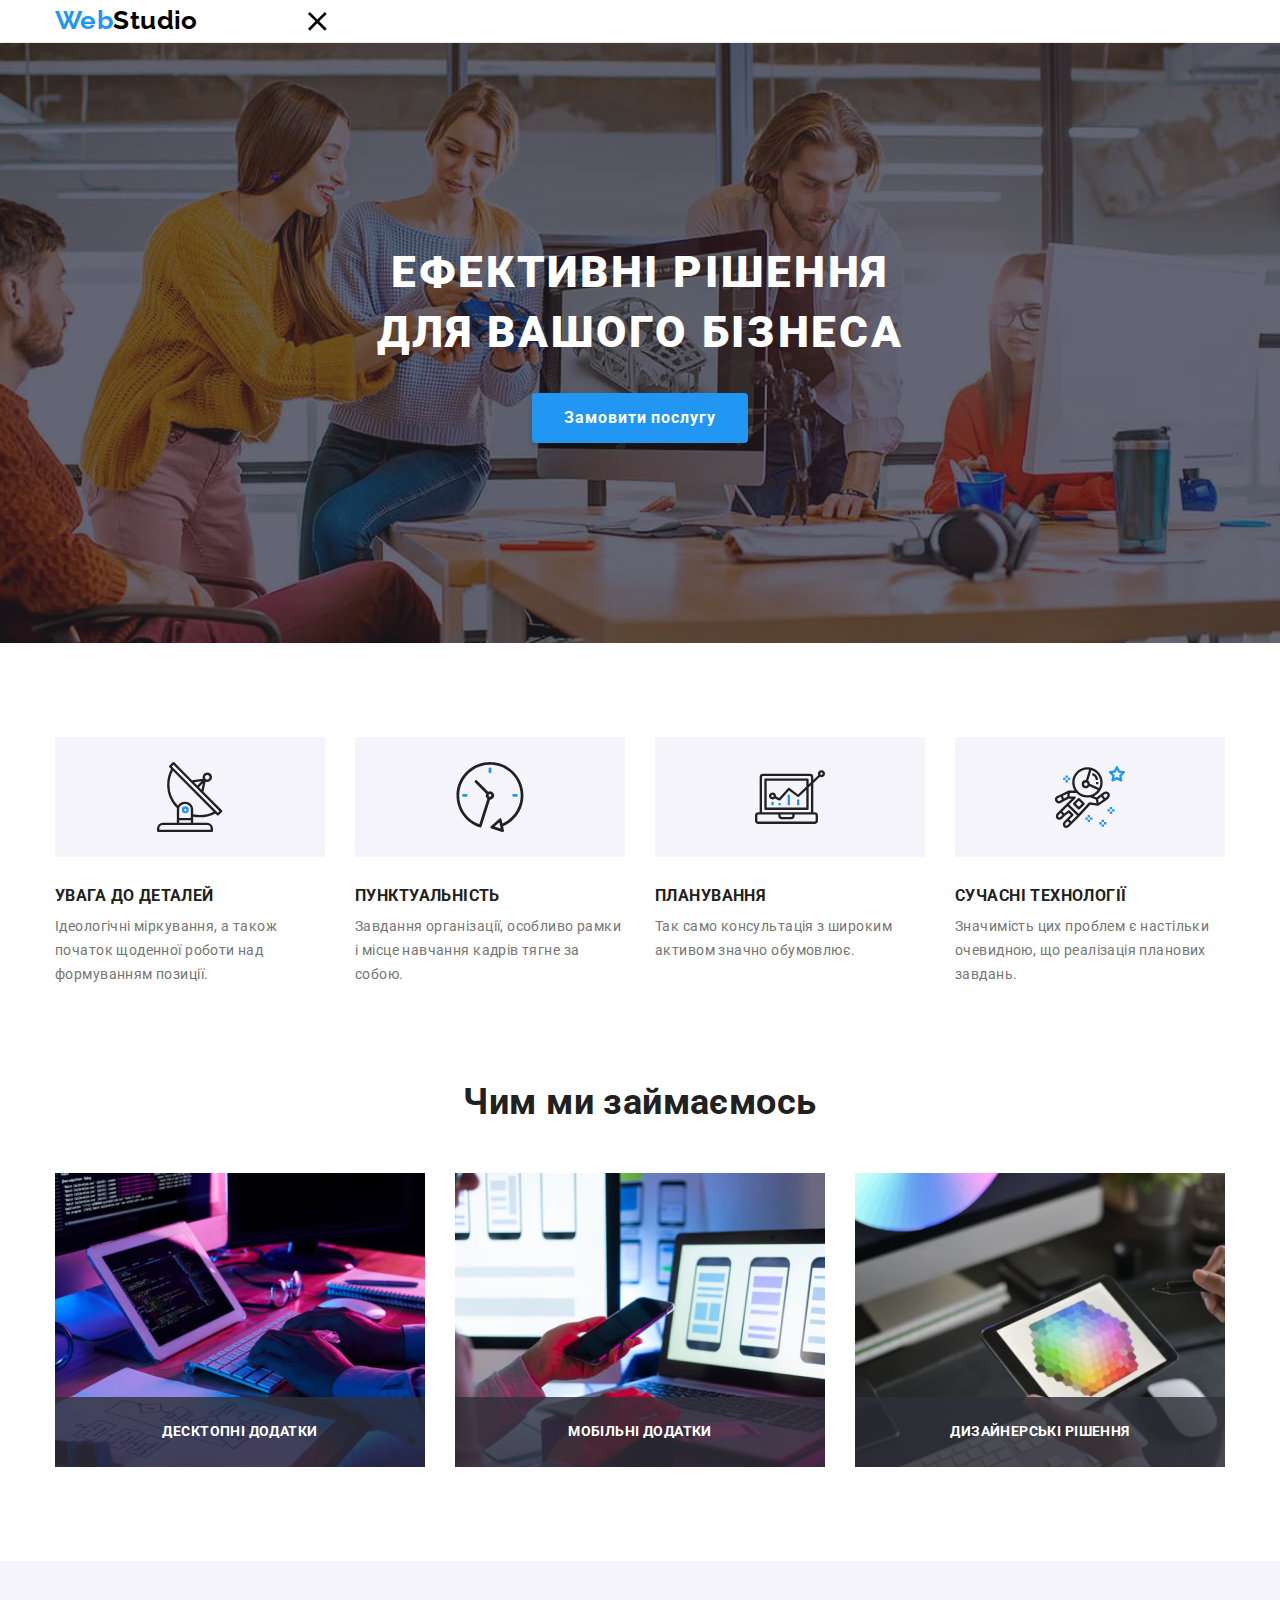
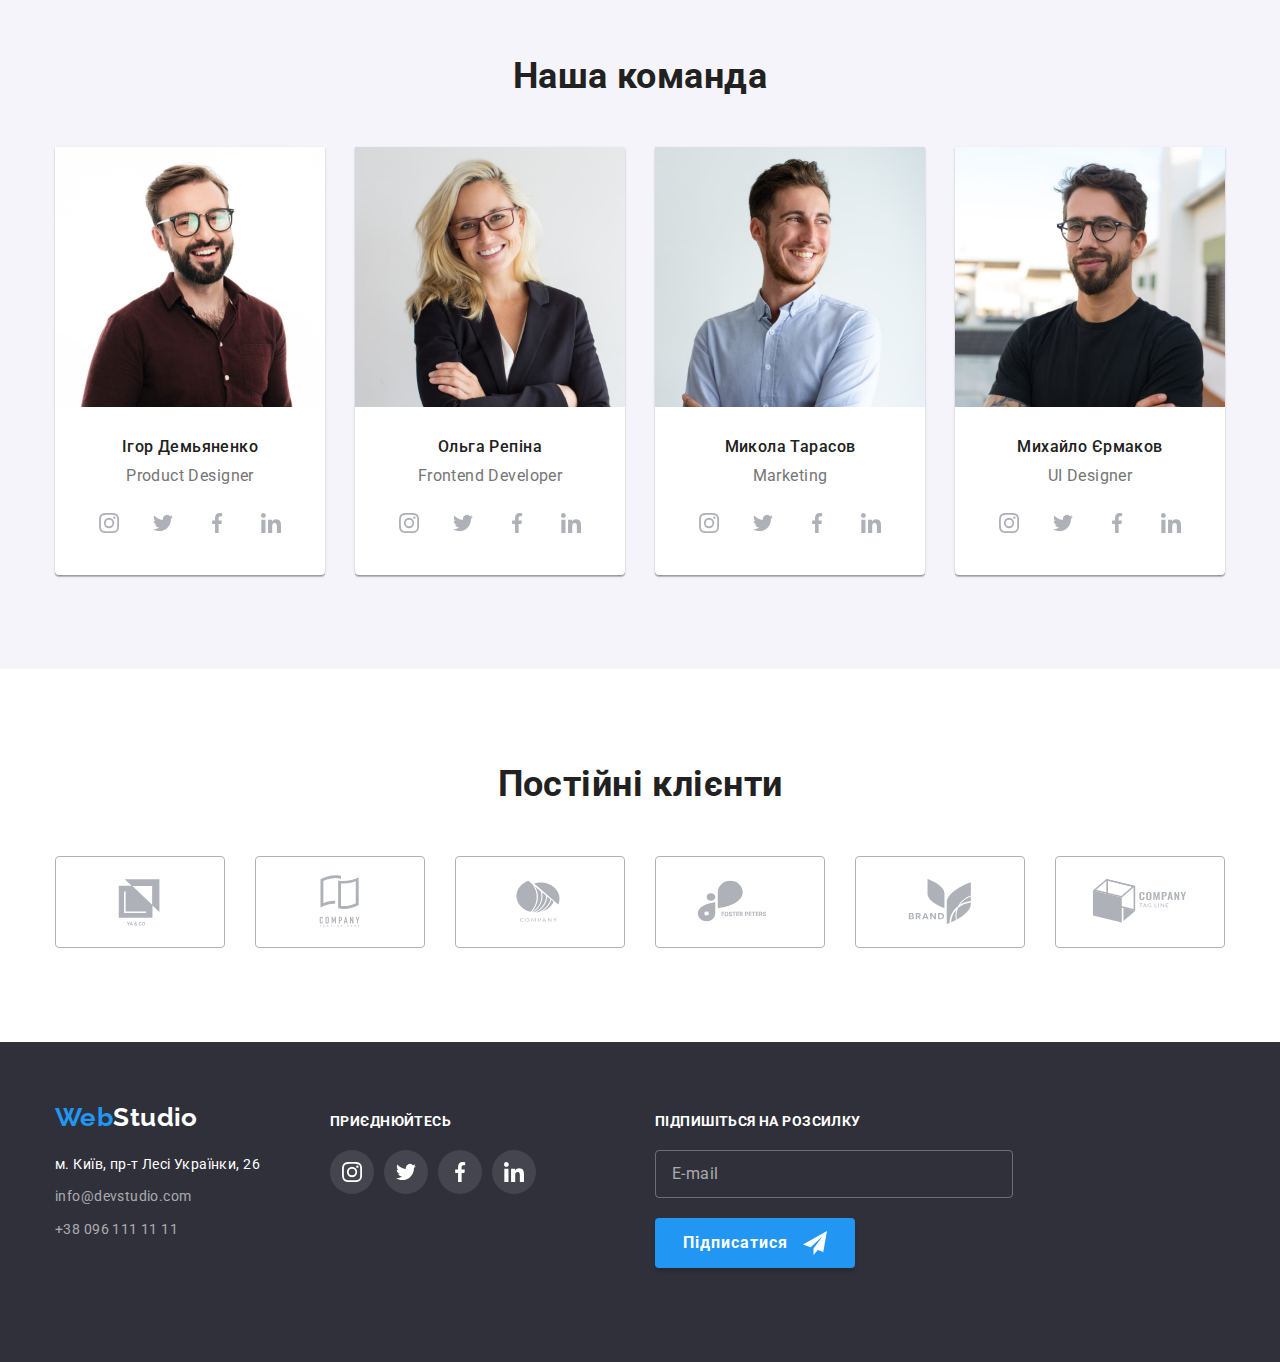
==== index.html @ 9ac6a574 "modal" ====
<!DOCTYPE html>
<html lang="uk">
  <head>
    <meta charset="UTF-8" />
    <meta http-equiv="X-UA-Compatible" content="IE=edge" />
    <meta name="viewport" content="width=device-width, initial-scale=1.0" />
    <title>Web studio</title>
    <link
      href="https://fonts.googleapis.com/css2?family=Raleway:wght@700&family=Roboto:wght@400;500;700;900&display=swap"
      rel="stylesheet"
    />
    <link
      rel="stylesheet"
      href="https://cdnjs.cloudflare.com/ajax/libs/modern-normalize/1.1.0/modern-normalize.css"
    />
    <link rel="stylesheet" href="./css/main.min.css" />
  </head>
  <body>
    <!-- header -->
    <header class="header">
      <div class="container header__container">
        <a class="link logo header__logo" href="./index.html"
          ><span class="logo--accent">Web</span>Studio</a
        >
        <button
          type="button"
          class="menu-button is-open"
          aria-expanded="false"
          aria-controls="menu-container"
          data-menu-button
        >
          <svg width="40" height="40" aria-label="Переключатель мобільного меню">
            <use class="icon-close" href="./images/icons.svg#icon-m-close"></use>
            <use class="icon-menu" href="./images/icons.svg#icon-menu"></use>
          </svg>
        </button>
        <div class="menu-container" id="menu-container" data-menu>content</div>
        <!-- <nav>
          <ul class="list site-nav">
            <li class="site-nav__item">
              <a href="./index.html" class="link site-nav__link site-nav__link--current">Студія</a>
            </li>
            <li class="site-nav__item">
              <a href="./portfolio.html" class="link site-nav__link">Портфоліо</a>
            </li>
            <li class="site-nav__item"><a href="#" class="link site-nav__link">Контакти</a></li>
          </ul>
        </nav>
        <ul class="list contact">
          <li class="contact__item">
            <a class="link contact__link" href="mailto:info@devstudio.com">
              <svg class="contact__icon contact__icon--envelope" width="16" height="12">
                <use href="./images/icons.svg#envelope"></use>
              </svg>
              info@devstudio.com</a
            >
          </li>
          <li class="contact__item">
            <a class="link contact__link" href="tel:+380961111111">
              <svg class="contact__icon contact__icon--smartphone" width="10" height="16">
                <use href="./images/icons.svg#smartphone"></use>
              </svg>
              +38 096 111 11 11</a
            >
          </li>
        </ul> -->
      </div>
    </header>
    <main>
      <!-- hero-->
      <section class="hero">
        <div class="container">
          <h1 class="hero-title">Ефективні рішення для вашого бізнеса</h1>
          <button type="button" class="button hero__btn" data-modal-open>Замовити послугу</button>
        </div>
      </section>
      <!-- specifics -->
      <section class="section specifics">
        <div class="container">
          <h2 class="section-title visually-hidden">Особливості нашоЇ студії</h2>
          <ul class="list specifics-list">
            <li class="specifics-list__item">
              <div class="specifics-list__icon">
                <svg width="70" height="70"><use href="./images/icons.svg#antenna"></use></svg>
              </div>
              <h3 class="specifics-list__title">Увага до деталей</h3>
              <p class="specifics-list__text">
                Ідеологічні міркування, а також початок щоденної роботи над формуванням позиції.
              </p>
            </li>
            <li class="specifics-list__item">
              <div class="specifics-list__icon">
                <svg width="70" height="70"><use href="./images/icons.svg#clock"></use></svg>
              </div>
              <h3 class="specifics-list__title">Пунктуальність</h3>
              <p class="specifics-list__text">
                Завдання організації, особливо рамки і місце навчання кадрів тягне за собою.
              </p>
            </li>
            <li class="specifics-list__item">
              <div class="specifics-list__icon">
                <svg width="70" height="70"><use href="./images/icons.svg#diagram"></use></svg>
              </div>
              <h3 class="specifics-list__title">Планування</h3>
              <p class="specifics-list__text">
                Так само консультація з широким активом значно обумовлює.
              </p>
            </li>
            <li class="specifics-list__item">
              <div class="specifics-list__icon">
                <svg width="70" height="70"><use href="./images/icons.svg#astronaut"></use></svg>
              </div>
              <h3 class="specifics-list__title">Сучасні технології</h3>
              <p class="specifics-list__text">
                Значимість цих проблем є настільки очевидною, що реалізація планових завдань.
              </p>
            </li>
          </ul>
        </div>
      </section>
      <!-- work -->
      <section class="section work">
        <div class="container">
          <h2 class="section-title">Чим ми займаємось</h2>
          <ul class="list work-list">
            <li class="work-list__item">
              <img
                class="work-list__image"
                src="./images/work/box1.jpg"
                alt="ноутбук"
                width="370"
                height="294"
              />
              <p class="work-list__text">Десктопні додатки</p>
            </li>
            <li class="work-list__item">
              <img
                class="work-list__image"
                src="./images/work/box2.jpg"
                alt="телефон"
                width="370"
                height="294"
              />
              <p class="work-list__text">Мобільні додатки</p>
            </li>
            <li class="work-list__item">
              <img
                class="work-list__image"
                src="./images/work/box3.jpg"
                alt="планшет"
                width="370"
                height="294"
              />
              <p class="work-list__text">Дизайнерські рішення</p>
            </li>
          </ul>
        </div>
      </section>
      <!-- team -->
      <section class="section team">
        <div class="container">
          <h2 class="section-title">Наша команда</h2>
          <ul class="list team-list">
            <li class="team-list__item">
              <img
                class="team__image"
                src="./images/team/ihor.jpg"
                alt="дизайнер Ігор"
                width="270"
                height="260"
              />
              <div class="team__members">
                <h3 class="team__name">Ігор Демьяненко</h3>
                <p lang="en" class="team__position">Product Designer</p>
                <ul class="list team-socials">
                  <li class="team-socials__item">
                    <a
                      class="team-socials__link"
                      href=""
                      aria-label="instagram"
                      target="_blank"
                      rel="noopener noreferrer"
                      ><svg class="team-socials__icon" width="20" height="20">
                        <use href="./images/icons.svg#instagram"></use></svg
                    ></a>
                  </li>
                  <li class="team-socials__item">
                    <a
                      class="team-socials__link"
                      href=""
                      aria-label="twitter"
                      target="_blank"
                      rel="noopener noreferrer"
                      ><svg class="team-socials__icon" width="20" height="20">
                        <use href="./images/icons.svg#twitter"></use></svg
                    ></a>
                  </li>
                  <li class="team-socials__item">
                    <a
                      class="team-socials__link"
                      href=""
                      aria-label="facebook"
                      target="_blank"
                      rel="noopener noreferrer"
                      ><svg class="team-socials__icon" width="20" height="20">
                        <use href="./images/icons.svg#facebook"></use></svg
                    ></a>
                  </li>
                  <li class="team-socials__item">
                    <a
                      class="team-socials__link"
                      href=""
                      aria-label="linkedin"
                      target="_blank"
                      rel="noopener noreferrer"
                      ><svg class="team-socials__icon" width="20" height="20">
                        <use href="./images/icons.svg#linkedin"></use></svg
                    ></a>
                  </li>
                </ul>
              </div>
            </li>
            <li class="team-list__item">
              <img
                class="team__image"
                src="./images/team/olha.jpg"
                alt="розробник Ольга"
                width="270"
                height="260"
              />
              <div class="team__members">
                <h3 class="team__name">Ольга Репіна</h3>
                <p lang="en" class="team__position">Frontend Developer</p>
                <ul class="list team-socials">
                  <li class="team-socials__item">
                    <a
                      class="team-socials__link"
                      href=""
                      aria-label="instagram"
                      target="_blank"
                      rel="noopener noreferrer"
                      ><svg class="team-socials__icon" width="20" height="20">
                        <use href="./images/icons.svg#instagram"></use></svg
                    ></a>
                  </li>
                  <li class="team-socials__item">
                    <a
                      class="team-socials__link"
                      href=""
                      aria-label="twitter"
                      target="_blank"
                      rel="noopener noreferrer"
                      ><svg class="team-socials__icon" width="20" height="20">
                        <use href="./images/icons.svg#twitter"></use></svg
                    ></a>
                  </li>
                  <li class="team-socials__item">
                    <a
                      class="team-socials__link"
                      href=""
                      aria-label="facebook"
                      target="_blank"
                      rel="noopener noreferrer"
                      ><svg class="team-socials__icon" width="20" height="20">
                        <use href="./images/icons.svg#facebook"></use></svg
                    ></a>
                  </li>
                  <li class="team-socials__item">
                    <a
                      class="team-socials__link"
                      href=""
                      aria-label="linkedin"
                      target="_blank"
                      rel="noopener noreferrer"
                      ><svg class="team-socials__icon" width="20" height="20">
                        <use href="./images/icons.svg#linkedin"></use></svg
                    ></a>
                  </li>
                </ul>
              </div>
            </li>
            <li class="team-list__item">
              <img
                class="team__image"
                src="./images/team/nik.jpg"
                alt="маркетолог Микола"
                width="270"
                height="260"
              />
              <div class="team__members">
                <h3 class="team__name">Микола Тарасов</h3>
                <p lang="en" class="team__position">Marketing</p>
                <ul class="list team-socials">
                  <li class="team-socials__item">
                    <a
                      class="team-socials__link"
                      href=""
                      aria-label="instagram"
                      target="_blank"
                      rel="noopener noreferrer"
                      ><svg class="team-socials__icon" width="20" height="20">
                        <use href="./images/icons.svg#instagram"></use></svg
                    ></a>
                  </li>
                  <li class="team-socials__item">
                    <a
                      class="team-socials__link"
                      href=""
                      aria-label="twitter"
                      target="_blank"
                      rel="noopener noreferrer"
                      ><svg class="team-socials__icon" width="20" height="20">
                        <use href="./images/icons.svg#twitter"></use></svg
                    ></a>
                  </li>
                  <li class="team-socials__item">
                    <a
                      class="team-socials__link"
                      href=""
                      aria-label="facebook"
                      target="_blank"
                      rel="noopener noreferrer"
                      ><svg class="team-socials__icon" width="20" height="20">
                        <use href="./images/icons.svg#facebook"></use></svg
                    ></a>
                  </li>
                  <li class="team-socials__item">
                    <a
                      class="team-socials__link"
                      href=""
                      aria-label="linkedin"
                      target="_blank"
                      rel="noopener noreferrer"
                      ><svg class="team-socials__icon" width="20" height="20">
                        <use href="./images/icons.svg#linkedin"></use></svg
                    ></a>
                  </li>
                </ul>
              </div>
            </li>
            <li class="team-list__item">
              <img
                class="team__image"
                src="./images/team/mike.jpg"
                alt="дизайнер Михайло"
                width="270"
                height="260"
              />
              <div class="team__members">
                <h3 class="team__name">Михайло Єрмаков</h3>
                <p lang="en" class="team__position">UI Designer</p>
                <ul class="list team-socials">
                  <li class="team-socials__item">
                    <a
                      class="team-socials__link"
                      href=""
                      aria-label="instagram"
                      target="_blank"
                      rel="noopener noreferrer"
                      ><svg class="team-socials__icon" width="20" height="20">
                        <use href="./images/icons.svg#instagram"></use></svg
                    ></a>
                  </li>
                  <li class="team-socials__item">
                    <a
                      class="team-socials__link"
                      href=""
                      aria-label="twitter"
                      target="_blank"
                      rel="noopener noreferrer"
                      ><svg class="team-socials__icon" width="20" height="20">
                        <use href="./images/icons.svg#twitter"></use></svg
                    ></a>
                  </li>
                  <li class="team-socials__item">
                    <a
                      class="team-socials__link"
                      href=""
                      aria-label="facebook"
                      target="_blank"
                      rel="noopener noreferrer"
                      ><svg class="team-socials__icon" width="20" height="20">
                        <use href="./images/icons.svg#facebook"></use></svg
                    ></a>
                  </li>
                  <li class="team-socials__item">
                    <a
                      class="team-socials__link"
                      href=""
                      aria-label="linkedin"
                      target="_blank"
                      rel="noopener noreferrer"
                      ><svg class="team-socials__icon" width="20" height="20">
                        <use href="./images/icons.svg#linkedin"></use></svg
                    ></a>
                  </li>
                </ul>
              </div>
            </li>
          </ul>
        </div>
      </section>
      <!-- clients -->
      <section class="section">
        <div class="container">
          <h2 class="section-title">Постійні клієнти</h2>
          <ul class="list clients">
            <li class="clients__item">
              <a href="" class="clients__link">
                <svg class="clients__icon" width="106" height="60">
                  <use href="./images/icons.svg#client1"></use>
                </svg>
              </a>
            </li>
            <li class="clients__item">
              <a href="" class="clients__link">
                <svg class="clients__icon" width="106" height="60">
                  <use href="./images/icons.svg#client2"></use>
                </svg>
              </a>
            </li>
            <li class="clients__item">
              <a href="" class="clients__link">
                <svg class="clients__icon" width="106" height="60">
                  <use href="./images/icons.svg#client3"></use>
                </svg>
              </a>
            </li>
            <li class="clients__item">
              <a href="" class="clients__link">
                <svg class="clients__icon" width="106" height="60">
                  <use href="./images/icons.svg#client4"></use>
                </svg>
              </a>
            </li>
            <li class="clients__item">
              <a href="" class="clients__link">
                <svg class="clients__icon" width="106" height="60">
                  <use href="./images/icons.svg#client5"></use>
                </svg>
              </a>
            </li>
            <li class="clients__item">
              <a href="" class="clients__link">
                <svg class="clients__icon" width="106" height="60">
                  <use href="./images/icons.svg#client6"></use>
                </svg>
              </a>
            </li>
          </ul>
        </div>
      </section>
    </main>
    <!-- footer -->
    <footer class="footer">
      <div class="container footer__container">
        <div class="footer-left-site">
          <a href="./index.html" class="link logo footer__logo"
            ><span class="logo--accent">Web</span>Studio</a
          >
          <address class="address">
            <ul class="list address-list">
              <li class="address__item">
                <a href="#" class="link address__location">м. Київ, пр-т Лесі Українки, 26</a>
              </li>
              <li class="address__item">
                <a href="mailto:info@devstudio.com" class="link address__link"
                  >info@devstudio.com</a
                >
              </li>
              <li class="address__item">
                <a href="tel:+380961111111" class="link address__link">+38 096 111 11 11</a>
              </li>
            </ul>
          </address>
        </div>
        <div class="social-media">
          <strong class="social__title">Приєднюйтесь</strong>
          <ul class="list socials">
            <li class="socials__item">
              <a
                class="socials__link"
                href=""
                aria-label="instagram"
                target="_blank"
                rel="noopener noreferrer"
                ><svg class="socials__icon" width="20" height="20">
                  <use href="./images/icons.svg#instagram"></use></svg
              ></a>
            </li>
            <li class="socials__item">
              <a
                class="socials__link"
                href=""
                aria-label="twitter"
                target="_blank"
                rel="noopener noreferrer"
                ><svg class="socials__icon" width="20" height="20">
                  <use href="./images/icons.svg#twitter"></use></svg
              ></a>
            </li>
            <li class="socials__item">
              <a
                class="socials__link"
                href=""
                aria-label="facebook"
                target="_blank"
                rel="noopener noreferrer"
                ><svg class="socials__icon" width="20" height="20">
                  <use href="./images/icons.svg#facebook"></use></svg
              ></a>
            </li>
            <li class="socials__item">
              <a
                class="socials__link"
                href=""
                aria-label="linkedin"
                target="_blank"
                rel="noopener noreferrer"
                ><svg class="socials__icon" width="20" height="20">
                  <use href="./images/icons.svg#linkedin"></use></svg
              ></a>
            </li>
          </ul>
        </div>
        <div class="footer-form">
          <strong class="social__title">Підпишіться на розсилку</strong>
          <form autocomplete="off">
            <input class="footer-form__input" type="text" name="email" placeholder="E-mail" />
            <button class="button footer__btn" type="submit">
              Підписатися
              <svg class="button__icon" width="24" height="24">
                <use href="./images/icons.svg#icon-send"></use>
              </svg>
            </button>
          </form>
        </div>
      </div>
    </footer>
    <!-- modal form -->
    <div class="backdrop is-hidden" data-modal>
      <div class="modal">
        <button class="modal__close-btn" type="button" data-modal-close>
          <svg class="modal__close-icon" width="18" height="18">
            <use href="./images/icons.svg#close-btn"></use>
          </svg>
        </button>
        <strong class="modal__title">Залишіть ваші дані, ми вам передзвонимо</strong>
        <form autocomplete="off">
          <label class="modal-form__label">
            <span class="modal-form__text">Ім'я</span>
            <input class="modal-form__input" type="text" name="user-name" />
            <svg class="modal-form__icon" width="18" height="18">
              <use href="./images/icons.svg#icon-name"></use>
            </svg>
          </label>

          <label class="modal-form__label">
            <span class="modal-form__text">Телефон</span>
            <input class="modal-form__input" type="tel" name="tel" />
            <svg class="modal-form__icon" width="18" height="18">
              <use href="./images/icons.svg#icon-phone"></use>
            </svg>
          </label>

          <label class="modal-form__label">
            <span class="modal-form__text">Пошта</span>
            <input class="modal-form__input" type="email" name="email" />
            <svg class="modal-form__icon" width="18" height="18">
              <use href="./images/icons.svg#icon-mail"></use>
            </svg>
          </label>

          <label class="modal-form__label">
            <span class="modal-form__text">Коментар</span>
            <textarea
              class="modal-form__coment"
              name="comment"
              placeholder="Введіть текст"
            ></textarea>
          </label>

          <label class="modal-form__agreement">
            <input class="modal-form__checkbox visually-hidden" type="checkbox" name="approval" />
            <span class="modal-form__agreement-checkbox">
              <svg class="checkbox-icon" width="16" height="15">
                <use href="./images/icons.svg#icon-check"></use>
              </svg>
            </span>
            <span class="modal-form__agreement-text">
              Погоджуюся з розсилкою та приймаю
              <a class="link modal-form__agreement-link" href="#">Умови договору</a>
            </span>
          </label>
          <button class="button modal-form__btn" type="submit">Відправити</button>
        </form>
      </div>
    </div>
    <script src="./js/modal.js"></script>
    <script src="./js/mobile-menu.js"></script>
  </body>
</html>
---- css/main.min.css ----
:root{--primary-text-color: #757575;--title-text-color: #212121;--accent-color: #2196f3;--primary-white-color: #ffffff}.visually-hidden{position:absolute;white-space:nowrap;width:1px;height:1px;overflow:hidden;border:0;padding:0;clip:rect(0 0 0 0);clip-path:inset(50%);margin:-1px}body{background-color:var(--primary-white-color);color:var(--primary-text-color);font-size:14px;font-family:Roboto,sans-serif;letter-spacing:0.03em}.section-title{margin-top:0;margin-bottom:30px;color:var(--title-text-color);font-weight:700;font-size:28px;line-height:1.17;text-align:center}@media screen and (min-width: 1200px){.section-title{font-size:36px;margin-bottom:50px}}.section{padding-top:60px;padding-bottom:60px}@media screen and (min-width: 1200px){.section{padding-top:94px;padding-bottom:94px}}h1,h2,h3,h4,h5,h6,p{margin-top:0;margin-bottom:0}.list{padding:0;margin:0;list-style:none}.link{text-decoration:none;color:currentColor}.container{padding-left:15px;padding-right:15px;margin-left:auto;margin-right:auto}@media screen and (min-width: 480px){.container{width:480px}}@media screen and (min-width: 768px){.container{width:768px}}@media screen and (min-width: 1200px){.container{width:1200px}}.logo{color:#000000;font-family:Raleway,sans-serif;font-weight:700;font-size:26px;line-height:1.2}.logo--accent{color:var(--accent-color)}.header__logo{margin-right:93px}.footer__logo{display:block;text-align:center;margin-bottom:20px;color:var(--primary-white-color);line-height:1.19}@media screen and (min-width: 1200px){.footer__logo{text-align:left}}.site-nav{display:flex}.site-nav__item:not(:last-child){margin-right:50px}.site-nav__link--current{position:relative}.site-nav__link--current::after{position:absolute;bottom:-1px;left:0;content:'';width:100%;height:4px;border-radius:2px;background-color:var(--accent-color)}.site-nav__link{display:block;padding-top:32px;padding-bottom:32px;color:var(--title-text-color);font-weight:500;line-height:1.14;letter-spacing:0.02em;transition:color 250ms cubic-bezier(0.4, 0, 0.2, 1)}.site-nav__link:hover,.site-nav__link:focus{color:var(--accent-color)}.site-nav__link--current{color:var(--accent-color)}.contact{display:flex;margin-left:auto}.contact__item+.contact__item{margin-left:50px}.contact__link{color:var(--primary-text-color);font-weight:500;line-height:1.14;letter-spacing:0.02em;transition:color 250ms cubic-bezier(0.4, 0, 0.2, 1)}.contact__link:hover,.contact__link:focus{color:var(--accent-color)}.contact__link:hover:hover .contact__icon,.contact__link:hover:focus .contact__icon,.contact__link:focus:hover .contact__icon,.contact__link:focus:focus .contact__icon{fill:var(--accent-color)}.contact__icon{fill:#757575;margin-right:10px;vertical-align:middle;transition:fill 250ms cubic-bezier(0.4, 0, 0.2, 1)}.button{padding:0;min-width:200px;min-height:50px;color:#ffffff;background-color:var(--accent-color);border:none;box-shadow:0px 4px 4px rgba(0,0,0,0.15);border-radius:4px;font-weight:700;font-size:16px;line-height:1.88;letter-spacing:0.06em;font-family:inherit;outline:transparent;cursor:pointer;transition:background-color 250ms cubic-bezier(0.4, 0, 0.2, 1)}.button:hover,.button:focus{background-color:#188ce8}.hero__btn{padding:10px 32px}.footer__btn{padding:10px auto}.button__icon{fill:#ffffff;vertical-align:middle;margin-left:10px}.address{text-align:center;margin-bottom:60px}@media screen and (min-width: 1200px){.address{text-align:left}}.address__location{font-style:normal;color:#ffffff;line-height:1.71}.address__item:not(:last-child){margin-bottom:8px}@media screen and (min-width: 1200px){.address__item:not(:last-child){margin-bottom:9px}}.address__link{color:rgba(255,255,255,0.6);font-style:normal;line-height:1.71}.address__link:hover,.address__link:focus{color:var(--accent-color)}.social-media{width:206px;text-align:center;margin:0 auto;margin-bottom:60px}@media screen and (min-width: 768px){.social-media{margin-left:165px}}@media screen and (min-width: 1200px){.social-media{margin-left:70px;text-align:left}}.social__title{font-weight:700;line-height:1.14;text-transform:uppercase;color:#ffffff}.socials{display:flex;margin-top:20px}.socials__link{display:flex;background-color:rgba(255,255,255,0.1);height:44px;width:44px;border-radius:50%;justify-content:center;align-items:center;cursor:pointer;transition:background-color 250ms cubic-bezier(0.4, 0, 0.2, 1)}.socials__link:hover,.socials__link:focus{background-color:var(--accent-color)}.socials__item:not(:last-child){margin-right:10px}.socials__icon{fill:#ffffff}.footer-form{text-align:center}@media screen and (min-width: 768px){.footer-form{width:450px}}@media screen and (min-width: 1200px){.footer-form{width:570px;margin-left:93px;text-align:left}}.footer-form__input{width:100%;color:#ffffff;background-color:inherit;border:1px solid rgba(255,255,255,0.3);border-radius:4px;margin-top:20px;margin-bottom:20px;padding:15px 16px;outline:transparent}.footer-form__input::placeholder{font-size:16px;line-height:1.25;letter-spacing:0.03em;color:rgba(255,255,255,0.6)}@media screen and (min-width: 1200px){.footer-form__input{width:358px;margin-right:12px}}.filters{display:flex;margin-bottom:50px;justify-content:center}.filters__item:not(:last-child){margin-right:8px}.filters__button{border:none;border-radius:4px;padding:6px 22px;color:var(--title-text-color);background-color:#f5f4fa;font-weight:500;font-size:16px;line-height:1.62;text-align:center;font-family:inherit;transition:color 250ms cubic-bezier(0.4, 0, 0.2, 1),background-color 250ms cubic-bezier(0.4, 0, 0.2, 1),box-shadow 250ms cubic-bezier(0.4, 0, 0.2, 1)}.filters__button:hover,.filters__button:focus{color:#ffffff;background-color:#2196f3;box-shadow:0px 4px 4px rgba(0,0,0,0.25)}.filters__button--active{background-color:#2196f3;color:#ffffff}.backdrop{position:fixed;top:0;left:0;width:100vw;height:100vh;background-color:rgba(0,0,0,0.2);overflow-y:scroll;opacity:1;visibility:visible;pointer-events:initial;transition-property:opacity, visibility;transition-duration:250ms;transition-timing-function:cubic-bezier(0.4, 0, 0.2, 1);transition-delay:0s}.backdrop.is-hidden{opacity:0;visibility:hidden;pointer-events:none}.modal{padding:40px;background-color:#ffffff;border-radius:4px;box-shadow:0px 1px 3px rgba(0,0,0,0.12),0px 1px 1px rgba(0,0,0,0.14),0px 2px 1px rgba(0,0,0,0.2);position:absolute;top:50%;left:50%;transform:translate(-50%, -50%)}@media screen and (min-width: 480px){.modal{max-width:450px}}@media screen and (min-width: 1200px){.modal{max-width:528px}}.modal__close-btn{display:flex;justify-content:center;align-items:center;position:absolute;top:8px;right:8px;width:30px;height:30px;border:1px solid rgba(0,0,0,0.1);border-radius:50%;background-color:#fff}.modal__close-btn:hover .modal__close-icon,.modal__close-btn:focus .modal__close-icon{fill:var(--accent-color)}.modal__close-icon{fill:#000000;transition:fill 250ms cubic-bezier(0.4, 0, 0.2, 1)}.modal__title{display:block;text-align:center;margin-bottom:12px;font-weight:700;font-size:20px;line-height:1.15;text-align:center;color:var(--title-text-color)}.modal-form__label{position:relative;display:flex;flex-direction:column;margin-bottom:10px;transition:fill 250ms cubic-bezier(0.4, 0, 0.2, 1)}.modal-form__label:last-of-type{margin-bottom:20px}.modal-form__label:hover .modal-form__input,.modal-form__label:hover .modal-form__coment{border-color:var(--accent-color)}.modal-form__label:focus-within .modal-form__input,.modal-form__label:focus-within .modal-form__coment{border-color:var(--accent-color)}.modal-form__label:focus-within>.modal-form__icon{fill:var(--accent-color)}.modal-form__text{font-size:12px;line-height:1.17;letter-spacing:0.01em}.modal-form__input{width:100%;padding:11px;padding-left:42px;margin-top:4px;border:1px solid rgba(33,33,33,0.2);border-radius:4px;outline:transparent;transition:border-color 250ms cubic-bezier(0.4, 0, 0.2, 1)}.modal-form__icon{position:absolute;left:12px;top:50%;fill:var(--title-text-color)}.modal-form__coment{display:block;width:100%;height:120px;border:1px solid rgba(33,33,33,0.2);border-radius:4px;resize:none;margin-top:4px;padding:12px 16px;outline:transparent;transition:border-color 250ms cubic-bezier(0.4, 0, 0.2, 1)}.modal-form__coment::placeholder{font-size:12px;line-height:1.17;letter-spacing:0.01em;color:rgba(117,117,117,0.5)}.modal-form__agreement{display:flex;align-items:center;justify-content:center;margin-bottom:30px}.modal-form__agreement-checkbox{display:flex;align-items:center;justify-content:center;width:16px;height:15px;outline:2px solid var(--title-text-color);outline-offset:-2px;border-radius:2px;fill:transparent;transition:background-color 250ms cubic-bezier(0.4, 0, 0.2, 1),outline-color 250ms cubic-bezier(0.4, 0, 0.2, 1),fill 250ms cubic-bezier(0.4, 0, 0.2, 1)}.modal-form__checkbox:checked+.modal-form__agreement-checkbox{fill:#ffffff;background-color:var(--accent-color);outline-color:var(--accent-color)}.modal-form__checkbox:focus+.modal-form__agreement-checkbox{outline-color:var(--accent-color)}.modal-form__agreement-text{margin-left:7px;line-height:1.71;text-align:center}.modal-form__agreement-link{color:var(--accent-color);text-decoration-line:underline}.modal-form__btn{display:block;margin:0 auto}.header{position:relative;border-bottom:1px solid #ececec}.header__container{display:flex;align-items:center}.menu-button{display:inline-flex;border:none;background-color:transparent}.menu-button .icon-close{display:none}.menu-button.is-open .icon-close{display:block}.menu-button.is-open .icon-menu{display:none}.menu-container{display:none;position:absolute;top:100%;left:0;width:100%;height:796px;background-color:aqua}.menu-container.is-open{display:block}.hero-title{max-width:350px;margin-top:0;margin-right:auto;margin-bottom:30px;margin-left:auto;color:#ffffff;font-weight:900;font-size:26px;line-height:1.62;letter-spacing:0.06em;text-transform:uppercase}@media screen and (min-width: 1200px){.hero-title{max-width:596px;font-size:44px;line-height:1.36}}.hero{padding-top:118px;padding-bottom:118px;max-height:400px;text-align:center;max-width:1600px;margin-left:auto;margin-right:auto;background-color:#c4c4c4;background-image:linear-gradient(to right, rgba(47,48,58,0.4), rgba(47,48,58,0.4)),url(../images/hero-mobile.jpg);background-repeat:no-repeat;background-position:center;background-size:cover}@media screen and (min-width: 768px){.hero{background-image:linear-gradient(to right, rgba(47,48,58,0.4), rgba(47,48,58,0.4)),url(../images/hero-tablet.jpg)}}@media screen and (min-width: 1200px){.hero{padding-top:200px;padding-bottom:200px;max-height:600px;background-image:linear-gradient(to right, rgba(47,48,58,0.4), rgba(47,48,58,0.4)),url(../images/hero.jpg)}}@media screen and (min-width: 768px){.specifics-list{display:flex;flex-wrap:wrap;margin:-15px}}@media screen and (max-width: 479.98px){.specifics-list__item{margin-bottom:30px}}@media screen and (min-width: 768px){.specifics-list__item{flex-basis:calc((100% - 60px) / 2);margin:15px}}@media screen and (min-width: 1200px){.specifics-list__item{flex-basis:calc((100% - 120px) / 4)}}.specifics-list__title{margin-top:0;margin-bottom:10px;color:var(--title-text-color);line-height:1.14;text-transform:uppercase}@media screen and (max-width: 479.98px){.specifics-list__title{text-align:center}}.specifics-list__text{line-height:1.71}.specifics-list__icon{text-align:center;background-color:#f5f4fa;margin-bottom:30px;height:120px}@media screen and (min-width: 768px){.specifics-list__icon{display:flex;justify-content:center;align-items:center}}@media screen and (max-width: 1199.98px){.work{display:none}}.work{padding-top:0;padding-bottom:94px}.work-list{display:flex}.work-list__item{position:relative}.work-list__item:not(:last-child){margin-right:30px}.work-list__image{display:block}.work-list__text{position:absolute;left:0;bottom:0;width:100%;min-height:70px;display:flex;justify-content:center;align-items:center;font-weight:700;font-size:14px;line-height:1.14;text-transform:uppercase;color:#ffffff;background-color:rgba(47,48,58,0.8)}.team{background-color:#f5f4fa}@media screen and (min-width: 768px){.team-list{display:flex;flex-wrap:wrap;margin:-15px}}.team-list__item{background:#ffffff;box-shadow:0px 1px 3px rgba(0,0,0,0.12),0px 1px 1px rgba(0,0,0,0.14),0px 2px 1px rgba(0,0,0,0.2);border-radius:0px 0px 4px 4px}@media screen and (max-width: 479.98px){.team-list__item{margin-bottom:30px}}@media screen and (min-width: 768px){.team-list__item{flex-basis:calc((100% - 60px) / 2);margin:15px}}@media screen and (min-width: 1200px){.team-list__item{flex-basis:calc((100% - 120px) / 4)}}.team__image{display:block;max-width:100%;height:auto;object-position:center}.team__name{margin-top:0;margin-bottom:10px;color:var(--title-text-color);font-weight:500;font-size:16px;line-height:1.19;text-align:center}.team__position{font-size:16px;line-height:1.19;text-align:center}.team__members{padding-top:30px;padding-right:15px;padding-bottom:30px;padding-left:15px}.team-socials{margin-top:16px;display:flex;justify-content:center}.team-socials__item:not(:last-child){margin-right:10px}.team-socials__link{display:flex;justify-content:center;align-items:center;width:44px;height:44px;border-radius:50%;color:#afb1b8;cursor:pointer;transition:background-color 250ms cubic-bezier(0.4, 0, 0.2, 1),color 250ms cubic-bezier(0.4, 0, 0.2, 1)}.team-socials__link:hover,.team-socials__link:focus{background-color:var(--accent-color);color:#ffffff}.team-socials__icon{fill:currentColor}.clients{display:flex;flex-wrap:wrap;margin:-15px;justify-content:center;align-items:center}.clients__item{margin:15px;flex-basis:calc((100% - 60px) / 2)}@media screen and (min-width: 768px){.clients__item{flex-basis:calc((100% - 90px) / 3)}}@media screen and (min-width: 1200px){.clients__item{flex-basis:calc((100% - 180px) / 6)}}.clients__link{display:flex;justify-content:center;align-items:center;border:1px solid #afb1b8;border-radius:4px;height:92px;cursor:pointer;transition:border-color 250ms cubic-bezier(0.4, 0, 0.2, 1)}.clients__link:hover,.clients__link:focus{border-color:var(--accent-color)}.clients__link:hover .clients__icon,.clients__link:focus .clients__icon{fill:#2196f3}@media screen and (min-width: 480px){.clients__link{width:210px}}@media screen and (min-width: 768px){.clients__link{width:226px}}@media screen and (min-width: 1200px){.clients__link{width:170px}}.clients__icon{fill:#afb1b8;transition:fill 250ms cubic-bezier(0.4, 0, 0.2, 1)}.footer{padding-top:60px;padding-bottom:60px;background-color:#2f303a}@media screen and (min-width: 768px){.footer__container{display:flex;flex-wrap:wrap;justify-content:center;align-items:center}}@media screen and (min-width: 1200px){.footer__container{align-items:baseline}}@media screen and (min-width: 768px) and (max-width: 1199.98px){.footer-left-site{margin-left:76px}}.product{display:flex;flex-wrap:wrap}.product__item{margin-right:30px;margin-bottom:30px}.product__item:nth-child(3n){margin-right:0}.product__item:nth-last-child(-n+3){margin-bottom:0}.product__link{display:block;width:370px;transition:box-shadow 250ms cubic-bezier(0.4, 0, 0.2, 1)}.product__link:hover,.product__link:focus{box-shadow:0px 1px 1px rgba(0,0,0,0.12),0px 4px 4px rgba(0,0,0,0.06),1px 4px 6px rgba(0,0,0,0.16)}.product__link:hover .product__content,.product__link:focus .product__content{transform:translateY(0)}.product__title{margin-bottom:4px;color:var(--title-text-color);font-size:18px;line-height:2;letter-spacing:0.06em}.product__text{color:var(--primary-text-color);font-size:16px;line-height:30px}.product__image{display:block}.product__meta{padding:20px 24px;background:#ffffff;border:1px solid #eeeeee}.product__overlay{position:relative;overflow:hidden}.product__content{position:absolute;top:0;left:0;transform:translateY(100%);padding:63px 24px;width:100%;height:100%;font-size:18px;line-height:1.55;color:#ffffff;background-color:rgba(33,150,243,0.9);transition:transform 250ms cubic-bezier(0.4, 0, 0.2, 1),opasity 250ms cubic-bezier(0.4, 0, 0.2, 1)}
/*# sourceMappingURL=main.min.css.map */
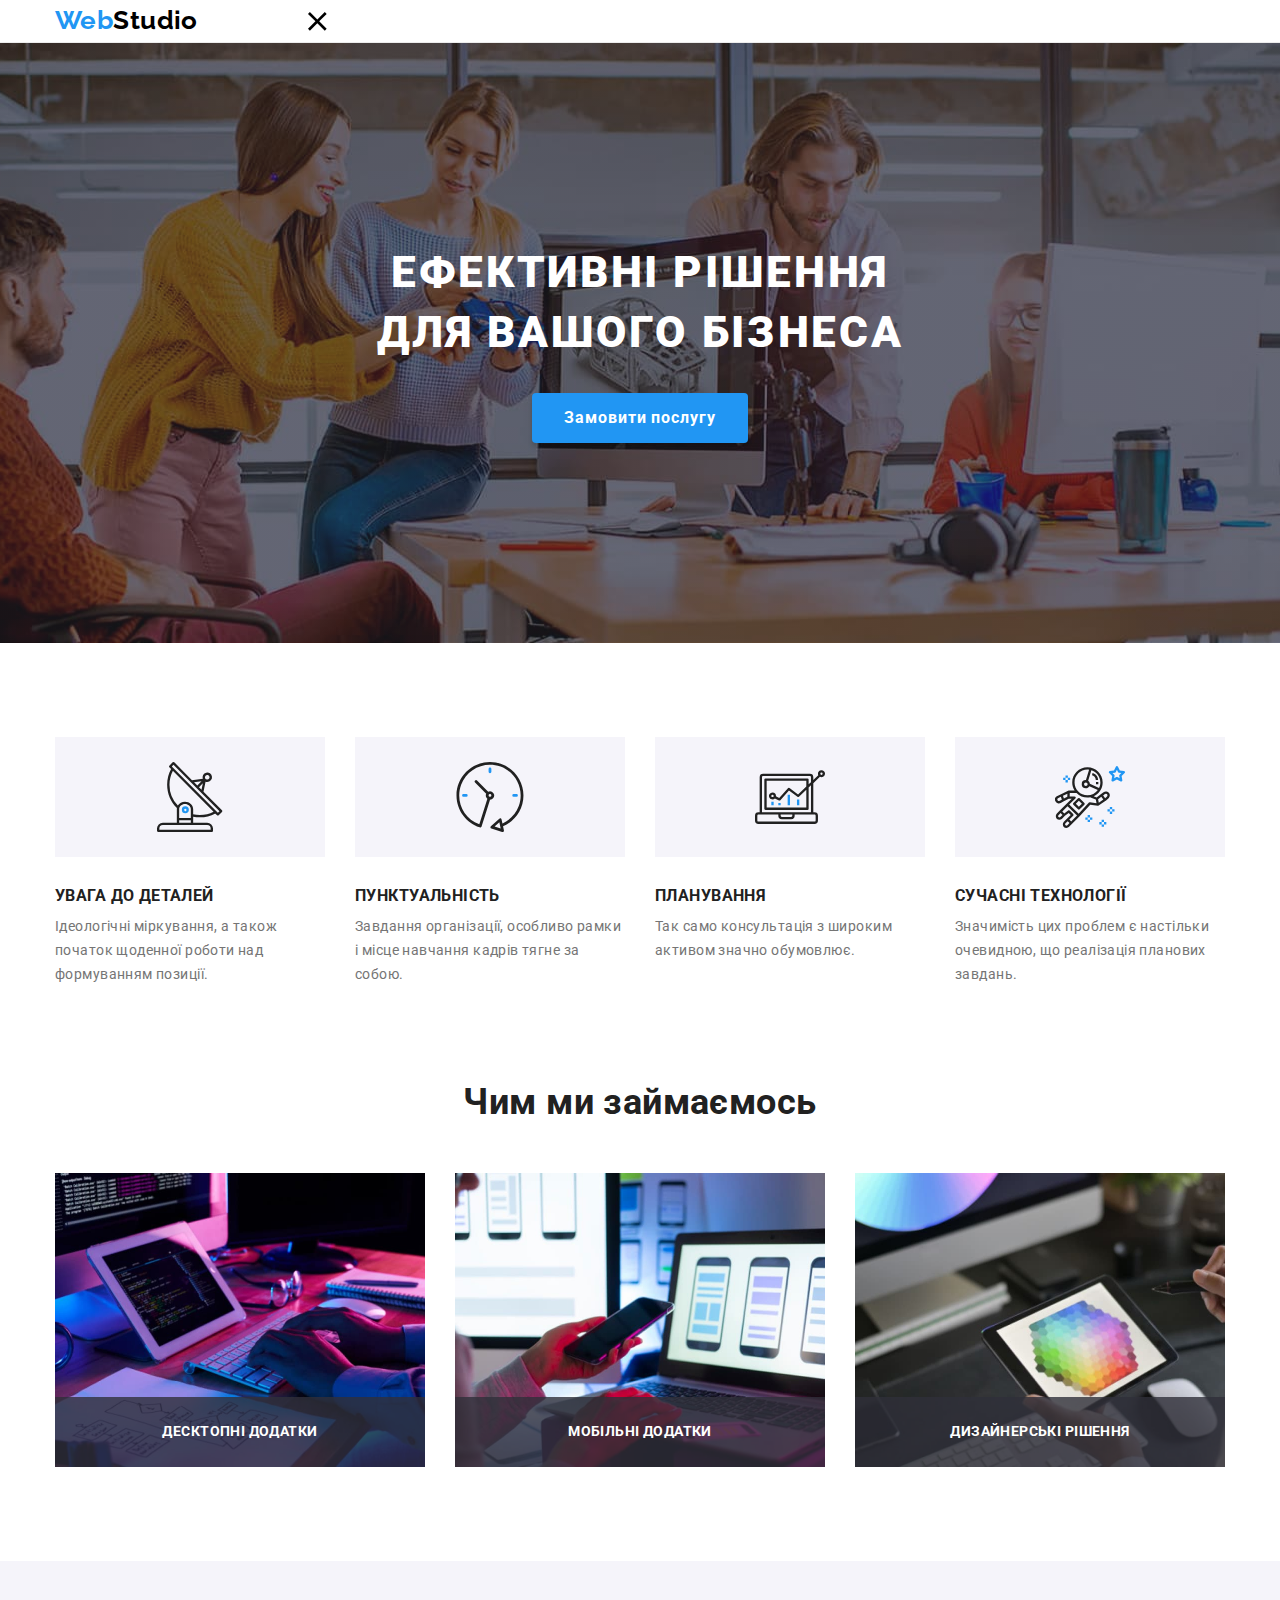
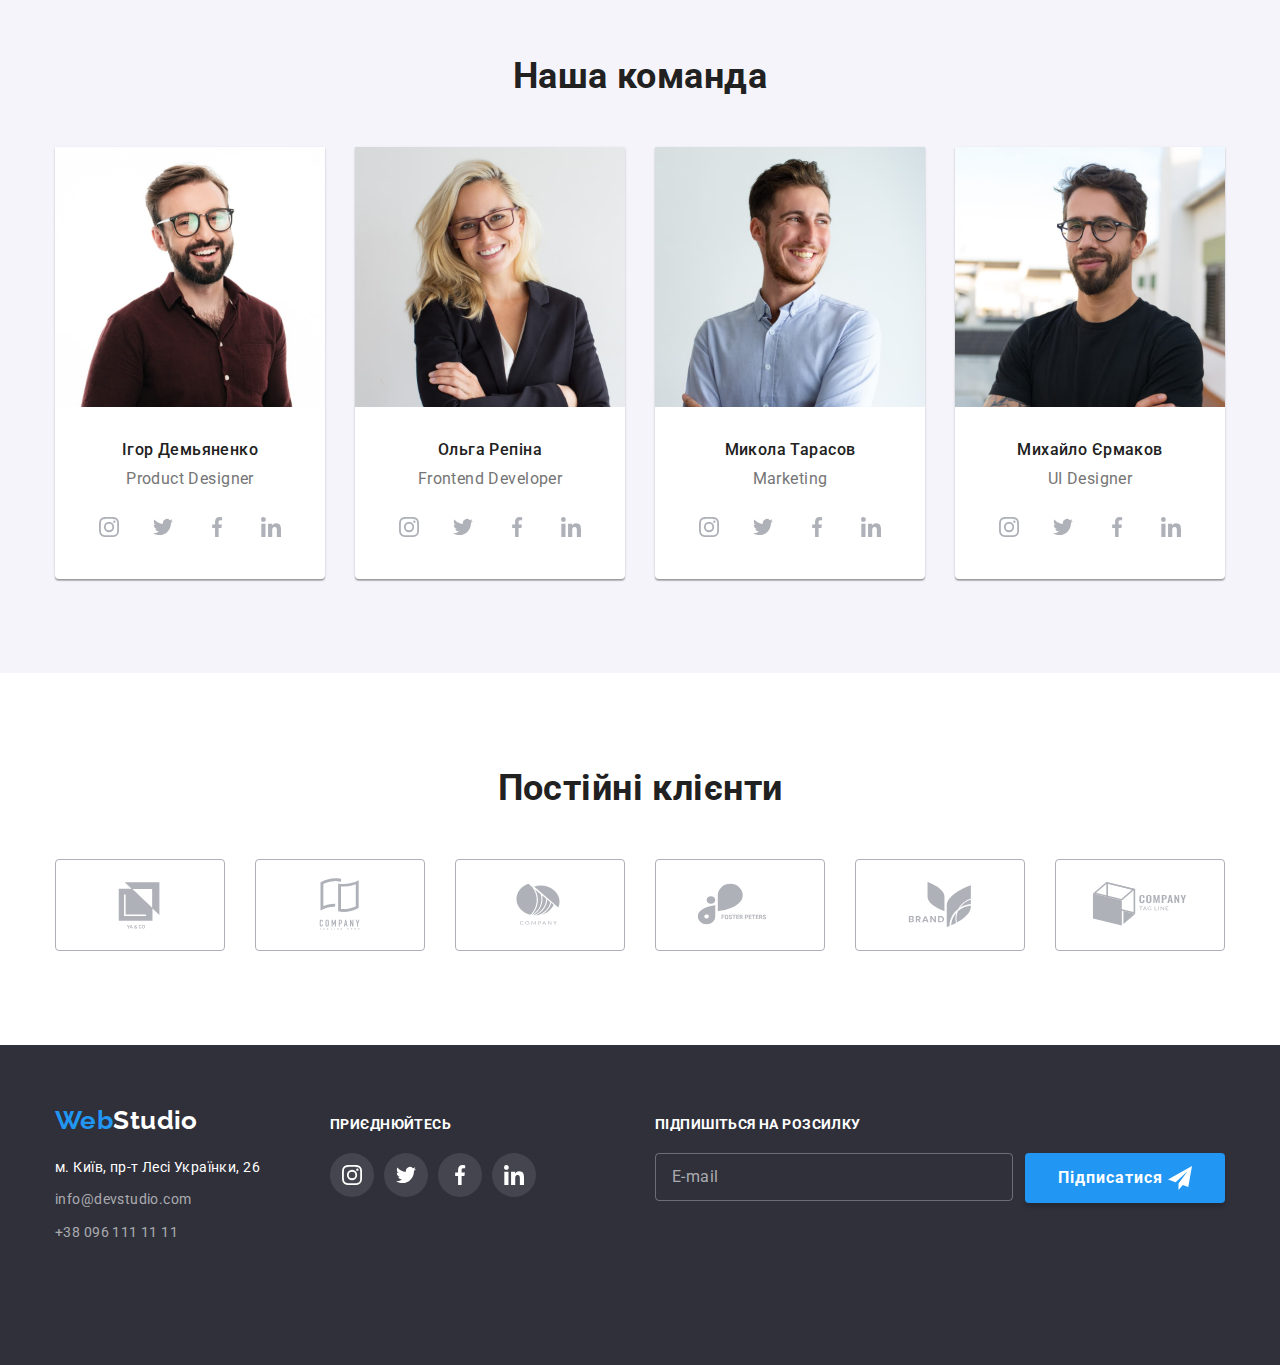
==== commit 5d37d981: "modal+footer-btn" ====
--- a/index.html
+++ b/index.html
@@ -523,9 +523,9 @@
             </li>
           </ul>
         </div>
-        <div class="footer-form">
+        <div class="form">
           <strong class="social__title">Підпишіться на розсилку</strong>
-          <form autocomplete="off">
+          <form class="footer-form" autocomplete="off">
             <input class="footer-form__input" type="text" name="email" placeholder="E-mail" />
             <button class="button footer__btn" type="submit">
               Підписатися
--- a/css/main.min.css
+++ b/css/main.min.css
@@ -1,2 +1,2 @@
-:root{--primary-text-color: #757575;--title-text-color: #212121;--accent-color: #2196f3;--primary-white-color: #ffffff}.visually-hidden{position:absolute;white-space:nowrap;width:1px;height:1px;overflow:hidden;border:0;padding:0;clip:rect(0 0 0 0);clip-path:inset(50%);margin:-1px}body{background-color:var(--primary-white-color);color:var(--primary-text-color);font-size:14px;font-family:Roboto,sans-serif;letter-spacing:0.03em}.section-title{margin-top:0;margin-bottom:30px;color:var(--title-text-color);font-weight:700;font-size:28px;line-height:1.17;text-align:center}@media screen and (min-width: 1200px){.section-title{font-size:36px;margin-bottom:50px}}.section{padding-top:60px;padding-bottom:60px}@media screen and (min-width: 1200px){.section{padding-top:94px;padding-bottom:94px}}h1,h2,h3,h4,h5,h6,p{margin-top:0;margin-bottom:0}.list{padding:0;margin:0;list-style:none}.link{text-decoration:none;color:currentColor}.container{padding-left:15px;padding-right:15px;margin-left:auto;margin-right:auto}@media screen and (min-width: 480px){.container{width:480px}}@media screen and (min-width: 768px){.container{width:768px}}@media screen and (min-width: 1200px){.container{width:1200px}}.logo{color:#000000;font-family:Raleway,sans-serif;font-weight:700;font-size:26px;line-height:1.2}.logo--accent{color:var(--accent-color)}.header__logo{margin-right:93px}.footer__logo{display:block;text-align:center;margin-bottom:20px;color:var(--primary-white-color);line-height:1.19}@media screen and (min-width: 1200px){.footer__logo{text-align:left}}.site-nav{display:flex}.site-nav__item:not(:last-child){margin-right:50px}.site-nav__link--current{position:relative}.site-nav__link--current::after{position:absolute;bottom:-1px;left:0;content:'';width:100%;height:4px;border-radius:2px;background-color:var(--accent-color)}.site-nav__link{display:block;padding-top:32px;padding-bottom:32px;color:var(--title-text-color);font-weight:500;line-height:1.14;letter-spacing:0.02em;transition:color 250ms cubic-bezier(0.4, 0, 0.2, 1)}.site-nav__link:hover,.site-nav__link:focus{color:var(--accent-color)}.site-nav__link--current{color:var(--accent-color)}.contact{display:flex;margin-left:auto}.contact__item+.contact__item{margin-left:50px}.contact__link{color:var(--primary-text-color);font-weight:500;line-height:1.14;letter-spacing:0.02em;transition:color 250ms cubic-bezier(0.4, 0, 0.2, 1)}.contact__link:hover,.contact__link:focus{color:var(--accent-color)}.contact__link:hover:hover .contact__icon,.contact__link:hover:focus .contact__icon,.contact__link:focus:hover .contact__icon,.contact__link:focus:focus .contact__icon{fill:var(--accent-color)}.contact__icon{fill:#757575;margin-right:10px;vertical-align:middle;transition:fill 250ms cubic-bezier(0.4, 0, 0.2, 1)}.button{padding:0;min-width:200px;min-height:50px;color:#ffffff;background-color:var(--accent-color);border:none;box-shadow:0px 4px 4px rgba(0,0,0,0.15);border-radius:4px;font-weight:700;font-size:16px;line-height:1.88;letter-spacing:0.06em;font-family:inherit;outline:transparent;cursor:pointer;transition:background-color 250ms cubic-bezier(0.4, 0, 0.2, 1)}.button:hover,.button:focus{background-color:#188ce8}.hero__btn{padding:10px 32px}.footer__btn{padding:10px auto}.button__icon{fill:#ffffff;vertical-align:middle;margin-left:10px}.address{text-align:center;margin-bottom:60px}@media screen and (min-width: 1200px){.address{text-align:left}}.address__location{font-style:normal;color:#ffffff;line-height:1.71}.address__item:not(:last-child){margin-bottom:8px}@media screen and (min-width: 1200px){.address__item:not(:last-child){margin-bottom:9px}}.address__link{color:rgba(255,255,255,0.6);font-style:normal;line-height:1.71}.address__link:hover,.address__link:focus{color:var(--accent-color)}.social-media{width:206px;text-align:center;margin:0 auto;margin-bottom:60px}@media screen and (min-width: 768px){.social-media{margin-left:165px}}@media screen and (min-width: 1200px){.social-media{margin-left:70px;text-align:left}}.social__title{font-weight:700;line-height:1.14;text-transform:uppercase;color:#ffffff}.socials{display:flex;margin-top:20px}.socials__link{display:flex;background-color:rgba(255,255,255,0.1);height:44px;width:44px;border-radius:50%;justify-content:center;align-items:center;cursor:pointer;transition:background-color 250ms cubic-bezier(0.4, 0, 0.2, 1)}.socials__link:hover,.socials__link:focus{background-color:var(--accent-color)}.socials__item:not(:last-child){margin-right:10px}.socials__icon{fill:#ffffff}.footer-form{text-align:center}@media screen and (min-width: 768px){.footer-form{width:450px}}@media screen and (min-width: 1200px){.footer-form{width:570px;margin-left:93px;text-align:left}}.footer-form__input{width:100%;color:#ffffff;background-color:inherit;border:1px solid rgba(255,255,255,0.3);border-radius:4px;margin-top:20px;margin-bottom:20px;padding:15px 16px;outline:transparent}.footer-form__input::placeholder{font-size:16px;line-height:1.25;letter-spacing:0.03em;color:rgba(255,255,255,0.6)}@media screen and (min-width: 1200px){.footer-form__input{width:358px;margin-right:12px}}.filters{display:flex;margin-bottom:50px;justify-content:center}.filters__item:not(:last-child){margin-right:8px}.filters__button{border:none;border-radius:4px;padding:6px 22px;color:var(--title-text-color);background-color:#f5f4fa;font-weight:500;font-size:16px;line-height:1.62;text-align:center;font-family:inherit;transition:color 250ms cubic-bezier(0.4, 0, 0.2, 1),background-color 250ms cubic-bezier(0.4, 0, 0.2, 1),box-shadow 250ms cubic-bezier(0.4, 0, 0.2, 1)}.filters__button:hover,.filters__button:focus{color:#ffffff;background-color:#2196f3;box-shadow:0px 4px 4px rgba(0,0,0,0.25)}.filters__button--active{background-color:#2196f3;color:#ffffff}.backdrop{position:fixed;top:0;left:0;width:100vw;height:100vh;background-color:rgba(0,0,0,0.2);overflow-y:scroll;opacity:1;visibility:visible;pointer-events:initial;transition-property:opacity, visibility;transition-duration:250ms;transition-timing-function:cubic-bezier(0.4, 0, 0.2, 1);transition-delay:0s}.backdrop.is-hidden{opacity:0;visibility:hidden;pointer-events:none}.modal{padding:40px;background-color:#ffffff;border-radius:4px;box-shadow:0px 1px 3px rgba(0,0,0,0.12),0px 1px 1px rgba(0,0,0,0.14),0px 2px 1px rgba(0,0,0,0.2);position:absolute;top:50%;left:50%;transform:translate(-50%, -50%)}@media screen and (min-width: 480px){.modal{max-width:450px}}@media screen and (min-width: 1200px){.modal{max-width:528px}}.modal__close-btn{display:flex;justify-content:center;align-items:center;position:absolute;top:8px;right:8px;width:30px;height:30px;border:1px solid rgba(0,0,0,0.1);border-radius:50%;background-color:#fff}.modal__close-btn:hover .modal__close-icon,.modal__close-btn:focus .modal__close-icon{fill:var(--accent-color)}.modal__close-icon{fill:#000000;transition:fill 250ms cubic-bezier(0.4, 0, 0.2, 1)}.modal__title{display:block;text-align:center;margin-bottom:12px;font-weight:700;font-size:20px;line-height:1.15;text-align:center;color:var(--title-text-color)}.modal-form__label{position:relative;display:flex;flex-direction:column;margin-bottom:10px;transition:fill 250ms cubic-bezier(0.4, 0, 0.2, 1)}.modal-form__label:last-of-type{margin-bottom:20px}.modal-form__label:hover .modal-form__input,.modal-form__label:hover .modal-form__coment{border-color:var(--accent-color)}.modal-form__label:focus-within .modal-form__input,.modal-form__label:focus-within .modal-form__coment{border-color:var(--accent-color)}.modal-form__label:focus-within>.modal-form__icon{fill:var(--accent-color)}.modal-form__text{font-size:12px;line-height:1.17;letter-spacing:0.01em}.modal-form__input{width:100%;padding:11px;padding-left:42px;margin-top:4px;border:1px solid rgba(33,33,33,0.2);border-radius:4px;outline:transparent;transition:border-color 250ms cubic-bezier(0.4, 0, 0.2, 1)}.modal-form__icon{position:absolute;left:12px;top:50%;fill:var(--title-text-color)}.modal-form__coment{display:block;width:100%;height:120px;border:1px solid rgba(33,33,33,0.2);border-radius:4px;resize:none;margin-top:4px;padding:12px 16px;outline:transparent;transition:border-color 250ms cubic-bezier(0.4, 0, 0.2, 1)}.modal-form__coment::placeholder{font-size:12px;line-height:1.17;letter-spacing:0.01em;color:rgba(117,117,117,0.5)}.modal-form__agreement{display:flex;align-items:center;justify-content:center;margin-bottom:30px}.modal-form__agreement-checkbox{display:flex;align-items:center;justify-content:center;width:16px;height:15px;outline:2px solid var(--title-text-color);outline-offset:-2px;border-radius:2px;fill:transparent;transition:background-color 250ms cubic-bezier(0.4, 0, 0.2, 1),outline-color 250ms cubic-bezier(0.4, 0, 0.2, 1),fill 250ms cubic-bezier(0.4, 0, 0.2, 1)}.modal-form__checkbox:checked+.modal-form__agreement-checkbox{fill:#ffffff;background-color:var(--accent-color);outline-color:var(--accent-color)}.modal-form__checkbox:focus+.modal-form__agreement-checkbox{outline-color:var(--accent-color)}.modal-form__agreement-text{margin-left:7px;line-height:1.71;text-align:center}.modal-form__agreement-link{color:var(--accent-color);text-decoration-line:underline}.modal-form__btn{display:block;margin:0 auto}.header{position:relative;border-bottom:1px solid #ececec}.header__container{display:flex;align-items:center}.menu-button{display:inline-flex;border:none;background-color:transparent}.menu-button .icon-close{display:none}.menu-button.is-open .icon-close{display:block}.menu-button.is-open .icon-menu{display:none}.menu-container{display:none;position:absolute;top:100%;left:0;width:100%;height:796px;background-color:aqua}.menu-container.is-open{display:block}.hero-title{max-width:350px;margin-top:0;margin-right:auto;margin-bottom:30px;margin-left:auto;color:#ffffff;font-weight:900;font-size:26px;line-height:1.62;letter-spacing:0.06em;text-transform:uppercase}@media screen and (min-width: 1200px){.hero-title{max-width:596px;font-size:44px;line-height:1.36}}.hero{padding-top:118px;padding-bottom:118px;max-height:400px;text-align:center;max-width:1600px;margin-left:auto;margin-right:auto;background-color:#c4c4c4;background-image:linear-gradient(to right, rgba(47,48,58,0.4), rgba(47,48,58,0.4)),url(../images/hero-mobile.jpg);background-repeat:no-repeat;background-position:center;background-size:cover}@media screen and (min-width: 768px){.hero{background-image:linear-gradient(to right, rgba(47,48,58,0.4), rgba(47,48,58,0.4)),url(../images/hero-tablet.jpg)}}@media screen and (min-width: 1200px){.hero{padding-top:200px;padding-bottom:200px;max-height:600px;background-image:linear-gradient(to right, rgba(47,48,58,0.4), rgba(47,48,58,0.4)),url(../images/hero.jpg)}}@media screen and (min-width: 768px){.specifics-list{display:flex;flex-wrap:wrap;margin:-15px}}@media screen and (max-width: 479.98px){.specifics-list__item{margin-bottom:30px}}@media screen and (min-width: 768px){.specifics-list__item{flex-basis:calc((100% - 60px) / 2);margin:15px}}@media screen and (min-width: 1200px){.specifics-list__item{flex-basis:calc((100% - 120px) / 4)}}.specifics-list__title{margin-top:0;margin-bottom:10px;color:var(--title-text-color);line-height:1.14;text-transform:uppercase}@media screen and (max-width: 479.98px){.specifics-list__title{text-align:center}}.specifics-list__text{line-height:1.71}.specifics-list__icon{text-align:center;background-color:#f5f4fa;margin-bottom:30px;height:120px}@media screen and (min-width: 768px){.specifics-list__icon{display:flex;justify-content:center;align-items:center}}@media screen and (max-width: 1199.98px){.work{display:none}}.work{padding-top:0;padding-bottom:94px}.work-list{display:flex}.work-list__item{position:relative}.work-list__item:not(:last-child){margin-right:30px}.work-list__image{display:block}.work-list__text{position:absolute;left:0;bottom:0;width:100%;min-height:70px;display:flex;justify-content:center;align-items:center;font-weight:700;font-size:14px;line-height:1.14;text-transform:uppercase;color:#ffffff;background-color:rgba(47,48,58,0.8)}.team{background-color:#f5f4fa}@media screen and (min-width: 768px){.team-list{display:flex;flex-wrap:wrap;margin:-15px}}.team-list__item{background:#ffffff;box-shadow:0px 1px 3px rgba(0,0,0,0.12),0px 1px 1px rgba(0,0,0,0.14),0px 2px 1px rgba(0,0,0,0.2);border-radius:0px 0px 4px 4px}@media screen and (max-width: 479.98px){.team-list__item{margin-bottom:30px}}@media screen and (min-width: 768px){.team-list__item{flex-basis:calc((100% - 60px) / 2);margin:15px}}@media screen and (min-width: 1200px){.team-list__item{flex-basis:calc((100% - 120px) / 4)}}.team__image{display:block;max-width:100%;height:auto;object-position:center}.team__name{margin-top:0;margin-bottom:10px;color:var(--title-text-color);font-weight:500;font-size:16px;line-height:1.19;text-align:center}.team__position{font-size:16px;line-height:1.19;text-align:center}.team__members{padding-top:30px;padding-right:15px;padding-bottom:30px;padding-left:15px}.team-socials{margin-top:16px;display:flex;justify-content:center}.team-socials__item:not(:last-child){margin-right:10px}.team-socials__link{display:flex;justify-content:center;align-items:center;width:44px;height:44px;border-radius:50%;color:#afb1b8;cursor:pointer;transition:background-color 250ms cubic-bezier(0.4, 0, 0.2, 1),color 250ms cubic-bezier(0.4, 0, 0.2, 1)}.team-socials__link:hover,.team-socials__link:focus{background-color:var(--accent-color);color:#ffffff}.team-socials__icon{fill:currentColor}.clients{display:flex;flex-wrap:wrap;margin:-15px;justify-content:center;align-items:center}.clients__item{margin:15px;flex-basis:calc((100% - 60px) / 2)}@media screen and (min-width: 768px){.clients__item{flex-basis:calc((100% - 90px) / 3)}}@media screen and (min-width: 1200px){.clients__item{flex-basis:calc((100% - 180px) / 6)}}.clients__link{display:flex;justify-content:center;align-items:center;border:1px solid #afb1b8;border-radius:4px;height:92px;cursor:pointer;transition:border-color 250ms cubic-bezier(0.4, 0, 0.2, 1)}.clients__link:hover,.clients__link:focus{border-color:var(--accent-color)}.clients__link:hover .clients__icon,.clients__link:focus .clients__icon{fill:#2196f3}@media screen and (min-width: 480px){.clients__link{width:210px}}@media screen and (min-width: 768px){.clients__link{width:226px}}@media screen and (min-width: 1200px){.clients__link{width:170px}}.clients__icon{fill:#afb1b8;transition:fill 250ms cubic-bezier(0.4, 0, 0.2, 1)}.footer{padding-top:60px;padding-bottom:60px;background-color:#2f303a}@media screen and (min-width: 768px){.footer__container{display:flex;flex-wrap:wrap;justify-content:center;align-items:center}}@media screen and (min-width: 1200px){.footer__container{align-items:baseline}}@media screen and (min-width: 768px) and (max-width: 1199.98px){.footer-left-site{margin-left:76px}}.product{display:flex;flex-wrap:wrap}.product__item{margin-right:30px;margin-bottom:30px}.product__item:nth-child(3n){margin-right:0}.product__item:nth-last-child(-n+3){margin-bottom:0}.product__link{display:block;width:370px;transition:box-shadow 250ms cubic-bezier(0.4, 0, 0.2, 1)}.product__link:hover,.product__link:focus{box-shadow:0px 1px 1px rgba(0,0,0,0.12),0px 4px 4px rgba(0,0,0,0.06),1px 4px 6px rgba(0,0,0,0.16)}.product__link:hover .product__content,.product__link:focus .product__content{transform:translateY(0)}.product__title{margin-bottom:4px;color:var(--title-text-color);font-size:18px;line-height:2;letter-spacing:0.06em}.product__text{color:var(--primary-text-color);font-size:16px;line-height:30px}.product__image{display:block}.product__meta{padding:20px 24px;background:#ffffff;border:1px solid #eeeeee}.product__overlay{position:relative;overflow:hidden}.product__content{position:absolute;top:0;left:0;transform:translateY(100%);padding:63px 24px;width:100%;height:100%;font-size:18px;line-height:1.55;color:#ffffff;background-color:rgba(33,150,243,0.9);transition:transform 250ms cubic-bezier(0.4, 0, 0.2, 1),opasity 250ms cubic-bezier(0.4, 0, 0.2, 1)}
+:root{--primary-text-color: #757575;--title-text-color: #212121;--accent-color: #2196f3;--primary-white-color: #ffffff}.visually-hidden{position:absolute;white-space:nowrap;width:1px;height:1px;overflow:hidden;border:0;padding:0;clip:rect(0 0 0 0);clip-path:inset(50%);margin:-1px}body{background-color:var(--primary-white-color);color:var(--primary-text-color);font-size:14px;font-family:Roboto,sans-serif;letter-spacing:0.03em}.section-title{margin-top:0;margin-bottom:30px;color:var(--title-text-color);font-weight:700;font-size:28px;line-height:1.17;text-align:center}@media screen and (min-width: 1200px){.section-title{font-size:36px;margin-bottom:50px}}.section{padding-top:60px;padding-bottom:60px}@media screen and (min-width: 1200px){.section{padding-top:94px;padding-bottom:94px}}h1,h2,h3,h4,h5,h6,p{margin-top:0;margin-bottom:0}.list{padding:0;margin:0;list-style:none}.link{text-decoration:none;color:currentColor}.img{display:block;max-width:100%;height:auto}.container{padding-left:15px;padding-right:15px;margin-left:auto;margin-right:auto}@media screen and (min-width: 480px){.container{width:480px}}@media screen and (min-width: 768px){.container{width:768px}}@media screen and (min-width: 1200px){.container{width:1200px}}.logo{color:#000000;font-family:Raleway,sans-serif;font-weight:700;font-size:26px;line-height:1.2}.logo--accent{color:var(--accent-color)}.header__logo{margin-right:93px}.footer__logo{display:block;text-align:center;margin-bottom:20px;color:var(--primary-white-color);line-height:1.19}@media screen and (min-width: 1200px){.footer__logo{text-align:left}}.site-nav{display:flex}.site-nav__item:not(:last-child){margin-right:50px}.site-nav__link--current{position:relative}.site-nav__link--current::after{position:absolute;bottom:-1px;left:0;content:'';width:100%;height:4px;border-radius:2px;background-color:var(--accent-color)}.site-nav__link{display:block;padding-top:32px;padding-bottom:32px;color:var(--title-text-color);font-weight:500;line-height:1.14;letter-spacing:0.02em;transition:color 250ms cubic-bezier(0.4, 0, 0.2, 1)}.site-nav__link:hover,.site-nav__link:focus{color:var(--accent-color)}.site-nav__link--current{color:var(--accent-color)}.contact{display:flex;margin-left:auto}.contact__item+.contact__item{margin-left:50px}.contact__link{color:var(--primary-text-color);font-weight:500;line-height:1.14;letter-spacing:0.02em;transition:color 250ms cubic-bezier(0.4, 0, 0.2, 1)}.contact__link:hover,.contact__link:focus{color:var(--accent-color)}.contact__link:hover:hover .contact__icon,.contact__link:hover:focus .contact__icon,.contact__link:focus:hover .contact__icon,.contact__link:focus:focus .contact__icon{fill:var(--accent-color)}.contact__icon{fill:#757575;margin-right:10px;vertical-align:middle;transition:fill 250ms cubic-bezier(0.4, 0, 0.2, 1)}.button{padding:0;min-width:200px;height:50px;color:#ffffff;background-color:var(--accent-color);border:none;box-shadow:0px 4px 4px rgba(0,0,0,0.15);border-radius:4px;font-weight:700;font-size:16px;line-height:1.88;letter-spacing:0.06em;font-family:inherit;outline:transparent;cursor:pointer;transition:background-color 250ms cubic-bezier(0.4, 0, 0.2, 1)}.button:hover,.button:focus{background-color:#188ce8}.hero__btn{padding:10px 32px}.footer__btn{padding:10px 28px}.button__icon{fill:#ffffff;vertical-align:middle}.address{text-align:center;margin-bottom:60px}@media screen and (min-width: 1200px){.address{text-align:left}}.address__location{font-style:normal;color:#ffffff;line-height:1.71}.address__item:not(:last-child){margin-bottom:8px}@media screen and (min-width: 1200px){.address__item:not(:last-child){margin-bottom:9px}}.address__link{color:rgba(255,255,255,0.6);font-style:normal;line-height:1.71}.address__link:hover,.address__link:focus{color:var(--accent-color)}.social-media{width:206px;text-align:center;margin:0 auto;margin-bottom:60px}@media screen and (min-width: 768px){.social-media{margin-left:165px}}@media screen and (min-width: 1200px){.social-media{margin-left:70px;text-align:left}}.social__title{font-weight:700;line-height:1.14;text-transform:uppercase;color:#ffffff;display:block;margin-bottom:20px}.socials{display:flex}.socials__link{display:flex;background-color:rgba(255,255,255,0.1);height:44px;width:44px;border-radius:50%;justify-content:center;align-items:center;cursor:pointer;transition:background-color 250ms cubic-bezier(0.4, 0, 0.2, 1)}.socials__link:hover,.socials__link:focus{background-color:var(--accent-color)}.socials__item:not(:last-child){margin-right:10px}.socials__icon{fill:#ffffff}.form{text-align:center}@media screen and (min-width: 768px){.form{width:450px}}@media screen and (min-width: 1200px){.form{width:570px;margin-left:auto;text-align:left}}@media screen and (min-width: 1200px){.footer-form{display:flex}}.footer-form__input{width:100%;color:#ffffff;background-color:inherit;border:1px solid rgba(255,255,255,0.3);border-radius:4px;margin-bottom:20px;padding:15px 16px;outline:transparent}.footer-form__input::placeholder{font-size:16px;line-height:1.25;letter-spacing:0.03em;color:rgba(255,255,255,0.6)}@media screen and (min-width: 1200px){.footer-form__input{width:358px;margin-right:12px}}.filters{display:flex;margin-bottom:50px;justify-content:center}.filters__item:not(:last-child){margin-right:8px}.filters__button{border:none;border-radius:4px;padding:6px 22px;color:var(--title-text-color);background-color:#f5f4fa;font-weight:500;font-size:16px;line-height:1.62;text-align:center;font-family:inherit;transition:color 250ms cubic-bezier(0.4, 0, 0.2, 1),background-color 250ms cubic-bezier(0.4, 0, 0.2, 1),box-shadow 250ms cubic-bezier(0.4, 0, 0.2, 1)}.filters__button:hover,.filters__button:focus{color:#ffffff;background-color:#2196f3;box-shadow:0px 4px 4px rgba(0,0,0,0.25)}.filters__button--active{background-color:#2196f3;color:#ffffff}.backdrop{position:fixed;top:0;left:0;width:100%;height:100%;background-color:rgba(0,0,0,0.2);overflow-y:scroll;opacity:1;visibility:visible;pointer-events:initial;transition-property:opacity, visibility;transition-duration:250ms;transition-timing-function:cubic-bezier(0.4, 0, 0.2, 1);transition-delay:0s}.backdrop.is-hidden{opacity:0;visibility:hidden;pointer-events:none}.modal{position:absolute;top:50%;left:50%;transform:translate(-50%, -50%);width:100%;max-width:450px;padding:40px;background-color:#ffffff;border-radius:4px;box-shadow:0px 1px 3px rgba(0,0,0,0.12),0px 1px 1px rgba(0,0,0,0.14),0px 2px 1px rgba(0,0,0,0.2)}@media screen and (max-width: 479.98px){.modal{width:90%}}@media screen and (min-width: 1200px){.modal{max-width:528px}}.modal__close-btn{position:absolute;display:flex;justify-content:center;align-items:center;position:absolute;top:8px;right:8px;width:30px;height:30px;border:1px solid rgba(0,0,0,0.1);border-radius:50%;background-color:#fff}.modal__close-btn:hover .modal__close-icon,.modal__close-btn:focus .modal__close-icon{fill:var(--accent-color)}.modal__close-icon{fill:#000000;transition:fill 250ms cubic-bezier(0.4, 0, 0.2, 1)}.modal__title{display:block;text-align:center;margin-bottom:12px;font-weight:700;font-size:20px;line-height:1.15;text-align:center;color:var(--title-text-color)}.modal-form__label{position:relative;display:flex;flex-direction:column;margin-bottom:10px;transition:fill 250ms cubic-bezier(0.4, 0, 0.2, 1)}.modal-form__label:last-of-type{margin-bottom:20px}.modal-form__label:hover .modal-form__input,.modal-form__label:hover .modal-form__coment{border-color:var(--accent-color)}.modal-form__label:focus-within .modal-form__input,.modal-form__label:focus-within .modal-form__coment{border-color:var(--accent-color)}.modal-form__label:focus-within>.modal-form__icon{fill:var(--accent-color)}.modal-form__text{font-size:12px;line-height:1.17;letter-spacing:0.01em}.modal-form__input{width:100%;padding:11px;padding-left:42px;margin-top:4px;border:1px solid rgba(33,33,33,0.2);border-radius:4px;outline:transparent;transition:border-color 250ms cubic-bezier(0.4, 0, 0.2, 1)}.modal-form__icon{position:absolute;left:12px;top:50%;fill:var(--title-text-color)}.modal-form__coment{display:block;width:100%;height:120px;border:1px solid rgba(33,33,33,0.2);border-radius:4px;resize:none;margin-top:4px;padding:12px 16px;outline:transparent;transition:border-color 250ms cubic-bezier(0.4, 0, 0.2, 1)}.modal-form__coment::placeholder{font-size:12px;line-height:1.17;letter-spacing:0.01em;color:rgba(117,117,117,0.5)}.modal-form__agreement{display:flex;align-items:center;justify-content:center;margin-bottom:30px}.modal-form__agreement-checkbox{display:flex;align-items:center;justify-content:center;width:16px;height:15px;outline:2px solid var(--title-text-color);outline-offset:-2px;border-radius:2px;fill:transparent;transition:background-color 250ms cubic-bezier(0.4, 0, 0.2, 1),outline-color 250ms cubic-bezier(0.4, 0, 0.2, 1),fill 250ms cubic-bezier(0.4, 0, 0.2, 1)}.modal-form__checkbox:checked+.modal-form__agreement-checkbox{fill:#ffffff;background-color:var(--accent-color);outline-color:var(--accent-color)}.modal-form__checkbox:focus+.modal-form__agreement-checkbox{outline-color:var(--accent-color)}.modal-form__agreement-text{margin-left:7px;line-height:1.71;text-align:center}.modal-form__agreement-link{color:var(--accent-color);text-decoration-line:underline}.modal-form__btn{display:block;margin:0 auto}.header{position:relative;border-bottom:1px solid #ececec}.header__container{display:flex;align-items:center}.menu-button{display:inline-flex;border:none;background-color:transparent}.menu-button .icon-close{display:none}.menu-button.is-open .icon-close{display:block}.menu-button.is-open .icon-menu{display:none}.menu-container{display:none;position:absolute;top:100%;left:0;width:100%;height:796px;background-color:aqua}.menu-container.is-open{display:block}.hero-title{max-width:350px;margin-top:0;margin-right:auto;margin-bottom:30px;margin-left:auto;color:#ffffff;font-weight:900;font-size:26px;line-height:1.62;letter-spacing:0.06em;text-transform:uppercase}@media screen and (min-width: 1200px){.hero-title{max-width:596px;font-size:44px;line-height:1.36}}.hero{padding-top:118px;padding-bottom:118px;max-height:400px;text-align:center;max-width:1600px;margin-left:auto;margin-right:auto;background-color:#c4c4c4;background-image:linear-gradient(to right, rgba(47,48,58,0.4), rgba(47,48,58,0.4)),url(../images/hero-mobile.jpg);background-repeat:no-repeat;background-position:center;background-size:cover}@media screen and (min-width: 768px){.hero{background-image:linear-gradient(to right, rgba(47,48,58,0.4), rgba(47,48,58,0.4)),url(../images/hero-tablet.jpg)}}@media screen and (min-width: 1200px){.hero{padding-top:200px;padding-bottom:200px;max-height:600px;background-image:linear-gradient(to right, rgba(47,48,58,0.4), rgba(47,48,58,0.4)),url(../images/hero.jpg)}}@media screen and (min-width: 768px){.specifics-list{display:flex;flex-wrap:wrap;margin:-15px}}@media screen and (max-width: 479.98px){.specifics-list__item{margin-bottom:30px}}@media screen and (min-width: 768px){.specifics-list__item{flex-basis:calc((100% - 60px) / 2);margin:15px}}@media screen and (min-width: 1200px){.specifics-list__item{flex-basis:calc((100% - 120px) / 4)}}.specifics-list__title{margin-top:0;margin-bottom:10px;color:var(--title-text-color);line-height:1.14;text-transform:uppercase}@media screen and (max-width: 479.98px){.specifics-list__title{text-align:center}}.specifics-list__text{line-height:1.71}.specifics-list__icon{text-align:center;background-color:#f5f4fa;margin-bottom:30px;height:120px}@media screen and (min-width: 768px){.specifics-list__icon{display:flex;justify-content:center;align-items:center}}@media screen and (max-width: 1199.98px){.work{display:none}}.work{padding-top:0;padding-bottom:94px}.work-list{display:flex}.work-list__item{position:relative}.work-list__item:not(:last-child){margin-right:30px}.work-list__image{display:block}.work-list__text{position:absolute;left:0;bottom:0;width:100%;min-height:70px;display:flex;justify-content:center;align-items:center;font-weight:700;font-size:14px;line-height:1.14;text-transform:uppercase;color:#ffffff;background-color:rgba(47,48,58,0.8)}.team{background-color:#f5f4fa}@media screen and (min-width: 768px){.team-list{display:flex;flex-wrap:wrap;margin:-15px}}.team-list__item{background:#ffffff;box-shadow:0px 1px 3px rgba(0,0,0,0.12),0px 1px 1px rgba(0,0,0,0.14),0px 2px 1px rgba(0,0,0,0.2);border-radius:0px 0px 4px 4px}@media screen and (max-width: 479.98px){.team-list__item{margin-bottom:30px}}@media screen and (min-width: 768px){.team-list__item{flex-basis:calc((100% - 60px) / 2);margin:15px}}@media screen and (min-width: 1200px){.team-list__item{flex-basis:calc((100% - 120px) / 4)}}.team__image{object-position:center}.team__name{margin-top:0;margin-bottom:10px;color:var(--title-text-color);font-weight:500;font-size:16px;line-height:1.19;text-align:center}.team__position{font-size:16px;line-height:1.19;text-align:center}.team__members{padding-top:30px;padding-right:15px;padding-bottom:30px;padding-left:15px}.team-socials{margin-top:16px;display:flex;justify-content:center}.team-socials__item:not(:last-child){margin-right:10px}.team-socials__link{display:flex;justify-content:center;align-items:center;width:44px;height:44px;border-radius:50%;color:#afb1b8;cursor:pointer;transition:background-color 250ms cubic-bezier(0.4, 0, 0.2, 1),color 250ms cubic-bezier(0.4, 0, 0.2, 1)}.team-socials__link:hover,.team-socials__link:focus{background-color:var(--accent-color);color:#ffffff}.team-socials__icon{fill:currentColor}.clients{display:flex;flex-wrap:wrap;margin:-15px;justify-content:center;align-items:center}.clients__item{margin:15px;flex-basis:calc((100% - 60px) / 2)}@media screen and (min-width: 768px){.clients__item{flex-basis:calc((100% - 90px) / 3)}}@media screen and (min-width: 1200px){.clients__item{flex-basis:calc((100% - 180px) / 6)}}.clients__link{display:flex;justify-content:center;align-items:center;border:1px solid #afb1b8;border-radius:4px;height:92px;cursor:pointer;transition:border-color 250ms cubic-bezier(0.4, 0, 0.2, 1)}.clients__link:hover,.clients__link:focus{border-color:var(--accent-color)}.clients__link:hover .clients__icon,.clients__link:focus .clients__icon{fill:#2196f3}@media screen and (min-width: 480px){.clients__link{width:210px}}@media screen and (min-width: 768px){.clients__link{width:226px}}@media screen and (min-width: 1200px){.clients__link{width:170px}}.clients__icon{fill:#afb1b8;transition:fill 250ms cubic-bezier(0.4, 0, 0.2, 1)}.footer{padding-top:60px;padding-bottom:60px;background-color:#2f303a}@media screen and (min-width: 768px){.footer__container{display:flex;flex-wrap:wrap;justify-content:center;align-items:center}}@media screen and (min-width: 1200px){.footer__container{align-items:baseline}}@media screen and (min-width: 768px) and (max-width: 1199.98px){.footer-left-site{margin-left:76px}}.product{display:flex;flex-wrap:wrap}.product__item{margin-right:30px;margin-bottom:30px}.product__item:nth-child(3n){margin-right:0}.product__item:nth-last-child(-n+3){margin-bottom:0}.product__link{display:block;width:370px;transition:box-shadow 250ms cubic-bezier(0.4, 0, 0.2, 1)}.product__link:hover,.product__link:focus{box-shadow:0px 1px 1px rgba(0,0,0,0.12),0px 4px 4px rgba(0,0,0,0.06),1px 4px 6px rgba(0,0,0,0.16)}.product__link:hover .product__content,.product__link:focus .product__content{transform:translateY(0)}.product__title{margin-bottom:4px;color:var(--title-text-color);font-size:18px;line-height:2;letter-spacing:0.06em}.product__text{color:var(--primary-text-color);font-size:16px;line-height:30px}.product__image{display:block}.product__meta{padding:20px 24px;background:#ffffff;border:1px solid #eeeeee}.product__overlay{position:relative;overflow:hidden}.product__content{position:absolute;top:0;left:0;transform:translateY(100%);padding:63px 24px;width:100%;height:100%;font-size:18px;line-height:1.55;color:#ffffff;background-color:rgba(33,150,243,0.9);transition:transform 250ms cubic-bezier(0.4, 0, 0.2, 1),opasity 250ms cubic-bezier(0.4, 0, 0.2, 1)}
 /*# sourceMappingURL=main.min.css.map */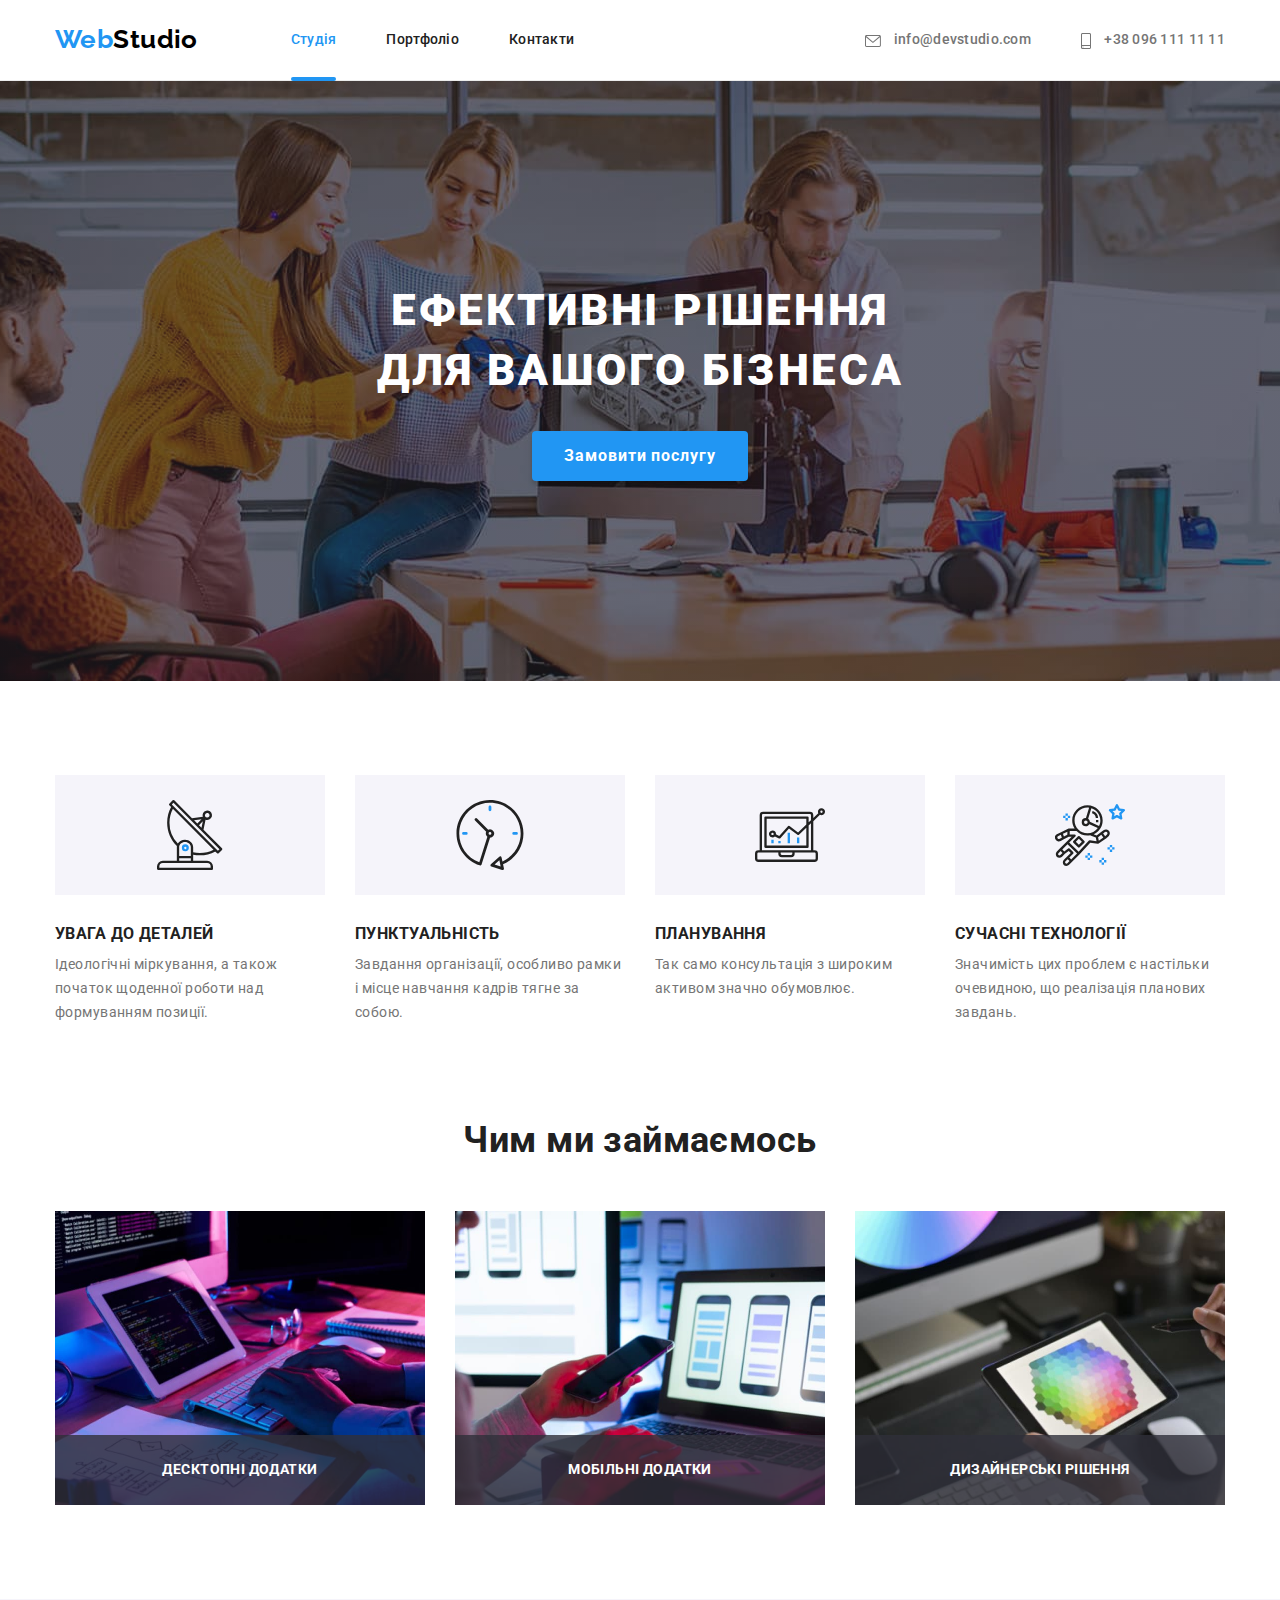
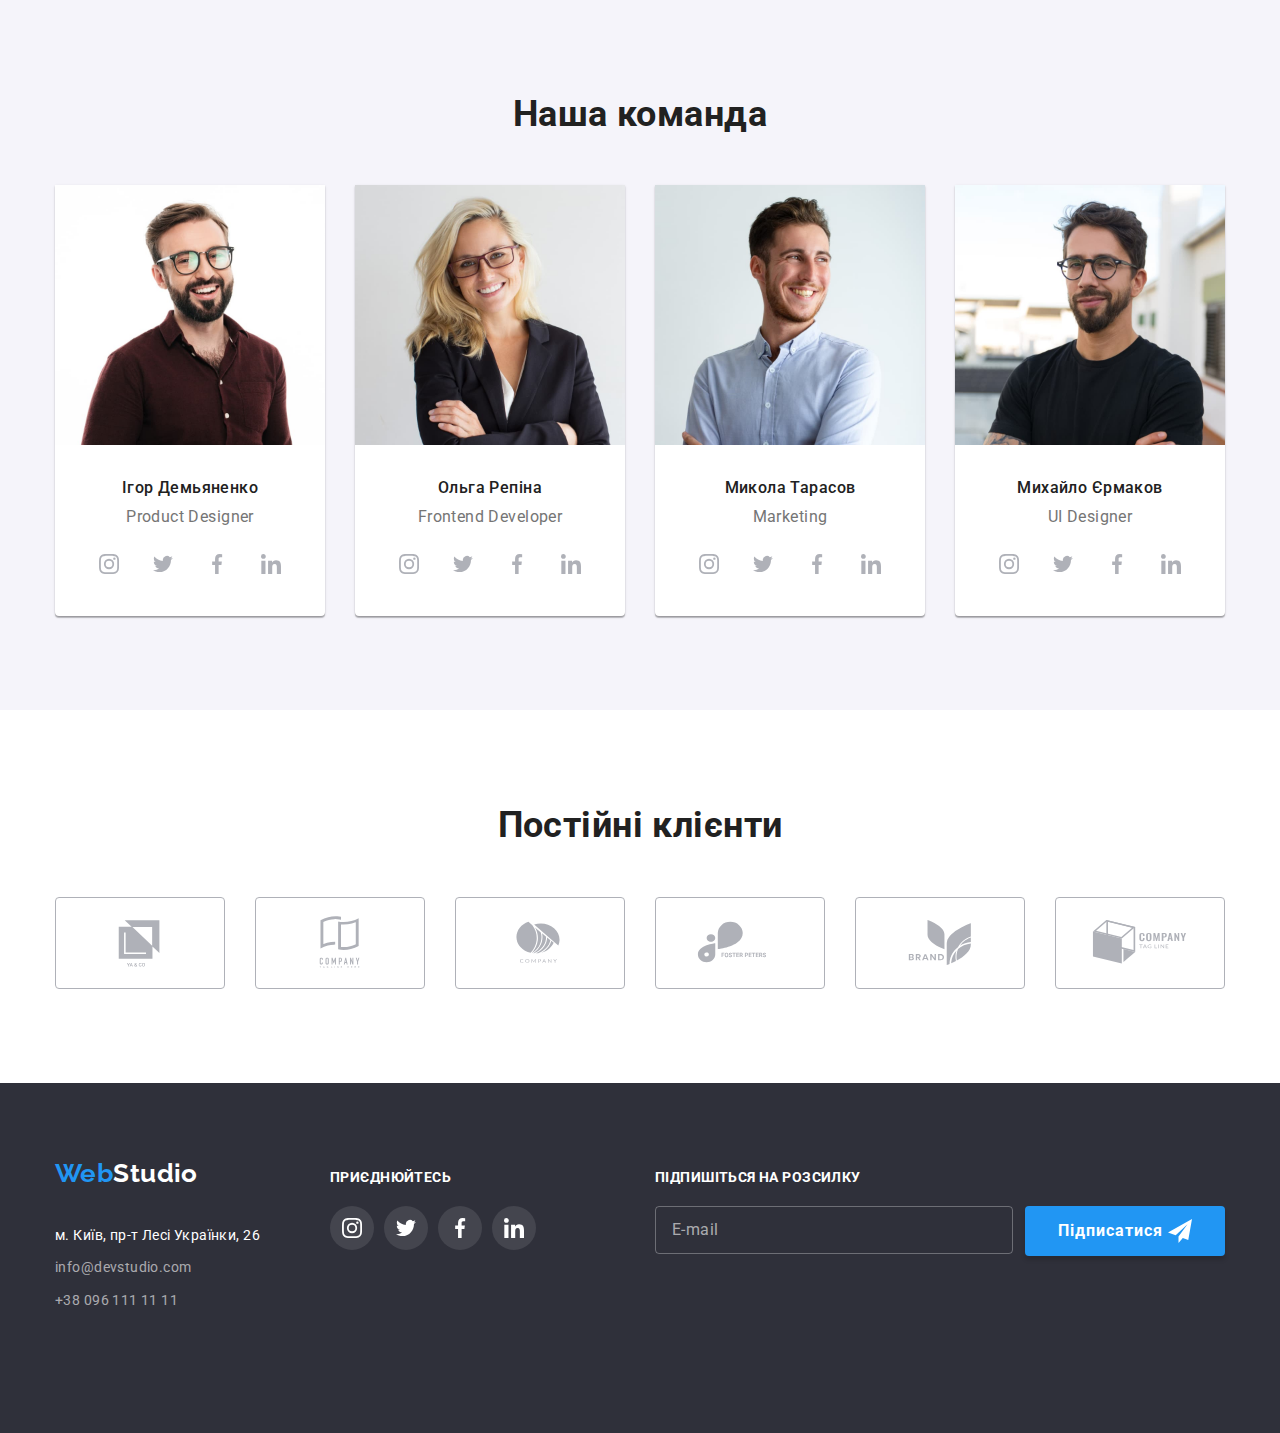
==== commit e4f46344: "menu-button" ====
--- a/index.html
+++ b/index.html
@@ -22,20 +22,7 @@
         <a class="link logo header__logo" href="./index.html"
           ><span class="logo--accent">Web</span>Studio</a
         >
-        <button
-          type="button"
-          class="menu-button is-open"
-          aria-expanded="false"
-          aria-controls="menu-container"
-          data-menu-button
-        >
-          <svg width="40" height="40" aria-label="Переключатель мобільного меню">
-            <use class="icon-close" href="./images/icons.svg#icon-m-close"></use>
-            <use class="icon-menu" href="./images/icons.svg#icon-menu"></use>
-          </svg>
-        </button>
-        <div class="menu-container" id="menu-container" data-menu>content</div>
-        <!-- <nav>
+        <nav>
           <ul class="list site-nav">
             <li class="site-nav__item">
               <a href="./index.html" class="link site-nav__link site-nav__link--current">Студія</a>
@@ -63,7 +50,41 @@
               +38 096 111 11 11</a
             >
           </li>
-        </ul> -->
+        </ul>
+        <button
+          type="button"
+          class="menu-button"
+          aria-expanded="false"
+          aria-controls="menu-container"
+          data-menu-button
+        >
+          <svg
+            class="menu-button__icon"
+            width="40"
+            height="40"
+            aria-label="Переключатель мобільного меню"
+          >
+            <use class="icon-close" href="./images/icons.svg#icon-m-close"></use>
+            <use class="icon-menu" href="./images/icons.svg#icon-menu"></use>
+          </svg>
+        </button>
+        <div class="menu-container" id="menu-container" data-menu>
+          <ul class="list menu-nav">
+            <li><a class="link site-nav__link" href="">Студія</a></li>
+            <li><a class="link site-nav__link" href="">Портфоліо</a></li>
+            <li><a class="link site-nav__link" href="">Контакти</a></li>
+          </ul>
+          <ul class="list menu-contacts">
+            <li><a href=""></a>+38 096 111 11 11</li>
+            <li><a href=""></a>info@devstudio.com</li>
+          </ul>
+          <ul class="list menu-socials">
+            <li><a href=""></a>Instagram</li>
+            <li><a href=""></a>Twitter</li>
+            <li><a href=""></a>Facebook</li>
+            <li><a href=""></a>LinkedIn</li>
+          </ul>
+        </div>
       </div>
     </header>
     <main>
--- a/css/main.min.css
+++ b/css/main.min.css
@@ -1,2 +1,2 @@
-:root{--primary-text-color: #757575;--title-text-color: #212121;--accent-color: #2196f3;--primary-white-color: #ffffff}.visually-hidden{position:absolute;white-space:nowrap;width:1px;height:1px;overflow:hidden;border:0;padding:0;clip:rect(0 0 0 0);clip-path:inset(50%);margin:-1px}body{background-color:var(--primary-white-color);color:var(--primary-text-color);font-size:14px;font-family:Roboto,sans-serif;letter-spacing:0.03em}.section-title{margin-top:0;margin-bottom:30px;color:var(--title-text-color);font-weight:700;font-size:28px;line-height:1.17;text-align:center}@media screen and (min-width: 1200px){.section-title{font-size:36px;margin-bottom:50px}}.section{padding-top:60px;padding-bottom:60px}@media screen and (min-width: 1200px){.section{padding-top:94px;padding-bottom:94px}}h1,h2,h3,h4,h5,h6,p{margin-top:0;margin-bottom:0}.list{padding:0;margin:0;list-style:none}.link{text-decoration:none;color:currentColor}.img{display:block;max-width:100%;height:auto}.container{padding-left:15px;padding-right:15px;margin-left:auto;margin-right:auto}@media screen and (min-width: 480px){.container{width:480px}}@media screen and (min-width: 768px){.container{width:768px}}@media screen and (min-width: 1200px){.container{width:1200px}}.logo{color:#000000;font-family:Raleway,sans-serif;font-weight:700;font-size:26px;line-height:1.2}.logo--accent{color:var(--accent-color)}.header__logo{margin-right:93px}.footer__logo{display:block;text-align:center;margin-bottom:20px;color:var(--primary-white-color);line-height:1.19}@media screen and (min-width: 1200px){.footer__logo{text-align:left}}.site-nav{display:flex}.site-nav__item:not(:last-child){margin-right:50px}.site-nav__link--current{position:relative}.site-nav__link--current::after{position:absolute;bottom:-1px;left:0;content:'';width:100%;height:4px;border-radius:2px;background-color:var(--accent-color)}.site-nav__link{display:block;padding-top:32px;padding-bottom:32px;color:var(--title-text-color);font-weight:500;line-height:1.14;letter-spacing:0.02em;transition:color 250ms cubic-bezier(0.4, 0, 0.2, 1)}.site-nav__link:hover,.site-nav__link:focus{color:var(--accent-color)}.site-nav__link--current{color:var(--accent-color)}.contact{display:flex;margin-left:auto}.contact__item+.contact__item{margin-left:50px}.contact__link{color:var(--primary-text-color);font-weight:500;line-height:1.14;letter-spacing:0.02em;transition:color 250ms cubic-bezier(0.4, 0, 0.2, 1)}.contact__link:hover,.contact__link:focus{color:var(--accent-color)}.contact__link:hover:hover .contact__icon,.contact__link:hover:focus .contact__icon,.contact__link:focus:hover .contact__icon,.contact__link:focus:focus .contact__icon{fill:var(--accent-color)}.contact__icon{fill:#757575;margin-right:10px;vertical-align:middle;transition:fill 250ms cubic-bezier(0.4, 0, 0.2, 1)}.button{padding:0;min-width:200px;height:50px;color:#ffffff;background-color:var(--accent-color);border:none;box-shadow:0px 4px 4px rgba(0,0,0,0.15);border-radius:4px;font-weight:700;font-size:16px;line-height:1.88;letter-spacing:0.06em;font-family:inherit;outline:transparent;cursor:pointer;transition:background-color 250ms cubic-bezier(0.4, 0, 0.2, 1)}.button:hover,.button:focus{background-color:#188ce8}.hero__btn{padding:10px 32px}.footer__btn{padding:10px 28px}.button__icon{fill:#ffffff;vertical-align:middle}.address{text-align:center;margin-bottom:60px}@media screen and (min-width: 1200px){.address{text-align:left}}.address__location{font-style:normal;color:#ffffff;line-height:1.71}.address__item:not(:last-child){margin-bottom:8px}@media screen and (min-width: 1200px){.address__item:not(:last-child){margin-bottom:9px}}.address__link{color:rgba(255,255,255,0.6);font-style:normal;line-height:1.71}.address__link:hover,.address__link:focus{color:var(--accent-color)}.social-media{width:206px;text-align:center;margin:0 auto;margin-bottom:60px}@media screen and (min-width: 768px){.social-media{margin-left:165px}}@media screen and (min-width: 1200px){.social-media{margin-left:70px;text-align:left}}.social__title{font-weight:700;line-height:1.14;text-transform:uppercase;color:#ffffff;display:block;margin-bottom:20px}.socials{display:flex}.socials__link{display:flex;background-color:rgba(255,255,255,0.1);height:44px;width:44px;border-radius:50%;justify-content:center;align-items:center;cursor:pointer;transition:background-color 250ms cubic-bezier(0.4, 0, 0.2, 1)}.socials__link:hover,.socials__link:focus{background-color:var(--accent-color)}.socials__item:not(:last-child){margin-right:10px}.socials__icon{fill:#ffffff}.form{text-align:center}@media screen and (min-width: 768px){.form{width:450px}}@media screen and (min-width: 1200px){.form{width:570px;margin-left:auto;text-align:left}}@media screen and (min-width: 1200px){.footer-form{display:flex}}.footer-form__input{width:100%;color:#ffffff;background-color:inherit;border:1px solid rgba(255,255,255,0.3);border-radius:4px;margin-bottom:20px;padding:15px 16px;outline:transparent}.footer-form__input::placeholder{font-size:16px;line-height:1.25;letter-spacing:0.03em;color:rgba(255,255,255,0.6)}@media screen and (min-width: 1200px){.footer-form__input{width:358px;margin-right:12px}}.filters{display:flex;margin-bottom:50px;justify-content:center}.filters__item:not(:last-child){margin-right:8px}.filters__button{border:none;border-radius:4px;padding:6px 22px;color:var(--title-text-color);background-color:#f5f4fa;font-weight:500;font-size:16px;line-height:1.62;text-align:center;font-family:inherit;transition:color 250ms cubic-bezier(0.4, 0, 0.2, 1),background-color 250ms cubic-bezier(0.4, 0, 0.2, 1),box-shadow 250ms cubic-bezier(0.4, 0, 0.2, 1)}.filters__button:hover,.filters__button:focus{color:#ffffff;background-color:#2196f3;box-shadow:0px 4px 4px rgba(0,0,0,0.25)}.filters__button--active{background-color:#2196f3;color:#ffffff}.backdrop{position:fixed;top:0;left:0;width:100%;height:100%;background-color:rgba(0,0,0,0.2);overflow-y:scroll;opacity:1;visibility:visible;pointer-events:initial;transition-property:opacity, visibility;transition-duration:250ms;transition-timing-function:cubic-bezier(0.4, 0, 0.2, 1);transition-delay:0s}.backdrop.is-hidden{opacity:0;visibility:hidden;pointer-events:none}.modal{position:absolute;top:50%;left:50%;transform:translate(-50%, -50%);width:100%;max-width:450px;padding:40px;background-color:#ffffff;border-radius:4px;box-shadow:0px 1px 3px rgba(0,0,0,0.12),0px 1px 1px rgba(0,0,0,0.14),0px 2px 1px rgba(0,0,0,0.2)}@media screen and (max-width: 479.98px){.modal{width:90%}}@media screen and (min-width: 1200px){.modal{max-width:528px}}.modal__close-btn{position:absolute;display:flex;justify-content:center;align-items:center;position:absolute;top:8px;right:8px;width:30px;height:30px;border:1px solid rgba(0,0,0,0.1);border-radius:50%;background-color:#fff}.modal__close-btn:hover .modal__close-icon,.modal__close-btn:focus .modal__close-icon{fill:var(--accent-color)}.modal__close-icon{fill:#000000;transition:fill 250ms cubic-bezier(0.4, 0, 0.2, 1)}.modal__title{display:block;text-align:center;margin-bottom:12px;font-weight:700;font-size:20px;line-height:1.15;text-align:center;color:var(--title-text-color)}.modal-form__label{position:relative;display:flex;flex-direction:column;margin-bottom:10px;transition:fill 250ms cubic-bezier(0.4, 0, 0.2, 1)}.modal-form__label:last-of-type{margin-bottom:20px}.modal-form__label:hover .modal-form__input,.modal-form__label:hover .modal-form__coment{border-color:var(--accent-color)}.modal-form__label:focus-within .modal-form__input,.modal-form__label:focus-within .modal-form__coment{border-color:var(--accent-color)}.modal-form__label:focus-within>.modal-form__icon{fill:var(--accent-color)}.modal-form__text{font-size:12px;line-height:1.17;letter-spacing:0.01em}.modal-form__input{width:100%;padding:11px;padding-left:42px;margin-top:4px;border:1px solid rgba(33,33,33,0.2);border-radius:4px;outline:transparent;transition:border-color 250ms cubic-bezier(0.4, 0, 0.2, 1)}.modal-form__icon{position:absolute;left:12px;top:50%;fill:var(--title-text-color)}.modal-form__coment{display:block;width:100%;height:120px;border:1px solid rgba(33,33,33,0.2);border-radius:4px;resize:none;margin-top:4px;padding:12px 16px;outline:transparent;transition:border-color 250ms cubic-bezier(0.4, 0, 0.2, 1)}.modal-form__coment::placeholder{font-size:12px;line-height:1.17;letter-spacing:0.01em;color:rgba(117,117,117,0.5)}.modal-form__agreement{display:flex;align-items:center;justify-content:center;margin-bottom:30px}.modal-form__agreement-checkbox{display:flex;align-items:center;justify-content:center;width:16px;height:15px;outline:2px solid var(--title-text-color);outline-offset:-2px;border-radius:2px;fill:transparent;transition:background-color 250ms cubic-bezier(0.4, 0, 0.2, 1),outline-color 250ms cubic-bezier(0.4, 0, 0.2, 1),fill 250ms cubic-bezier(0.4, 0, 0.2, 1)}.modal-form__checkbox:checked+.modal-form__agreement-checkbox{fill:#ffffff;background-color:var(--accent-color);outline-color:var(--accent-color)}.modal-form__checkbox:focus+.modal-form__agreement-checkbox{outline-color:var(--accent-color)}.modal-form__agreement-text{margin-left:7px;line-height:1.71;text-align:center}.modal-form__agreement-link{color:var(--accent-color);text-decoration-line:underline}.modal-form__btn{display:block;margin:0 auto}.header{position:relative;border-bottom:1px solid #ececec}.header__container{display:flex;align-items:center}.menu-button{display:inline-flex;border:none;background-color:transparent}.menu-button .icon-close{display:none}.menu-button.is-open .icon-close{display:block}.menu-button.is-open .icon-menu{display:none}.menu-container{display:none;position:absolute;top:100%;left:0;width:100%;height:796px;background-color:aqua}.menu-container.is-open{display:block}.hero-title{max-width:350px;margin-top:0;margin-right:auto;margin-bottom:30px;margin-left:auto;color:#ffffff;font-weight:900;font-size:26px;line-height:1.62;letter-spacing:0.06em;text-transform:uppercase}@media screen and (min-width: 1200px){.hero-title{max-width:596px;font-size:44px;line-height:1.36}}.hero{padding-top:118px;padding-bottom:118px;max-height:400px;text-align:center;max-width:1600px;margin-left:auto;margin-right:auto;background-color:#c4c4c4;background-image:linear-gradient(to right, rgba(47,48,58,0.4), rgba(47,48,58,0.4)),url(../images/hero-mobile.jpg);background-repeat:no-repeat;background-position:center;background-size:cover}@media screen and (min-width: 768px){.hero{background-image:linear-gradient(to right, rgba(47,48,58,0.4), rgba(47,48,58,0.4)),url(../images/hero-tablet.jpg)}}@media screen and (min-width: 1200px){.hero{padding-top:200px;padding-bottom:200px;max-height:600px;background-image:linear-gradient(to right, rgba(47,48,58,0.4), rgba(47,48,58,0.4)),url(../images/hero.jpg)}}@media screen and (min-width: 768px){.specifics-list{display:flex;flex-wrap:wrap;margin:-15px}}@media screen and (max-width: 479.98px){.specifics-list__item{margin-bottom:30px}}@media screen and (min-width: 768px){.specifics-list__item{flex-basis:calc((100% - 60px) / 2);margin:15px}}@media screen and (min-width: 1200px){.specifics-list__item{flex-basis:calc((100% - 120px) / 4)}}.specifics-list__title{margin-top:0;margin-bottom:10px;color:var(--title-text-color);line-height:1.14;text-transform:uppercase}@media screen and (max-width: 479.98px){.specifics-list__title{text-align:center}}.specifics-list__text{line-height:1.71}.specifics-list__icon{text-align:center;background-color:#f5f4fa;margin-bottom:30px;height:120px}@media screen and (min-width: 768px){.specifics-list__icon{display:flex;justify-content:center;align-items:center}}@media screen and (max-width: 1199.98px){.work{display:none}}.work{padding-top:0;padding-bottom:94px}.work-list{display:flex}.work-list__item{position:relative}.work-list__item:not(:last-child){margin-right:30px}.work-list__image{display:block}.work-list__text{position:absolute;left:0;bottom:0;width:100%;min-height:70px;display:flex;justify-content:center;align-items:center;font-weight:700;font-size:14px;line-height:1.14;text-transform:uppercase;color:#ffffff;background-color:rgba(47,48,58,0.8)}.team{background-color:#f5f4fa}@media screen and (min-width: 768px){.team-list{display:flex;flex-wrap:wrap;margin:-15px}}.team-list__item{background:#ffffff;box-shadow:0px 1px 3px rgba(0,0,0,0.12),0px 1px 1px rgba(0,0,0,0.14),0px 2px 1px rgba(0,0,0,0.2);border-radius:0px 0px 4px 4px}@media screen and (max-width: 479.98px){.team-list__item{margin-bottom:30px}}@media screen and (min-width: 768px){.team-list__item{flex-basis:calc((100% - 60px) / 2);margin:15px}}@media screen and (min-width: 1200px){.team-list__item{flex-basis:calc((100% - 120px) / 4)}}.team__image{object-position:center}.team__name{margin-top:0;margin-bottom:10px;color:var(--title-text-color);font-weight:500;font-size:16px;line-height:1.19;text-align:center}.team__position{font-size:16px;line-height:1.19;text-align:center}.team__members{padding-top:30px;padding-right:15px;padding-bottom:30px;padding-left:15px}.team-socials{margin-top:16px;display:flex;justify-content:center}.team-socials__item:not(:last-child){margin-right:10px}.team-socials__link{display:flex;justify-content:center;align-items:center;width:44px;height:44px;border-radius:50%;color:#afb1b8;cursor:pointer;transition:background-color 250ms cubic-bezier(0.4, 0, 0.2, 1),color 250ms cubic-bezier(0.4, 0, 0.2, 1)}.team-socials__link:hover,.team-socials__link:focus{background-color:var(--accent-color);color:#ffffff}.team-socials__icon{fill:currentColor}.clients{display:flex;flex-wrap:wrap;margin:-15px;justify-content:center;align-items:center}.clients__item{margin:15px;flex-basis:calc((100% - 60px) / 2)}@media screen and (min-width: 768px){.clients__item{flex-basis:calc((100% - 90px) / 3)}}@media screen and (min-width: 1200px){.clients__item{flex-basis:calc((100% - 180px) / 6)}}.clients__link{display:flex;justify-content:center;align-items:center;border:1px solid #afb1b8;border-radius:4px;height:92px;cursor:pointer;transition:border-color 250ms cubic-bezier(0.4, 0, 0.2, 1)}.clients__link:hover,.clients__link:focus{border-color:var(--accent-color)}.clients__link:hover .clients__icon,.clients__link:focus .clients__icon{fill:#2196f3}@media screen and (min-width: 480px){.clients__link{width:210px}}@media screen and (min-width: 768px){.clients__link{width:226px}}@media screen and (min-width: 1200px){.clients__link{width:170px}}.clients__icon{fill:#afb1b8;transition:fill 250ms cubic-bezier(0.4, 0, 0.2, 1)}.footer{padding-top:60px;padding-bottom:60px;background-color:#2f303a}@media screen and (min-width: 768px){.footer__container{display:flex;flex-wrap:wrap;justify-content:center;align-items:center}}@media screen and (min-width: 1200px){.footer__container{align-items:baseline}}@media screen and (min-width: 768px) and (max-width: 1199.98px){.footer-left-site{margin-left:76px}}.product{display:flex;flex-wrap:wrap}.product__item{margin-right:30px;margin-bottom:30px}.product__item:nth-child(3n){margin-right:0}.product__item:nth-last-child(-n+3){margin-bottom:0}.product__link{display:block;width:370px;transition:box-shadow 250ms cubic-bezier(0.4, 0, 0.2, 1)}.product__link:hover,.product__link:focus{box-shadow:0px 1px 1px rgba(0,0,0,0.12),0px 4px 4px rgba(0,0,0,0.06),1px 4px 6px rgba(0,0,0,0.16)}.product__link:hover .product__content,.product__link:focus .product__content{transform:translateY(0)}.product__title{margin-bottom:4px;color:var(--title-text-color);font-size:18px;line-height:2;letter-spacing:0.06em}.product__text{color:var(--primary-text-color);font-size:16px;line-height:30px}.product__image{display:block}.product__meta{padding:20px 24px;background:#ffffff;border:1px solid #eeeeee}.product__overlay{position:relative;overflow:hidden}.product__content{position:absolute;top:0;left:0;transform:translateY(100%);padding:63px 24px;width:100%;height:100%;font-size:18px;line-height:1.55;color:#ffffff;background-color:rgba(33,150,243,0.9);transition:transform 250ms cubic-bezier(0.4, 0, 0.2, 1),opasity 250ms cubic-bezier(0.4, 0, 0.2, 1)}
+:root{--primary-text-color: #757575;--title-text-color: #212121;--accent-color: #2196f3;--primary-white-color: #ffffff}.visually-hidden{position:absolute;white-space:nowrap;width:1px;height:1px;overflow:hidden;border:0;padding:0;clip:rect(0 0 0 0);clip-path:inset(50%);margin:-1px}body{background-color:var(--primary-white-color);color:var(--primary-text-color);font-size:14px;font-family:Roboto,sans-serif;letter-spacing:0.03em}.section-title{margin-top:0;margin-bottom:30px;color:var(--title-text-color);font-weight:700;font-size:28px;line-height:1.17;text-align:center}@media screen and (min-width: 1200px){.section-title{font-size:36px;margin-bottom:50px}}.section{padding-top:60px;padding-bottom:60px}@media screen and (min-width: 1200px){.section{padding-top:94px;padding-bottom:94px}}h1,h2,h3,h4,h5,h6,p{margin-top:0;margin-bottom:0}.list{padding:0;margin:0;list-style:none}.link{text-decoration:none;color:currentColor}.img{display:block;max-width:100%;height:auto}.container{padding-left:15px;padding-right:15px;margin-left:auto;margin-right:auto}@media screen and (min-width: 480px){.container{width:480px}}@media screen and (min-width: 768px){.container{width:768px}}@media screen and (min-width: 1200px){.container{width:1200px}}.logo{padding-top:15px;padding-bottom:15px;color:#000000;font-family:Raleway,sans-serif;font-weight:700;font-size:26px;line-height:1.2}.logo--accent{color:var(--accent-color)}@media screen and (min-width: 1200px){.header__logo{margin-right:93px}}.footer__logo{display:block;text-align:center;margin-bottom:20px;color:var(--primary-white-color);line-height:1.19}@media screen and (min-width: 1200px){.footer__logo{text-align:left}}.site-nav{display:flex}@media screen and (max-width: 767.98px){.site-nav{display:none}}.site-nav__item:not(:last-child){margin-right:50px}.site-nav__link--current{position:relative}.site-nav__link--current::after{position:absolute;bottom:-1px;left:0;content:'';width:100%;height:4px;border-radius:2px;background-color:var(--accent-color)}.site-nav__link{display:block;padding-top:32px;padding-bottom:32px;color:var(--title-text-color);font-weight:500;line-height:1.14;letter-spacing:0.02em;transition:color 250ms cubic-bezier(0.4, 0, 0.2, 1)}.site-nav__link:hover,.site-nav__link:focus{color:var(--accent-color)}.site-nav__link--current{color:var(--accent-color)}.contact{display:flex;margin-left:auto}@media screen and (max-width: 767.98px){.contact{display:none}}.contact__item+.contact__item{margin-left:50px}.contact__link{color:var(--primary-text-color);font-weight:500;line-height:1.14;letter-spacing:0.02em;transition:color 250ms cubic-bezier(0.4, 0, 0.2, 1)}.contact__link:hover,.contact__link:focus{color:var(--accent-color)}.contact__link:hover:hover .contact__icon,.contact__link:hover:focus .contact__icon,.contact__link:focus:hover .contact__icon,.contact__link:focus:focus .contact__icon{fill:var(--accent-color)}.contact__icon{fill:#757575;margin-right:10px;vertical-align:middle;transition:fill 250ms cubic-bezier(0.4, 0, 0.2, 1)}.menu-button{position:relative;z-index:10;display:flex;justify-content:center;align-items:center;width:40px;height:40px;padding:0;border:none;background-color:transparent;cursor:pointer}@media screen and (min-width: 768px){.menu-button{display:none}}.menu-button .icon-close{display:none}.menu-button.is-open .icon-close{display:block}.menu-button.is-open .icon-menu{display:none}.menu-container{display:none;position:fixed;top:0;left:0;width:100%;height:100%;background-color:#ffffff;padding:48px 40px}.menu-container.is-open{display:block}.menu-nav{font-size:40px}.button{padding:0;min-width:200px;height:50px;color:#ffffff;background-color:var(--accent-color);border:none;box-shadow:0px 4px 4px rgba(0,0,0,0.15);border-radius:4px;font-weight:700;font-size:16px;line-height:1.88;letter-spacing:0.06em;font-family:inherit;outline:transparent;cursor:pointer;transition:background-color 250ms cubic-bezier(0.4, 0, 0.2, 1)}.button:hover,.button:focus{background-color:#188ce8}.hero__btn{padding:10px 32px}.footer__btn{padding:10px 28px}.button__icon{fill:#ffffff;vertical-align:middle}.address{text-align:center;margin-bottom:60px}@media screen and (min-width: 1200px){.address{text-align:left}}.address__location{font-style:normal;color:#ffffff;line-height:1.71}.address__item:not(:last-child){margin-bottom:8px}@media screen and (min-width: 1200px){.address__item:not(:last-child){margin-bottom:9px}}.address__link{color:rgba(255,255,255,0.6);font-style:normal;line-height:1.71}.address__link:hover,.address__link:focus{color:var(--accent-color)}.social-media{width:206px;text-align:center;margin:0 auto;margin-bottom:60px}@media screen and (min-width: 768px){.social-media{margin-left:165px}}@media screen and (min-width: 1200px){.social-media{margin-left:70px;text-align:left}}.social__title{font-weight:700;line-height:1.14;text-transform:uppercase;color:#ffffff;display:block;margin-bottom:20px}.socials{display:flex}.socials__link{display:flex;background-color:rgba(255,255,255,0.1);height:44px;width:44px;border-radius:50%;justify-content:center;align-items:center;cursor:pointer;transition:background-color 250ms cubic-bezier(0.4, 0, 0.2, 1)}.socials__link:hover,.socials__link:focus{background-color:var(--accent-color)}.socials__item:not(:last-child){margin-right:10px}.socials__icon{fill:#ffffff}.form{text-align:center}@media screen and (min-width: 768px){.form{width:450px}}@media screen and (min-width: 1200px){.form{width:570px;margin-left:auto;text-align:left}}@media screen and (min-width: 1200px){.footer-form{display:flex}}.footer-form__input{width:100%;color:#ffffff;background-color:inherit;border:1px solid rgba(255,255,255,0.3);border-radius:4px;margin-bottom:20px;padding:15px 16px;outline:transparent}.footer-form__input::placeholder{font-size:16px;line-height:1.25;letter-spacing:0.03em;color:rgba(255,255,255,0.6)}@media screen and (min-width: 1200px){.footer-form__input{width:358px;margin-right:12px}}.filters{display:flex;margin-bottom:50px;justify-content:center}.filters__item:not(:last-child){margin-right:8px}.filters__button{border:none;border-radius:4px;padding:6px 22px;color:var(--title-text-color);background-color:#f5f4fa;font-weight:500;font-size:16px;line-height:1.62;text-align:center;font-family:inherit;transition:color 250ms cubic-bezier(0.4, 0, 0.2, 1),background-color 250ms cubic-bezier(0.4, 0, 0.2, 1),box-shadow 250ms cubic-bezier(0.4, 0, 0.2, 1)}.filters__button:hover,.filters__button:focus{color:#ffffff;background-color:#2196f3;box-shadow:0px 4px 4px rgba(0,0,0,0.25)}.filters__button--active{background-color:#2196f3;color:#ffffff}.backdrop{position:fixed;z-index:100;top:0;left:0;width:100%;height:100%;background-color:rgba(0,0,0,0.2);overflow-y:scroll;opacity:1;visibility:visible;pointer-events:initial;transition-property:opacity, visibility;transition-duration:250ms;transition-timing-function:cubic-bezier(0.4, 0, 0.2, 1);transition-delay:0s}.backdrop.is-hidden{opacity:0;visibility:hidden;pointer-events:none}.modal{position:absolute;top:50%;left:50%;transform:translate(-50%, -50%);width:100%;max-width:450px;padding:40px;background-color:#ffffff;border-radius:4px;box-shadow:0px 1px 3px rgba(0,0,0,0.12),0px 1px 1px rgba(0,0,0,0.14),0px 2px 1px rgba(0,0,0,0.2)}@media screen and (max-width: 767.98px){.modal{width:90%}}@media screen and (min-width: 1200px){.modal{max-width:528px}}.modal__close-btn{position:absolute;display:flex;justify-content:center;align-items:center;position:absolute;top:8px;right:8px;width:30px;height:30px;border:1px solid rgba(0,0,0,0.1);border-radius:50%;background-color:#fff}.modal__close-btn:hover .modal__close-icon,.modal__close-btn:focus .modal__close-icon{fill:var(--accent-color)}.modal__close-icon{fill:#000000;transition:fill 250ms cubic-bezier(0.4, 0, 0.2, 1)}.modal__title{display:block;text-align:center;margin-bottom:12px;font-weight:700;font-size:20px;line-height:1.15;text-align:center;color:var(--title-text-color)}.modal-form__label{position:relative;display:flex;flex-direction:column;margin-bottom:10px;transition:fill 250ms cubic-bezier(0.4, 0, 0.2, 1)}.modal-form__label:last-of-type{margin-bottom:20px}.modal-form__label:hover .modal-form__input,.modal-form__label:hover .modal-form__coment{border-color:var(--accent-color)}.modal-form__label:focus-within .modal-form__input,.modal-form__label:focus-within .modal-form__coment{border-color:var(--accent-color)}.modal-form__label:focus-within>.modal-form__icon{fill:var(--accent-color)}.modal-form__text{font-size:12px;line-height:1.17;letter-spacing:0.01em}.modal-form__input{width:100%;padding:11px;padding-left:42px;margin-top:4px;border:1px solid rgba(33,33,33,0.2);border-radius:4px;outline:transparent;transition:border-color 250ms cubic-bezier(0.4, 0, 0.2, 1)}.modal-form__icon{position:absolute;left:12px;top:50%;fill:var(--title-text-color)}.modal-form__coment{display:block;width:100%;height:120px;border:1px solid rgba(33,33,33,0.2);border-radius:4px;resize:none;margin-top:4px;padding:12px 16px;outline:transparent;transition:border-color 250ms cubic-bezier(0.4, 0, 0.2, 1)}.modal-form__coment::placeholder{font-size:12px;line-height:1.17;letter-spacing:0.01em;color:rgba(117,117,117,0.5)}.modal-form__agreement{display:flex;align-items:center;justify-content:center;margin-bottom:30px}.modal-form__agreement-checkbox{display:flex;align-items:center;justify-content:center;width:16px;height:15px;outline:2px solid var(--title-text-color);outline-offset:-2px;border-radius:2px;fill:transparent;transition:background-color 250ms cubic-bezier(0.4, 0, 0.2, 1),outline-color 250ms cubic-bezier(0.4, 0, 0.2, 1),fill 250ms cubic-bezier(0.4, 0, 0.2, 1)}.modal-form__checkbox:checked+.modal-form__agreement-checkbox{fill:#ffffff;background-color:var(--accent-color);outline-color:var(--accent-color)}.modal-form__checkbox:focus+.modal-form__agreement-checkbox{outline-color:var(--accent-color)}.modal-form__agreement-text{margin-left:7px;line-height:1.71;text-align:center}.modal-form__agreement-link{color:var(--accent-color);text-decoration-line:underline}.modal-form__btn{display:block;margin:0 auto}.header{position:relative;border-bottom:1px solid #ececec}.header__container{display:flex;align-items:center}@media screen and (max-width: 767.98px){.header__container{justify-content:space-between}}.hero-title{max-width:350px;margin-top:0;margin-right:auto;margin-bottom:30px;margin-left:auto;color:#ffffff;font-weight:900;font-size:26px;line-height:1.62;letter-spacing:0.06em;text-transform:uppercase}@media screen and (min-width: 1200px){.hero-title{max-width:596px;font-size:44px;line-height:1.36}}.hero{padding-top:118px;padding-bottom:118px;max-height:400px;text-align:center;max-width:1600px;margin-left:auto;margin-right:auto;background-color:#c4c4c4;background-image:linear-gradient(to right, rgba(47,48,58,0.4), rgba(47,48,58,0.4)),url(../images/hero-mobile.jpg);background-repeat:no-repeat;background-position:center;background-size:cover}@media screen and (min-width: 768px){.hero{background-image:linear-gradient(to right, rgba(47,48,58,0.4), rgba(47,48,58,0.4)),url(../images/hero-tablet.jpg)}}@media screen and (min-width: 1200px){.hero{padding-top:200px;padding-bottom:200px;max-height:600px;background-image:linear-gradient(to right, rgba(47,48,58,0.4), rgba(47,48,58,0.4)),url(../images/hero.jpg)}}@media screen and (min-width: 768px){.specifics-list{display:flex;flex-wrap:wrap;margin:-15px}}@media screen and (max-width: 767.98px){.specifics-list__item{margin-bottom:30px}}@media screen and (min-width: 768px){.specifics-list__item{flex-basis:calc((100% - 60px) / 2);margin:15px}}@media screen and (min-width: 1200px){.specifics-list__item{flex-basis:calc((100% - 120px) / 4)}}.specifics-list__title{margin-top:0;margin-bottom:10px;color:var(--title-text-color);line-height:1.14;text-transform:uppercase}@media screen and (max-width: 767.98px){.specifics-list__title{text-align:center}}.specifics-list__text{line-height:1.71}.specifics-list__icon{text-align:center;background-color:#f5f4fa;margin-bottom:30px;height:120px}@media screen and (min-width: 768px){.specifics-list__icon{display:flex;justify-content:center;align-items:center}}@media screen and (max-width: 1199.98px){.work{display:none}}.work{padding-top:0;padding-bottom:94px}.work-list{display:flex}.work-list__item{position:relative}.work-list__item:not(:last-child){margin-right:30px}.work-list__image{display:block}.work-list__text{position:absolute;left:0;bottom:0;width:100%;min-height:70px;display:flex;justify-content:center;align-items:center;font-weight:700;font-size:14px;line-height:1.14;text-transform:uppercase;color:#ffffff;background-color:rgba(47,48,58,0.8)}.team{background-color:#f5f4fa}@media screen and (min-width: 768px){.team-list{display:flex;flex-wrap:wrap;margin:-15px}}.team-list__item{background:#ffffff;box-shadow:0px 1px 3px rgba(0,0,0,0.12),0px 1px 1px rgba(0,0,0,0.14),0px 2px 1px rgba(0,0,0,0.2);border-radius:0px 0px 4px 4px}@media screen and (max-width: 767.98px){.team-list__item{margin-bottom:30px}}@media screen and (min-width: 768px){.team-list__item{flex-basis:calc((100% - 60px) / 2);margin:15px}}@media screen and (min-width: 1200px){.team-list__item{flex-basis:calc((100% - 120px) / 4)}}.team__image{object-position:center}.team__name{margin-top:0;margin-bottom:10px;color:var(--title-text-color);font-weight:500;font-size:16px;line-height:1.19;text-align:center}.team__position{font-size:16px;line-height:1.19;text-align:center}.team__members{padding-top:30px;padding-right:15px;padding-bottom:30px;padding-left:15px}.team-socials{margin-top:16px;display:flex;justify-content:center}.team-socials__item:not(:last-child){margin-right:10px}.team-socials__link{display:flex;justify-content:center;align-items:center;width:44px;height:44px;border-radius:50%;color:#afb1b8;cursor:pointer;transition:background-color 250ms cubic-bezier(0.4, 0, 0.2, 1),color 250ms cubic-bezier(0.4, 0, 0.2, 1)}.team-socials__link:hover,.team-socials__link:focus{background-color:var(--accent-color);color:#ffffff}.team-socials__icon{fill:currentColor}.clients{display:flex;flex-wrap:wrap;margin:-15px;justify-content:center;align-items:center}.clients__item{margin:15px;flex-basis:calc((100% - 60px) / 2)}@media screen and (min-width: 768px){.clients__item{flex-basis:calc((100% - 90px) / 3)}}@media screen and (min-width: 1200px){.clients__item{flex-basis:calc((100% - 180px) / 6)}}.clients__link{display:flex;justify-content:center;align-items:center;border:1px solid #afb1b8;border-radius:4px;height:92px;cursor:pointer;transition:border-color 250ms cubic-bezier(0.4, 0, 0.2, 1)}.clients__link:hover,.clients__link:focus{border-color:var(--accent-color)}.clients__link:hover .clients__icon,.clients__link:focus .clients__icon{fill:#2196f3}@media screen and (min-width: 480px){.clients__link{width:210px}}@media screen and (min-width: 768px){.clients__link{width:226px}}@media screen and (min-width: 1200px){.clients__link{width:170px}}.clients__icon{fill:#afb1b8;transition:fill 250ms cubic-bezier(0.4, 0, 0.2, 1)}.footer{padding-top:60px;padding-bottom:60px;background-color:#2f303a}@media screen and (min-width: 768px){.footer__container{display:flex;flex-wrap:wrap;justify-content:center;align-items:center}}@media screen and (min-width: 1200px){.footer__container{align-items:baseline}}@media screen and (min-width: 768px) and (max-width: 1199.98px){.footer-left-site{margin-left:76px}}.product{display:flex;flex-wrap:wrap}.product__item{margin-right:30px;margin-bottom:30px}.product__item:nth-child(3n){margin-right:0}.product__item:nth-last-child(-n+3){margin-bottom:0}.product__link{display:block;width:370px;transition:box-shadow 250ms cubic-bezier(0.4, 0, 0.2, 1)}.product__link:hover,.product__link:focus{box-shadow:0px 1px 1px rgba(0,0,0,0.12),0px 4px 4px rgba(0,0,0,0.06),1px 4px 6px rgba(0,0,0,0.16)}.product__link:hover .product__content,.product__link:focus .product__content{transform:translateY(0)}.product__title{margin-bottom:4px;color:var(--title-text-color);font-size:18px;line-height:2;letter-spacing:0.06em}.product__text{color:var(--primary-text-color);font-size:16px;line-height:30px}.product__image{display:block}.product__meta{padding:20px 24px;background:#ffffff;border:1px solid #eeeeee}.product__overlay{position:relative;overflow:hidden}.product__content{position:absolute;top:0;left:0;transform:translateY(100%);padding:63px 24px;width:100%;height:100%;font-size:18px;line-height:1.55;color:#ffffff;background-color:rgba(33,150,243,0.9);transition:transform 250ms cubic-bezier(0.4, 0, 0.2, 1),opasity 250ms cubic-bezier(0.4, 0, 0.2, 1)}
 /*# sourceMappingURL=main.min.css.map */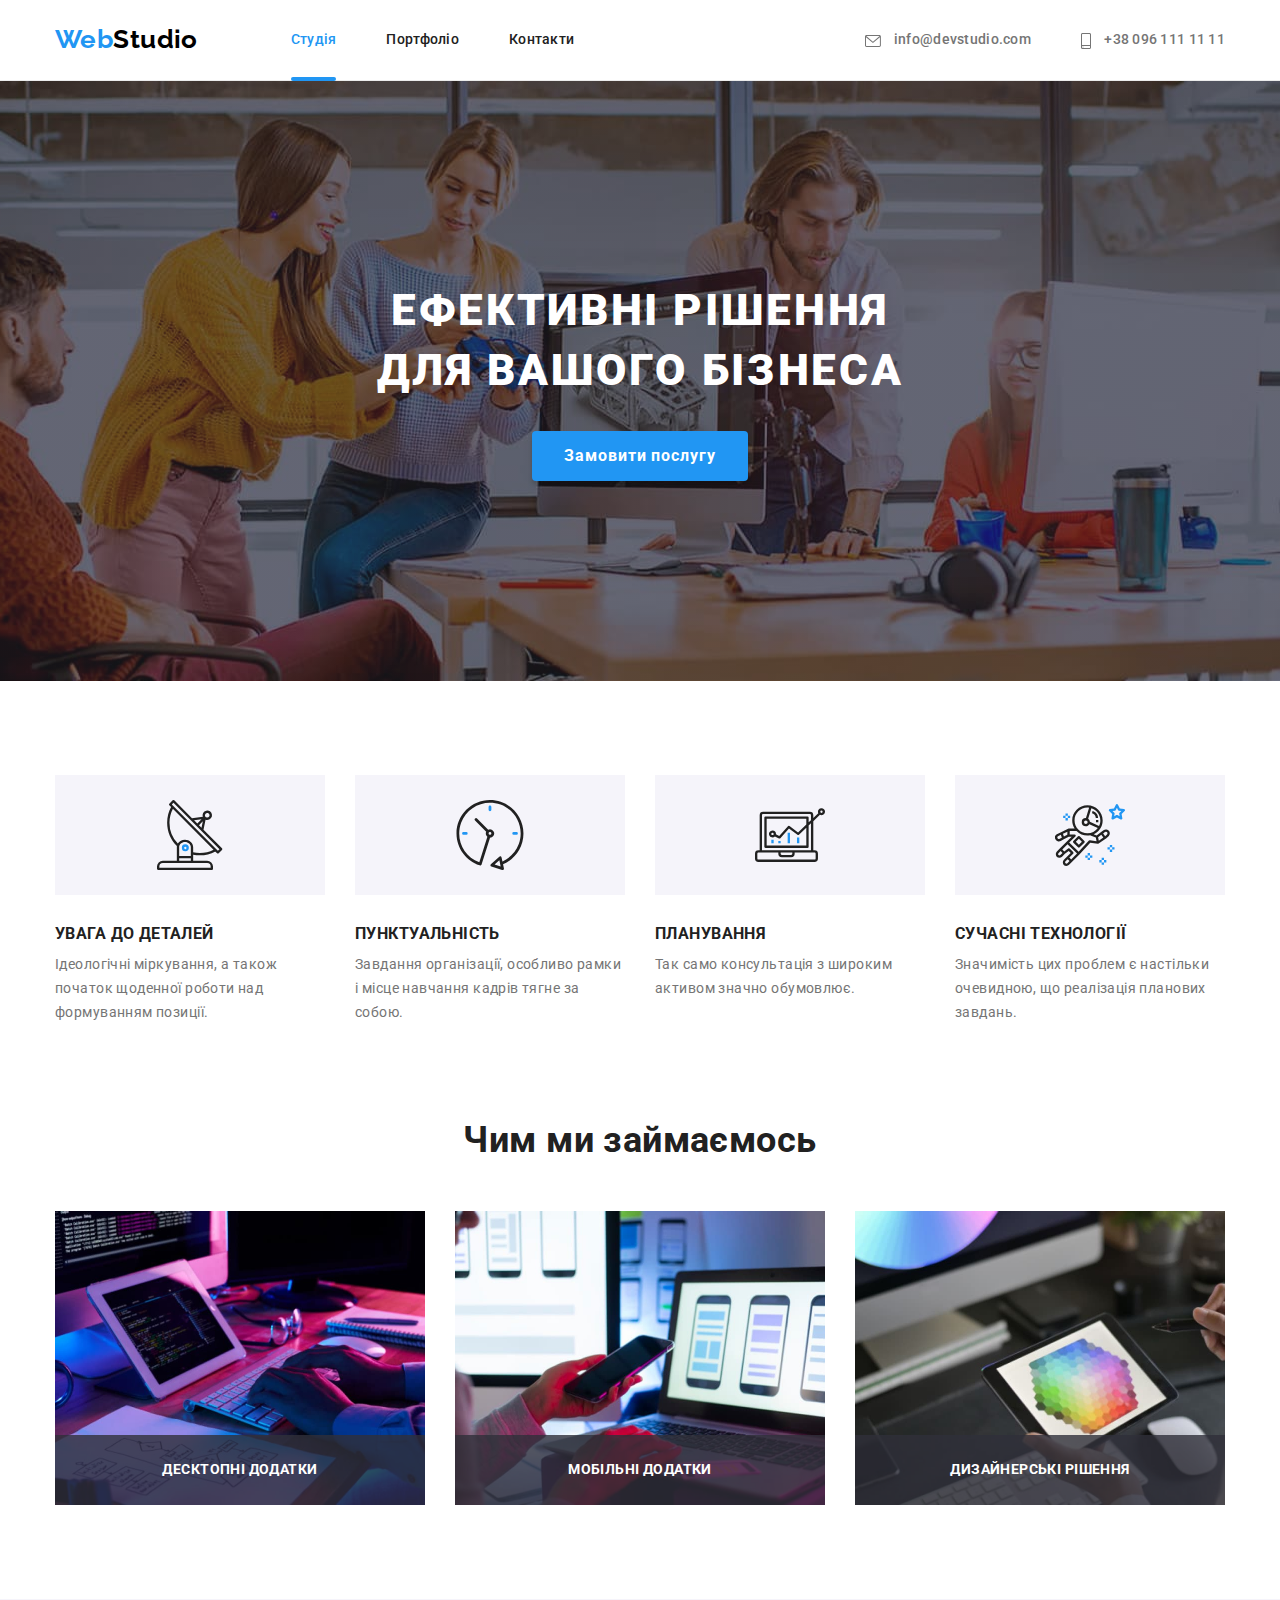
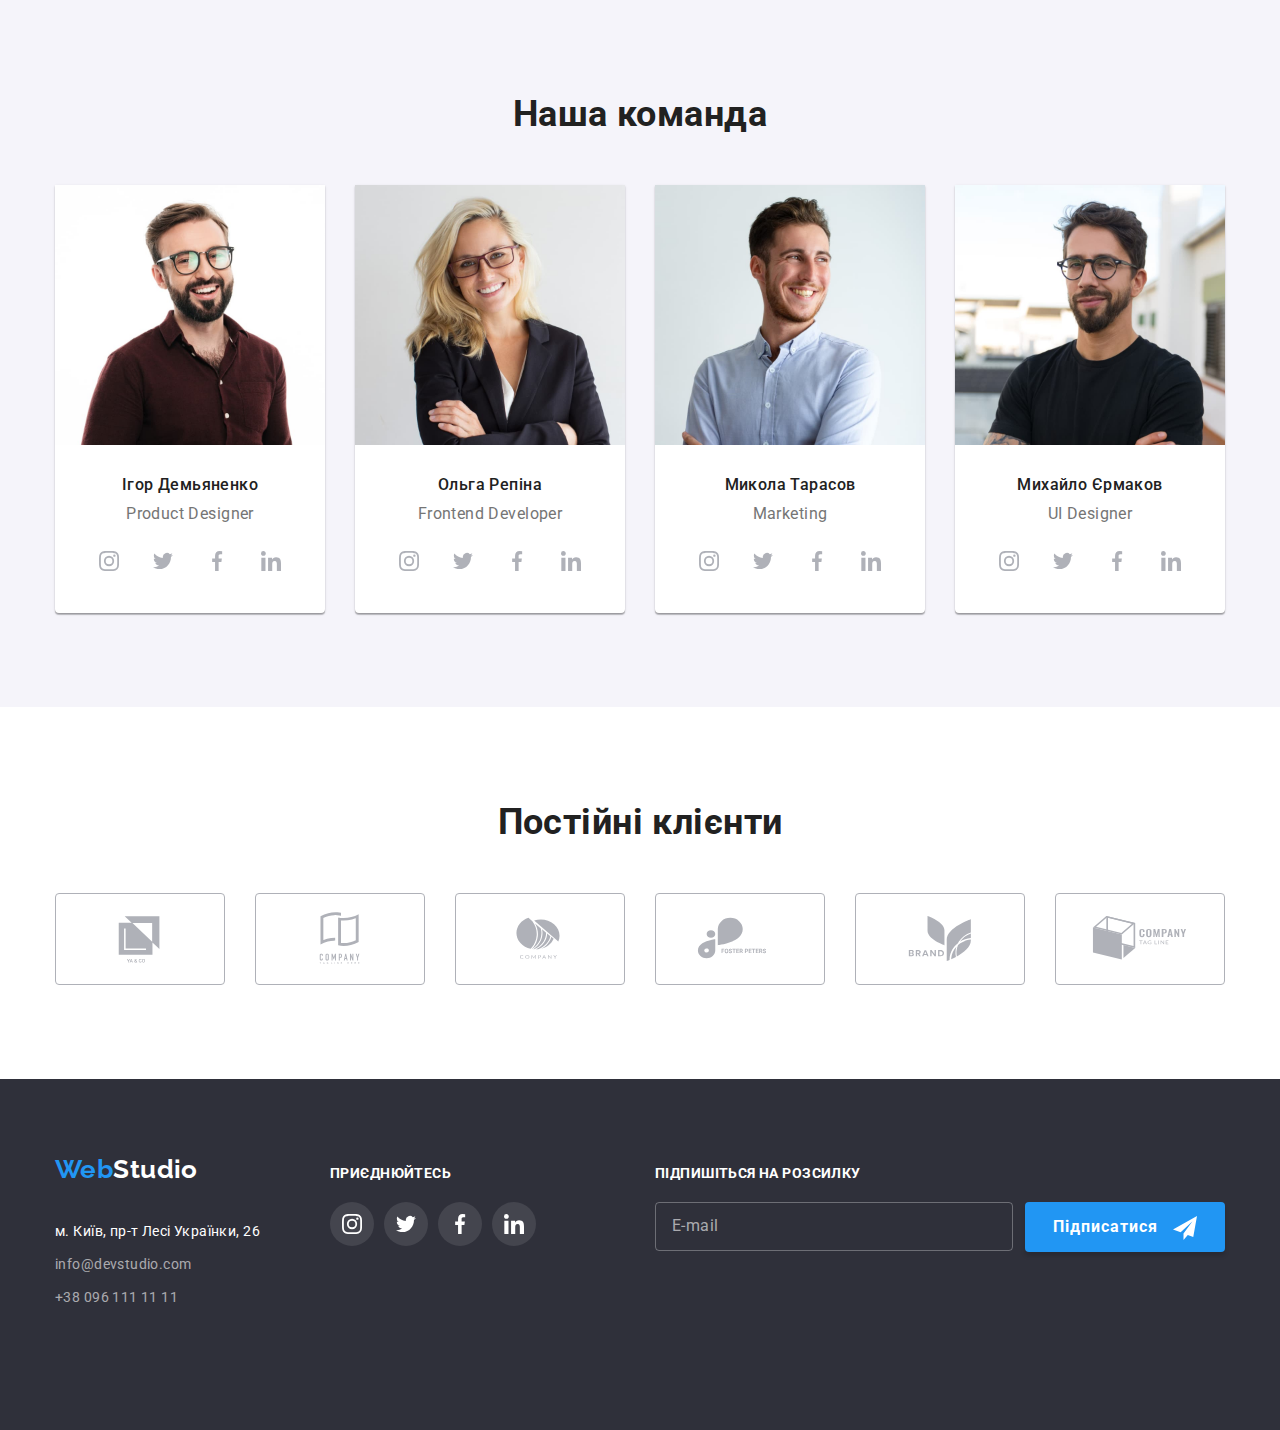
==== commit 99760029: "add hero 1x 2x" ====
--- a/index.html
+++ b/index.html
@@ -70,19 +70,33 @@
         </button>
         <div class="menu-container" id="menu-container" data-menu>
           <ul class="list menu-nav">
-            <li><a class="link site-nav__link" href="">Студія</a></li>
-            <li><a class="link site-nav__link" href="">Портфоліо</a></li>
-            <li><a class="link site-nav__link" href="">Контакти</a></li>
+            <li><a class="link menu-nav__link menu-nav__link--current" href="">Студія</a></li>
+            <li><a class="link menu-nav__link" href="">Портфоліо</a></li>
+            <li><a class="link menu-nav__link" href="">Контакти</a></li>
           </ul>
           <ul class="list menu-contacts">
-            <li><a href=""></a>+38 096 111 11 11</li>
-            <li><a href=""></a>info@devstudio.com</li>
+            <li>
+              <a class="link menu-contacts__tel" href="tel:+380961111111">+38 096 111 11 11</a>
+            </li>
+            <li>
+              <a class="link menu-contacts__mail" href="mailto:info@devstudio.com"
+                >info@devstudio.com</a
+              >
+            </li>
           </ul>
           <ul class="list menu-socials">
-            <li><a href=""></a>Instagram</li>
-            <li><a href=""></a>Twitter</li>
-            <li><a href=""></a>Facebook</li>
-            <li><a href=""></a>LinkedIn</li>
+            <li class="menu-socials__item">
+              <a class="link menu-social__link" href="#">Instagram</a>
+            </li>
+            <li class="menu-socials__item">
+              <a class="link menu-social__link" href="#">Twitter</a>
+            </li>
+            <li class="menu-socials__item">
+              <a class="link menu-social__link" href="#">Facebook</a>
+            </li>
+            <li class="menu-socials__item">
+              <a class="link menu-social__link" href="#">LinkedIn</a>
+            </li>
           </ul>
         </div>
       </div>
--- a/css/main.min.css
+++ b/css/main.min.css
@@ -1,2 +1,2 @@
-:root{--primary-text-color: #757575;--title-text-color: #212121;--accent-color: #2196f3;--primary-white-color: #ffffff}.visually-hidden{position:absolute;white-space:nowrap;width:1px;height:1px;overflow:hidden;border:0;padding:0;clip:rect(0 0 0 0);clip-path:inset(50%);margin:-1px}body{background-color:var(--primary-white-color);color:var(--primary-text-color);font-size:14px;font-family:Roboto,sans-serif;letter-spacing:0.03em}.section-title{margin-top:0;margin-bottom:30px;color:var(--title-text-color);font-weight:700;font-size:28px;line-height:1.17;text-align:center}@media screen and (min-width: 1200px){.section-title{font-size:36px;margin-bottom:50px}}.section{padding-top:60px;padding-bottom:60px}@media screen and (min-width: 1200px){.section{padding-top:94px;padding-bottom:94px}}h1,h2,h3,h4,h5,h6,p{margin-top:0;margin-bottom:0}.list{padding:0;margin:0;list-style:none}.link{text-decoration:none;color:currentColor}.img{display:block;max-width:100%;height:auto}.container{padding-left:15px;padding-right:15px;margin-left:auto;margin-right:auto}@media screen and (min-width: 480px){.container{width:480px}}@media screen and (min-width: 768px){.container{width:768px}}@media screen and (min-width: 1200px){.container{width:1200px}}.logo{padding-top:15px;padding-bottom:15px;color:#000000;font-family:Raleway,sans-serif;font-weight:700;font-size:26px;line-height:1.2}.logo--accent{color:var(--accent-color)}@media screen and (min-width: 1200px){.header__logo{margin-right:93px}}.footer__logo{display:block;text-align:center;margin-bottom:20px;color:var(--primary-white-color);line-height:1.19}@media screen and (min-width: 1200px){.footer__logo{text-align:left}}.site-nav{display:flex}@media screen and (max-width: 767.98px){.site-nav{display:none}}.site-nav__item:not(:last-child){margin-right:50px}.site-nav__link--current{position:relative}.site-nav__link--current::after{position:absolute;bottom:-1px;left:0;content:'';width:100%;height:4px;border-radius:2px;background-color:var(--accent-color)}.site-nav__link{display:block;padding-top:32px;padding-bottom:32px;color:var(--title-text-color);font-weight:500;line-height:1.14;letter-spacing:0.02em;transition:color 250ms cubic-bezier(0.4, 0, 0.2, 1)}.site-nav__link:hover,.site-nav__link:focus{color:var(--accent-color)}.site-nav__link--current{color:var(--accent-color)}.contact{display:flex;margin-left:auto}@media screen and (max-width: 767.98px){.contact{display:none}}.contact__item+.contact__item{margin-left:50px}.contact__link{color:var(--primary-text-color);font-weight:500;line-height:1.14;letter-spacing:0.02em;transition:color 250ms cubic-bezier(0.4, 0, 0.2, 1)}.contact__link:hover,.contact__link:focus{color:var(--accent-color)}.contact__link:hover:hover .contact__icon,.contact__link:hover:focus .contact__icon,.contact__link:focus:hover .contact__icon,.contact__link:focus:focus .contact__icon{fill:var(--accent-color)}.contact__icon{fill:#757575;margin-right:10px;vertical-align:middle;transition:fill 250ms cubic-bezier(0.4, 0, 0.2, 1)}.menu-button{position:relative;z-index:10;display:flex;justify-content:center;align-items:center;width:40px;height:40px;padding:0;border:none;background-color:transparent;cursor:pointer}@media screen and (min-width: 768px){.menu-button{display:none}}.menu-button .icon-close{display:none}.menu-button.is-open .icon-close{display:block}.menu-button.is-open .icon-menu{display:none}.menu-container{display:none;position:fixed;top:0;left:0;width:100%;height:100%;background-color:#ffffff;padding:48px 40px}.menu-container.is-open{display:block}.menu-nav{font-size:40px}.button{padding:0;min-width:200px;height:50px;color:#ffffff;background-color:var(--accent-color);border:none;box-shadow:0px 4px 4px rgba(0,0,0,0.15);border-radius:4px;font-weight:700;font-size:16px;line-height:1.88;letter-spacing:0.06em;font-family:inherit;outline:transparent;cursor:pointer;transition:background-color 250ms cubic-bezier(0.4, 0, 0.2, 1)}.button:hover,.button:focus{background-color:#188ce8}.hero__btn{padding:10px 32px}.footer__btn{padding:10px 28px}.button__icon{fill:#ffffff;vertical-align:middle}.address{text-align:center;margin-bottom:60px}@media screen and (min-width: 1200px){.address{text-align:left}}.address__location{font-style:normal;color:#ffffff;line-height:1.71}.address__item:not(:last-child){margin-bottom:8px}@media screen and (min-width: 1200px){.address__item:not(:last-child){margin-bottom:9px}}.address__link{color:rgba(255,255,255,0.6);font-style:normal;line-height:1.71}.address__link:hover,.address__link:focus{color:var(--accent-color)}.social-media{width:206px;text-align:center;margin:0 auto;margin-bottom:60px}@media screen and (min-width: 768px){.social-media{margin-left:165px}}@media screen and (min-width: 1200px){.social-media{margin-left:70px;text-align:left}}.social__title{font-weight:700;line-height:1.14;text-transform:uppercase;color:#ffffff;display:block;margin-bottom:20px}.socials{display:flex}.socials__link{display:flex;background-color:rgba(255,255,255,0.1);height:44px;width:44px;border-radius:50%;justify-content:center;align-items:center;cursor:pointer;transition:background-color 250ms cubic-bezier(0.4, 0, 0.2, 1)}.socials__link:hover,.socials__link:focus{background-color:var(--accent-color)}.socials__item:not(:last-child){margin-right:10px}.socials__icon{fill:#ffffff}.form{text-align:center}@media screen and (min-width: 768px){.form{width:450px}}@media screen and (min-width: 1200px){.form{width:570px;margin-left:auto;text-align:left}}@media screen and (min-width: 1200px){.footer-form{display:flex}}.footer-form__input{width:100%;color:#ffffff;background-color:inherit;border:1px solid rgba(255,255,255,0.3);border-radius:4px;margin-bottom:20px;padding:15px 16px;outline:transparent}.footer-form__input::placeholder{font-size:16px;line-height:1.25;letter-spacing:0.03em;color:rgba(255,255,255,0.6)}@media screen and (min-width: 1200px){.footer-form__input{width:358px;margin-right:12px}}.filters{display:flex;margin-bottom:50px;justify-content:center}.filters__item:not(:last-child){margin-right:8px}.filters__button{border:none;border-radius:4px;padding:6px 22px;color:var(--title-text-color);background-color:#f5f4fa;font-weight:500;font-size:16px;line-height:1.62;text-align:center;font-family:inherit;transition:color 250ms cubic-bezier(0.4, 0, 0.2, 1),background-color 250ms cubic-bezier(0.4, 0, 0.2, 1),box-shadow 250ms cubic-bezier(0.4, 0, 0.2, 1)}.filters__button:hover,.filters__button:focus{color:#ffffff;background-color:#2196f3;box-shadow:0px 4px 4px rgba(0,0,0,0.25)}.filters__button--active{background-color:#2196f3;color:#ffffff}.backdrop{position:fixed;z-index:100;top:0;left:0;width:100%;height:100%;background-color:rgba(0,0,0,0.2);overflow-y:scroll;opacity:1;visibility:visible;pointer-events:initial;transition-property:opacity, visibility;transition-duration:250ms;transition-timing-function:cubic-bezier(0.4, 0, 0.2, 1);transition-delay:0s}.backdrop.is-hidden{opacity:0;visibility:hidden;pointer-events:none}.modal{position:absolute;top:50%;left:50%;transform:translate(-50%, -50%);width:100%;max-width:450px;padding:40px;background-color:#ffffff;border-radius:4px;box-shadow:0px 1px 3px rgba(0,0,0,0.12),0px 1px 1px rgba(0,0,0,0.14),0px 2px 1px rgba(0,0,0,0.2)}@media screen and (max-width: 767.98px){.modal{width:90%}}@media screen and (min-width: 1200px){.modal{max-width:528px}}.modal__close-btn{position:absolute;display:flex;justify-content:center;align-items:center;position:absolute;top:8px;right:8px;width:30px;height:30px;border:1px solid rgba(0,0,0,0.1);border-radius:50%;background-color:#fff}.modal__close-btn:hover .modal__close-icon,.modal__close-btn:focus .modal__close-icon{fill:var(--accent-color)}.modal__close-icon{fill:#000000;transition:fill 250ms cubic-bezier(0.4, 0, 0.2, 1)}.modal__title{display:block;text-align:center;margin-bottom:12px;font-weight:700;font-size:20px;line-height:1.15;text-align:center;color:var(--title-text-color)}.modal-form__label{position:relative;display:flex;flex-direction:column;margin-bottom:10px;transition:fill 250ms cubic-bezier(0.4, 0, 0.2, 1)}.modal-form__label:last-of-type{margin-bottom:20px}.modal-form__label:hover .modal-form__input,.modal-form__label:hover .modal-form__coment{border-color:var(--accent-color)}.modal-form__label:focus-within .modal-form__input,.modal-form__label:focus-within .modal-form__coment{border-color:var(--accent-color)}.modal-form__label:focus-within>.modal-form__icon{fill:var(--accent-color)}.modal-form__text{font-size:12px;line-height:1.17;letter-spacing:0.01em}.modal-form__input{width:100%;padding:11px;padding-left:42px;margin-top:4px;border:1px solid rgba(33,33,33,0.2);border-radius:4px;outline:transparent;transition:border-color 250ms cubic-bezier(0.4, 0, 0.2, 1)}.modal-form__icon{position:absolute;left:12px;top:50%;fill:var(--title-text-color)}.modal-form__coment{display:block;width:100%;height:120px;border:1px solid rgba(33,33,33,0.2);border-radius:4px;resize:none;margin-top:4px;padding:12px 16px;outline:transparent;transition:border-color 250ms cubic-bezier(0.4, 0, 0.2, 1)}.modal-form__coment::placeholder{font-size:12px;line-height:1.17;letter-spacing:0.01em;color:rgba(117,117,117,0.5)}.modal-form__agreement{display:flex;align-items:center;justify-content:center;margin-bottom:30px}.modal-form__agreement-checkbox{display:flex;align-items:center;justify-content:center;width:16px;height:15px;outline:2px solid var(--title-text-color);outline-offset:-2px;border-radius:2px;fill:transparent;transition:background-color 250ms cubic-bezier(0.4, 0, 0.2, 1),outline-color 250ms cubic-bezier(0.4, 0, 0.2, 1),fill 250ms cubic-bezier(0.4, 0, 0.2, 1)}.modal-form__checkbox:checked+.modal-form__agreement-checkbox{fill:#ffffff;background-color:var(--accent-color);outline-color:var(--accent-color)}.modal-form__checkbox:focus+.modal-form__agreement-checkbox{outline-color:var(--accent-color)}.modal-form__agreement-text{margin-left:7px;line-height:1.71;text-align:center}.modal-form__agreement-link{color:var(--accent-color);text-decoration-line:underline}.modal-form__btn{display:block;margin:0 auto}.header{position:relative;border-bottom:1px solid #ececec}.header__container{display:flex;align-items:center}@media screen and (max-width: 767.98px){.header__container{justify-content:space-between}}.hero-title{max-width:350px;margin-top:0;margin-right:auto;margin-bottom:30px;margin-left:auto;color:#ffffff;font-weight:900;font-size:26px;line-height:1.62;letter-spacing:0.06em;text-transform:uppercase}@media screen and (min-width: 1200px){.hero-title{max-width:596px;font-size:44px;line-height:1.36}}.hero{padding-top:118px;padding-bottom:118px;max-height:400px;text-align:center;max-width:1600px;margin-left:auto;margin-right:auto;background-color:#c4c4c4;background-image:linear-gradient(to right, rgba(47,48,58,0.4), rgba(47,48,58,0.4)),url(../images/hero-mobile.jpg);background-repeat:no-repeat;background-position:center;background-size:cover}@media screen and (min-width: 768px){.hero{background-image:linear-gradient(to right, rgba(47,48,58,0.4), rgba(47,48,58,0.4)),url(../images/hero-tablet.jpg)}}@media screen and (min-width: 1200px){.hero{padding-top:200px;padding-bottom:200px;max-height:600px;background-image:linear-gradient(to right, rgba(47,48,58,0.4), rgba(47,48,58,0.4)),url(../images/hero.jpg)}}@media screen and (min-width: 768px){.specifics-list{display:flex;flex-wrap:wrap;margin:-15px}}@media screen and (max-width: 767.98px){.specifics-list__item{margin-bottom:30px}}@media screen and (min-width: 768px){.specifics-list__item{flex-basis:calc((100% - 60px) / 2);margin:15px}}@media screen and (min-width: 1200px){.specifics-list__item{flex-basis:calc((100% - 120px) / 4)}}.specifics-list__title{margin-top:0;margin-bottom:10px;color:var(--title-text-color);line-height:1.14;text-transform:uppercase}@media screen and (max-width: 767.98px){.specifics-list__title{text-align:center}}.specifics-list__text{line-height:1.71}.specifics-list__icon{text-align:center;background-color:#f5f4fa;margin-bottom:30px;height:120px}@media screen and (min-width: 768px){.specifics-list__icon{display:flex;justify-content:center;align-items:center}}@media screen and (max-width: 1199.98px){.work{display:none}}.work{padding-top:0;padding-bottom:94px}.work-list{display:flex}.work-list__item{position:relative}.work-list__item:not(:last-child){margin-right:30px}.work-list__image{display:block}.work-list__text{position:absolute;left:0;bottom:0;width:100%;min-height:70px;display:flex;justify-content:center;align-items:center;font-weight:700;font-size:14px;line-height:1.14;text-transform:uppercase;color:#ffffff;background-color:rgba(47,48,58,0.8)}.team{background-color:#f5f4fa}@media screen and (min-width: 768px){.team-list{display:flex;flex-wrap:wrap;margin:-15px}}.team-list__item{background:#ffffff;box-shadow:0px 1px 3px rgba(0,0,0,0.12),0px 1px 1px rgba(0,0,0,0.14),0px 2px 1px rgba(0,0,0,0.2);border-radius:0px 0px 4px 4px}@media screen and (max-width: 767.98px){.team-list__item{margin-bottom:30px}}@media screen and (min-width: 768px){.team-list__item{flex-basis:calc((100% - 60px) / 2);margin:15px}}@media screen and (min-width: 1200px){.team-list__item{flex-basis:calc((100% - 120px) / 4)}}.team__image{object-position:center}.team__name{margin-top:0;margin-bottom:10px;color:var(--title-text-color);font-weight:500;font-size:16px;line-height:1.19;text-align:center}.team__position{font-size:16px;line-height:1.19;text-align:center}.team__members{padding-top:30px;padding-right:15px;padding-bottom:30px;padding-left:15px}.team-socials{margin-top:16px;display:flex;justify-content:center}.team-socials__item:not(:last-child){margin-right:10px}.team-socials__link{display:flex;justify-content:center;align-items:center;width:44px;height:44px;border-radius:50%;color:#afb1b8;cursor:pointer;transition:background-color 250ms cubic-bezier(0.4, 0, 0.2, 1),color 250ms cubic-bezier(0.4, 0, 0.2, 1)}.team-socials__link:hover,.team-socials__link:focus{background-color:var(--accent-color);color:#ffffff}.team-socials__icon{fill:currentColor}.clients{display:flex;flex-wrap:wrap;margin:-15px;justify-content:center;align-items:center}.clients__item{margin:15px;flex-basis:calc((100% - 60px) / 2)}@media screen and (min-width: 768px){.clients__item{flex-basis:calc((100% - 90px) / 3)}}@media screen and (min-width: 1200px){.clients__item{flex-basis:calc((100% - 180px) / 6)}}.clients__link{display:flex;justify-content:center;align-items:center;border:1px solid #afb1b8;border-radius:4px;height:92px;cursor:pointer;transition:border-color 250ms cubic-bezier(0.4, 0, 0.2, 1)}.clients__link:hover,.clients__link:focus{border-color:var(--accent-color)}.clients__link:hover .clients__icon,.clients__link:focus .clients__icon{fill:#2196f3}@media screen and (min-width: 480px){.clients__link{width:210px}}@media screen and (min-width: 768px){.clients__link{width:226px}}@media screen and (min-width: 1200px){.clients__link{width:170px}}.clients__icon{fill:#afb1b8;transition:fill 250ms cubic-bezier(0.4, 0, 0.2, 1)}.footer{padding-top:60px;padding-bottom:60px;background-color:#2f303a}@media screen and (min-width: 768px){.footer__container{display:flex;flex-wrap:wrap;justify-content:center;align-items:center}}@media screen and (min-width: 1200px){.footer__container{align-items:baseline}}@media screen and (min-width: 768px) and (max-width: 1199.98px){.footer-left-site{margin-left:76px}}.product{display:flex;flex-wrap:wrap}.product__item{margin-right:30px;margin-bottom:30px}.product__item:nth-child(3n){margin-right:0}.product__item:nth-last-child(-n+3){margin-bottom:0}.product__link{display:block;width:370px;transition:box-shadow 250ms cubic-bezier(0.4, 0, 0.2, 1)}.product__link:hover,.product__link:focus{box-shadow:0px 1px 1px rgba(0,0,0,0.12),0px 4px 4px rgba(0,0,0,0.06),1px 4px 6px rgba(0,0,0,0.16)}.product__link:hover .product__content,.product__link:focus .product__content{transform:translateY(0)}.product__title{margin-bottom:4px;color:var(--title-text-color);font-size:18px;line-height:2;letter-spacing:0.06em}.product__text{color:var(--primary-text-color);font-size:16px;line-height:30px}.product__image{display:block}.product__meta{padding:20px 24px;background:#ffffff;border:1px solid #eeeeee}.product__overlay{position:relative;overflow:hidden}.product__content{position:absolute;top:0;left:0;transform:translateY(100%);padding:63px 24px;width:100%;height:100%;font-size:18px;line-height:1.55;color:#ffffff;background-color:rgba(33,150,243,0.9);transition:transform 250ms cubic-bezier(0.4, 0, 0.2, 1),opasity 250ms cubic-bezier(0.4, 0, 0.2, 1)}
+:root{--primary-text-color: #757575;--title-text-color: #212121;--accent-color: #2196f3;--primary-white-color: #ffffff}.visually-hidden{position:absolute;white-space:nowrap;width:1px;height:1px;overflow:hidden;border:0;padding:0;clip:rect(0 0 0 0);clip-path:inset(50%);margin:-1px}body{background-color:var(--primary-white-color);color:var(--primary-text-color);font-size:14px;font-family:Roboto,sans-serif;letter-spacing:0.03em}.section-title{margin-top:0;margin-bottom:30px;color:var(--title-text-color);font-weight:700;font-size:28px;line-height:1.17;text-align:center}@media screen and (min-width: 1200px){.section-title{font-size:36px;margin-bottom:50px}}.section{padding-top:60px;padding-bottom:60px}@media screen and (min-width: 1200px){.section{padding-top:94px;padding-bottom:94px}}h1,h2,h3,h4,h5,h6,p{margin-top:0;margin-bottom:0}.list{padding:0;margin:0;list-style:none}.link{text-decoration:none;color:currentColor}img{display:block;max-width:100%;height:auto}.container{padding-left:15px;padding-right:15px;margin-left:auto;margin-right:auto}@media screen and (min-width: 480px){.container{width:480px}}@media screen and (min-width: 768px){.container{width:768px}}@media screen and (min-width: 1200px){.container{width:1200px}}.logo{padding-top:15px;padding-bottom:15px;color:#000000;font-family:Raleway,sans-serif;font-weight:700;font-size:26px;line-height:1.2}.logo--accent{color:var(--accent-color)}@media screen and (min-width: 1200px){.header__logo{margin-right:93px}}.footer__logo{display:block;text-align:center;margin-bottom:20px;color:var(--primary-white-color);line-height:1.19}@media screen and (min-width: 1200px){.footer__logo{text-align:left}}.site-nav{display:flex}@media screen and (max-width: 767.98px){.site-nav{display:none}}.site-nav__item:not(:last-child){margin-right:50px}.site-nav__link--current{position:relative}.site-nav__link--current::after{position:absolute;bottom:-1px;left:0;content:'';width:100%;height:4px;border-radius:2px;background-color:var(--accent-color)}.site-nav__link{display:block;padding-top:32px;padding-bottom:32px;color:var(--title-text-color);font-weight:500;line-height:1.14;letter-spacing:0.02em;transition:color 250ms cubic-bezier(0.4, 0, 0.2, 1)}.site-nav__link:hover,.site-nav__link:focus{color:var(--accent-color)}.site-nav__link--current{color:var(--accent-color)}.contact{display:flex;margin-left:auto}@media screen and (max-width: 767.98px){.contact{display:none}}.contact__item+.contact__item{margin-left:50px}.contact__link{color:var(--primary-text-color);font-weight:500;line-height:1.14;letter-spacing:0.02em;transition:color 250ms cubic-bezier(0.4, 0, 0.2, 1)}.contact__link:hover,.contact__link:focus{color:var(--accent-color)}.contact__link:hover:hover .contact__icon,.contact__link:hover:focus .contact__icon,.contact__link:focus:hover .contact__icon,.contact__link:focus:focus .contact__icon{fill:var(--accent-color)}.contact__icon{fill:#757575;margin-right:10px;vertical-align:middle;transition:fill 250ms cubic-bezier(0.4, 0, 0.2, 1)}.menu-button{position:relative;z-index:10;display:flex;justify-content:center;align-items:center;width:40px;height:40px;padding:0;border:none;background-color:transparent;cursor:pointer}.menu-button:hover .menu-button__icon,.menu-button:focus .menu-button__icon{fill:var(--accent-color)}@media screen and (min-width: 768px){.menu-button{display:none}}.menu-button__icon{fill:var(--title-text-color)}.menu-button .icon-close{display:none}.menu-button.is-open .icon-close{display:block}.menu-button.is-open .icon-menu{display:none}.menu-container{display:none;position:fixed;top:0;left:0;width:100%;height:100%;background-color:#ffffff;padding:48px 40px}.menu-container.is-open{display:flex;flex-direction:column}.menu-nav__link{font-weight:500;font-size:40px;line-height:1.18;letter-spacing:0.02em;color:var(--title-text-color)}.menu-nav__link--current{color:var(--accent-color)}.menu-contacts{margin-top:auto}.menu-contacts__tel{font-weight:500;font-size:34px;line-height:1.18;letter-spacing:0.02em;color:var(--accent-color)}@media screen and (max-width: 479.98px){.menu-contacts__tel{font-size:24px}}.menu-contacts__mail{font-weight:500;font-size:24px;line-height:28px;letter-spacing:0.02em;color:var(--primary-text-color)}.menu-socials{display:flex;justify-content:center;align-items:center}.menu-social__link{font-weight:500;font-size:18px;line-height:1.22;letter-spacing:0.02em;color:var(--accent-color)}.menu-socials__item:not(:last-child) .menu-social__link{border-right:1px solid rgba(33,33,33,0.2);padding-right:10px}.menu-socials__item:not(:last-child){margin-right:10px}.button{padding:0;min-width:200px;height:50px;color:#ffffff;background-color:var(--accent-color);border:none;box-shadow:0px 4px 4px rgba(0,0,0,0.15);border-radius:4px;font-weight:700;font-size:16px;line-height:1.88;letter-spacing:0.06em;font-family:inherit;outline:transparent;cursor:pointer;transition:background-color 250ms cubic-bezier(0.4, 0, 0.2, 1)}.button:hover,.button:focus{background-color:#188ce8}.hero__btn{padding:10px 32px}.footer__btn{padding:10px 28px}.button__icon{fill:#ffffff;vertical-align:middle;margin-left:10px}.address{text-align:center;margin-bottom:60px}@media screen and (min-width: 1200px){.address{text-align:left}}.address__location{font-style:normal;color:#ffffff;line-height:1.71}.address__item:not(:last-child){margin-bottom:8px}@media screen and (min-width: 1200px){.address__item:not(:last-child){margin-bottom:9px}}.address__link{color:rgba(255,255,255,0.6);font-style:normal;line-height:1.71}.address__link:hover,.address__link:focus{color:var(--accent-color)}.social-media{width:206px;text-align:center;margin:0 auto;margin-bottom:60px}@media screen and (min-width: 768px){.social-media{margin-left:165px}}@media screen and (min-width: 1200px){.social-media{margin-left:70px;text-align:left}}.social__title{font-weight:700;line-height:1.14;text-transform:uppercase;color:#ffffff;display:block;margin-bottom:20px}.socials{display:flex}.socials__link{display:flex;background-color:rgba(255,255,255,0.1);height:44px;width:44px;border-radius:50%;justify-content:center;align-items:center;cursor:pointer;transition:background-color 250ms cubic-bezier(0.4, 0, 0.2, 1)}.socials__link:hover,.socials__link:focus{background-color:var(--accent-color)}.socials__item:not(:last-child){margin-right:10px}.socials__icon{fill:#ffffff}.form{text-align:center}@media screen and (min-width: 768px){.form{width:450px}}@media screen and (min-width: 1200px){.form{width:570px;margin-left:auto;text-align:left}}@media screen and (min-width: 1200px){.footer-form{display:flex}}.footer-form__input{width:100%;color:#ffffff;background-color:inherit;border:1px solid rgba(255,255,255,0.3);border-radius:4px;margin-bottom:20px;padding:15px 16px;outline:transparent}.footer-form__input::placeholder{font-size:16px;line-height:1.25;letter-spacing:0.03em;color:rgba(255,255,255,0.6)}@media screen and (min-width: 1200px){.footer-form__input{width:358px;margin-right:12px}}.filters{display:flex;margin-bottom:50px;justify-content:center}.filters__item:not(:last-child){margin-right:8px}.filters__button{border:none;border-radius:4px;padding:6px 22px;color:var(--title-text-color);background-color:#f5f4fa;font-weight:500;font-size:16px;line-height:1.62;text-align:center;font-family:inherit;transition:color 250ms cubic-bezier(0.4, 0, 0.2, 1),background-color 250ms cubic-bezier(0.4, 0, 0.2, 1),box-shadow 250ms cubic-bezier(0.4, 0, 0.2, 1)}.filters__button:hover,.filters__button:focus{color:#ffffff;background-color:#2196f3;box-shadow:0px 4px 4px rgba(0,0,0,0.25)}.filters__button--active{background-color:#2196f3;color:#ffffff}.backdrop{position:fixed;z-index:100;top:0;left:0;width:100%;height:100%;background-color:rgba(0,0,0,0.2);overflow-y:scroll;opacity:1;visibility:visible;pointer-events:initial;transition-property:opacity, visibility;transition-duration:250ms;transition-timing-function:cubic-bezier(0.4, 0, 0.2, 1);transition-delay:0s}.backdrop.is-hidden{opacity:0;visibility:hidden;pointer-events:none}.modal{position:absolute;top:50%;left:50%;transform:translate(-50%, -50%);width:100%;max-width:450px;padding:40px;background-color:#ffffff;border-radius:4px;box-shadow:0px 1px 3px rgba(0,0,0,0.12),0px 1px 1px rgba(0,0,0,0.14),0px 2px 1px rgba(0,0,0,0.2)}@media screen and (max-width: 479.98px){.modal{width:90%}}@media screen and (min-width: 1200px){.modal{max-width:528px}}.modal__close-btn{position:absolute;display:flex;justify-content:center;align-items:center;position:absolute;top:8px;right:8px;width:30px;height:30px;border:1px solid rgba(0,0,0,0.1);border-radius:50%;background-color:#fff}.modal__close-btn:hover .modal__close-icon,.modal__close-btn:focus .modal__close-icon{fill:var(--accent-color)}.modal__close-icon{fill:#000000;transition:fill 250ms cubic-bezier(0.4, 0, 0.2, 1)}.modal__title{display:block;text-align:center;margin-bottom:12px;font-weight:700;font-size:20px;line-height:1.15;text-align:center;color:var(--title-text-color)}.modal-form__label{position:relative;display:flex;flex-direction:column;margin-bottom:10px;transition:fill 250ms cubic-bezier(0.4, 0, 0.2, 1)}.modal-form__label:last-of-type{margin-bottom:20px}.modal-form__label:hover .modal-form__input,.modal-form__label:hover .modal-form__coment{border-color:var(--accent-color)}.modal-form__label:focus-within .modal-form__input,.modal-form__label:focus-within .modal-form__coment{border-color:var(--accent-color)}.modal-form__label:focus-within>.modal-form__icon{fill:var(--accent-color)}.modal-form__text{font-size:12px;line-height:1.17;letter-spacing:0.01em}.modal-form__input{width:100%;padding:11px;padding-left:42px;margin-top:4px;border:1px solid rgba(33,33,33,0.2);border-radius:4px;outline:transparent;transition:border-color 250ms cubic-bezier(0.4, 0, 0.2, 1)}.modal-form__icon{position:absolute;left:12px;top:50%;fill:var(--title-text-color)}.modal-form__coment{display:block;width:100%;height:120px;border:1px solid rgba(33,33,33,0.2);border-radius:4px;resize:none;margin-top:4px;padding:12px 16px;outline:transparent;transition:border-color 250ms cubic-bezier(0.4, 0, 0.2, 1)}.modal-form__coment::placeholder{font-size:12px;line-height:1.17;letter-spacing:0.01em;color:rgba(117,117,117,0.5)}.modal-form__agreement{display:flex;align-items:center;justify-content:center;margin-bottom:30px}.modal-form__agreement-checkbox{display:flex;align-items:center;justify-content:center;width:16px;height:15px;outline:2px solid var(--title-text-color);outline-offset:-2px;border-radius:2px;fill:transparent;transition:background-color 250ms cubic-bezier(0.4, 0, 0.2, 1),outline-color 250ms cubic-bezier(0.4, 0, 0.2, 1),fill 250ms cubic-bezier(0.4, 0, 0.2, 1)}.modal-form__checkbox:checked+.modal-form__agreement-checkbox{fill:#ffffff;background-color:var(--accent-color);outline-color:var(--accent-color)}.modal-form__checkbox:focus+.modal-form__agreement-checkbox{outline-color:var(--accent-color)}.modal-form__agreement-text{margin-left:7px;line-height:1.71;text-align:center}.modal-form__agreement-link{color:var(--accent-color);text-decoration-line:underline}.modal-form__btn{display:block;margin:0 auto}.header{position:relative;border-bottom:1px solid #ececec}.header__container{display:flex;align-items:center}@media screen and (max-width: 767.98px){.header__container{justify-content:space-between}}.hero-title{max-width:350px;margin-top:0;margin-right:auto;margin-bottom:30px;margin-left:auto;color:#ffffff;font-weight:900;font-size:26px;line-height:1.62;letter-spacing:0.06em;text-transform:uppercase}@media screen and (min-width: 1200px){.hero-title{max-width:596px;font-size:44px;line-height:1.36}}.hero{padding-top:118px;padding-bottom:118px;max-height:400px;text-align:center;width:100%;max-width:1600px;margin-left:auto;margin-right:auto;background-color:#c4c4c4;background-image:linear-gradient(to right, rgba(47,48,58,0.4), rgba(47,48,58,0.4)),url("../images/hero/hero_sm.jpg");background-repeat:no-repeat;background-position:center;background-size:cover}@media (min-device-pixel-ratio: 2), (-webkit-min-device-pixel-ratio: 2), (min-resolution: 192dpi), (min-resolution: 2dppx){.hero{background-image:linear-gradient(to right, rgba(47,48,58,0.4), rgba(47,48,58,0.4)),url("../images/hero/hero_sm@2x.jpg")}}@media screen and (min-width: 768px){.hero{background-image:linear-gradient(to right, rgba(47,48,58,0.4), rgba(47,48,58,0.4)),url("../images/hero/hero_md.jpg")}}@media (min-device-pixel-ratio: 2), (-webkit-min-device-pixel-ratio: 2), (min-resolution: 192dpi), (min-resolution: 2dppx){.hero{background-image:linear-gradient(to right, rgba(47,48,58,0.4), rgba(47,48,58,0.4)),url("../images/hero/hero_md@2x.jpg")}}@media screen and (min-width: 1200px){.hero{padding-top:200px;padding-bottom:200px;max-height:600px;background-image:linear-gradient(to right, rgba(47,48,58,0.4), rgba(47,48,58,0.4)),url("../images/hero/hero_lg.jpg")}}@media (min-device-pixel-ratio: 2), (-webkit-min-device-pixel-ratio: 2), (min-resolution: 192dpi), (min-resolution: 2dppx){.hero{background-image:linear-gradient(to right, rgba(47,48,58,0.4), rgba(47,48,58,0.4)),url("../images/hero/hero_lg@2x.jpg")}}@media screen and (min-width: 768px){.specifics-list{display:flex;flex-wrap:wrap;margin:-15px}}@media screen and (max-width: 767.98px){.specifics-list__item{margin-bottom:30px}}@media screen and (min-width: 768px){.specifics-list__item{flex-basis:calc((100% - 60px) / 2);margin:15px}}@media screen and (min-width: 1200px){.specifics-list__item{flex-basis:calc((100% - 120px) / 4)}}.specifics-list__title{margin-top:0;margin-bottom:10px;color:var(--title-text-color);line-height:1.14;text-transform:uppercase}@media screen and (max-width: 767.98px){.specifics-list__title{text-align:center}}.specifics-list__text{line-height:1.71}.specifics-list__icon{text-align:center;background-color:#f5f4fa;margin-bottom:30px;height:120px}@media screen and (min-width: 768px){.specifics-list__icon{display:flex;justify-content:center;align-items:center}}@media screen and (max-width: 1199.98px){.work{display:none}}.work{padding-top:0;padding-bottom:94px}.work-list{display:flex}.work-list__item{position:relative}.work-list__item:not(:last-child){margin-right:30px}.work-list__image{display:block}.work-list__text{position:absolute;left:0;bottom:0;width:100%;min-height:70px;display:flex;justify-content:center;align-items:center;font-weight:700;font-size:14px;line-height:1.14;text-transform:uppercase;color:#ffffff;background-color:rgba(47,48,58,0.8)}.team{background-color:#f5f4fa}@media screen and (min-width: 768px){.team-list{display:flex;flex-wrap:wrap;margin:-15px}}.team-list__item{background:#ffffff;box-shadow:0px 1px 3px rgba(0,0,0,0.12),0px 1px 1px rgba(0,0,0,0.14),0px 2px 1px rgba(0,0,0,0.2);border-radius:0px 0px 4px 4px}@media screen and (max-width: 767.98px){.team-list__item{margin-bottom:30px}}@media screen and (min-width: 768px){.team-list__item{flex-basis:calc((100% - 60px) / 2);margin:15px}}@media screen and (min-width: 1200px){.team-list__item{flex-basis:calc((100% - 120px) / 4)}}.team__image{object-position:center}.team__name{margin-top:0;margin-bottom:10px;color:var(--title-text-color);font-weight:500;font-size:16px;line-height:1.19;text-align:center}.team__position{font-size:16px;line-height:1.19;text-align:center}.team__members{padding-top:30px;padding-right:15px;padding-bottom:30px;padding-left:15px}.team-socials{margin-top:16px;display:flex;justify-content:center}.team-socials__item:not(:last-child){margin-right:10px}.team-socials__link{display:flex;justify-content:center;align-items:center;width:44px;height:44px;border-radius:50%;color:#afb1b8;cursor:pointer;transition:background-color 250ms cubic-bezier(0.4, 0, 0.2, 1),color 250ms cubic-bezier(0.4, 0, 0.2, 1)}.team-socials__link:hover,.team-socials__link:focus{background-color:var(--accent-color);color:#ffffff}.team-socials__icon{fill:currentColor}.clients{display:flex;flex-wrap:wrap;margin:-15px;justify-content:center;align-items:center}.clients__item{margin:15px;flex-basis:calc((100% - 60px) / 2)}@media screen and (min-width: 768px){.clients__item{flex-basis:calc((100% - 90px) / 3)}}@media screen and (min-width: 1200px){.clients__item{flex-basis:calc((100% - 180px) / 6)}}.clients__link{display:flex;justify-content:center;align-items:center;border:1px solid #afb1b8;border-radius:4px;height:92px;cursor:pointer;transition:border-color 250ms cubic-bezier(0.4, 0, 0.2, 1)}.clients__link:hover,.clients__link:focus{border-color:var(--accent-color)}.clients__link:hover .clients__icon,.clients__link:focus .clients__icon{fill:#2196f3}@media screen and (min-width: 480px){.clients__link{width:210px}}@media screen and (min-width: 768px){.clients__link{width:226px}}@media screen and (min-width: 1200px){.clients__link{width:170px}}.clients__icon{fill:#afb1b8;transition:fill 250ms cubic-bezier(0.4, 0, 0.2, 1)}.footer{padding-top:60px;padding-bottom:60px;background-color:#2f303a}@media screen and (min-width: 768px){.footer__container{display:flex;flex-wrap:wrap;justify-content:center;align-items:center}}@media screen and (min-width: 1200px){.footer__container{align-items:baseline}}@media screen and (min-width: 768px) and (max-width: 1199.98px){.footer-left-site{margin-left:76px}}.product{display:flex;flex-wrap:wrap}.product__item{margin-right:30px;margin-bottom:30px}.product__item:nth-child(3n){margin-right:0}.product__item:nth-last-child(-n+3){margin-bottom:0}.product__link{display:block;width:370px;transition:box-shadow 250ms cubic-bezier(0.4, 0, 0.2, 1)}.product__link:hover,.product__link:focus{box-shadow:0px 1px 1px rgba(0,0,0,0.12),0px 4px 4px rgba(0,0,0,0.06),1px 4px 6px rgba(0,0,0,0.16)}.product__link:hover .product__content,.product__link:focus .product__content{transform:translateY(0)}.product__title{margin-bottom:4px;color:var(--title-text-color);font-size:18px;line-height:2;letter-spacing:0.06em}.product__text{color:var(--primary-text-color);font-size:16px;line-height:30px}.product__image{display:block}.product__meta{padding:20px 24px;background:#ffffff;border:1px solid #eeeeee}.product__overlay{position:relative;overflow:hidden}.product__content{position:absolute;top:0;left:0;transform:translateY(100%);padding:63px 24px;width:100%;height:100%;font-size:18px;line-height:1.55;color:#ffffff;background-color:rgba(33,150,243,0.9);transition:transform 250ms cubic-bezier(0.4, 0, 0.2, 1),opasity 250ms cubic-bezier(0.4, 0, 0.2, 1)}
 /*# sourceMappingURL=main.min.css.map */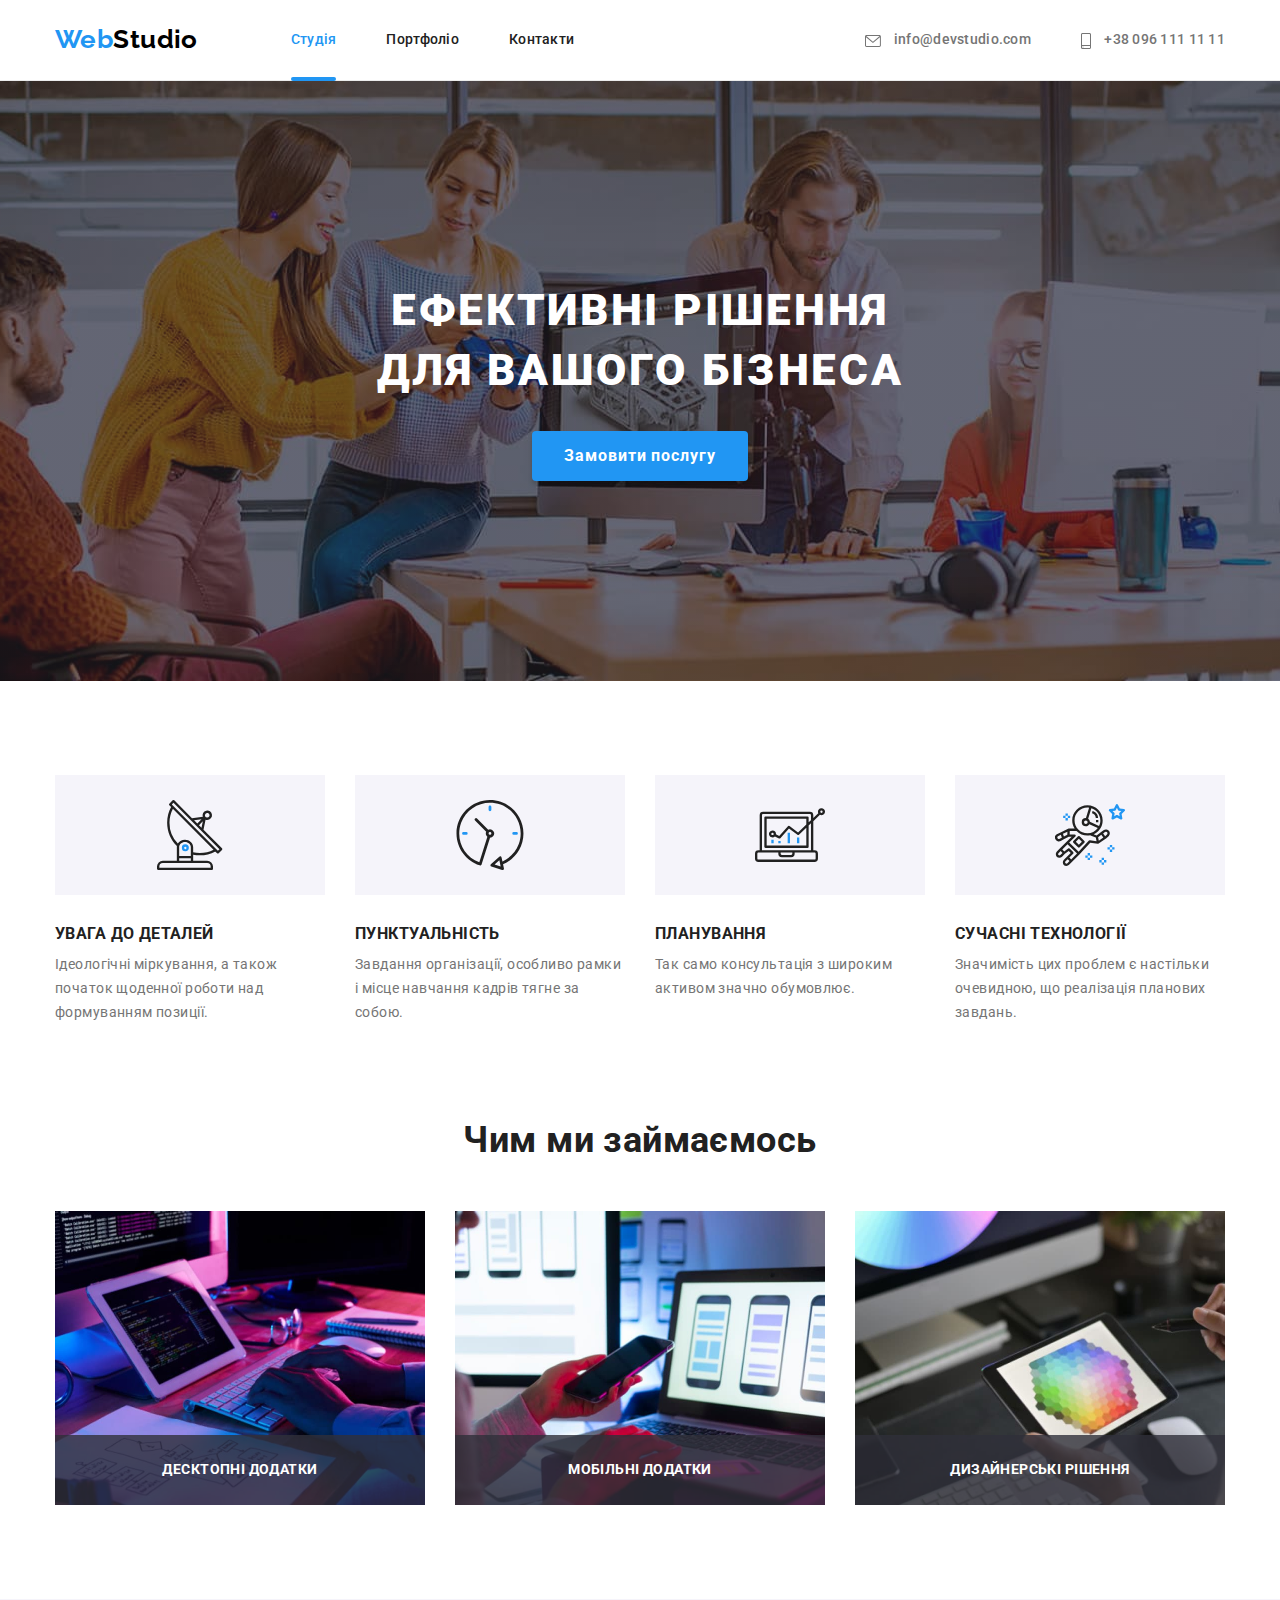
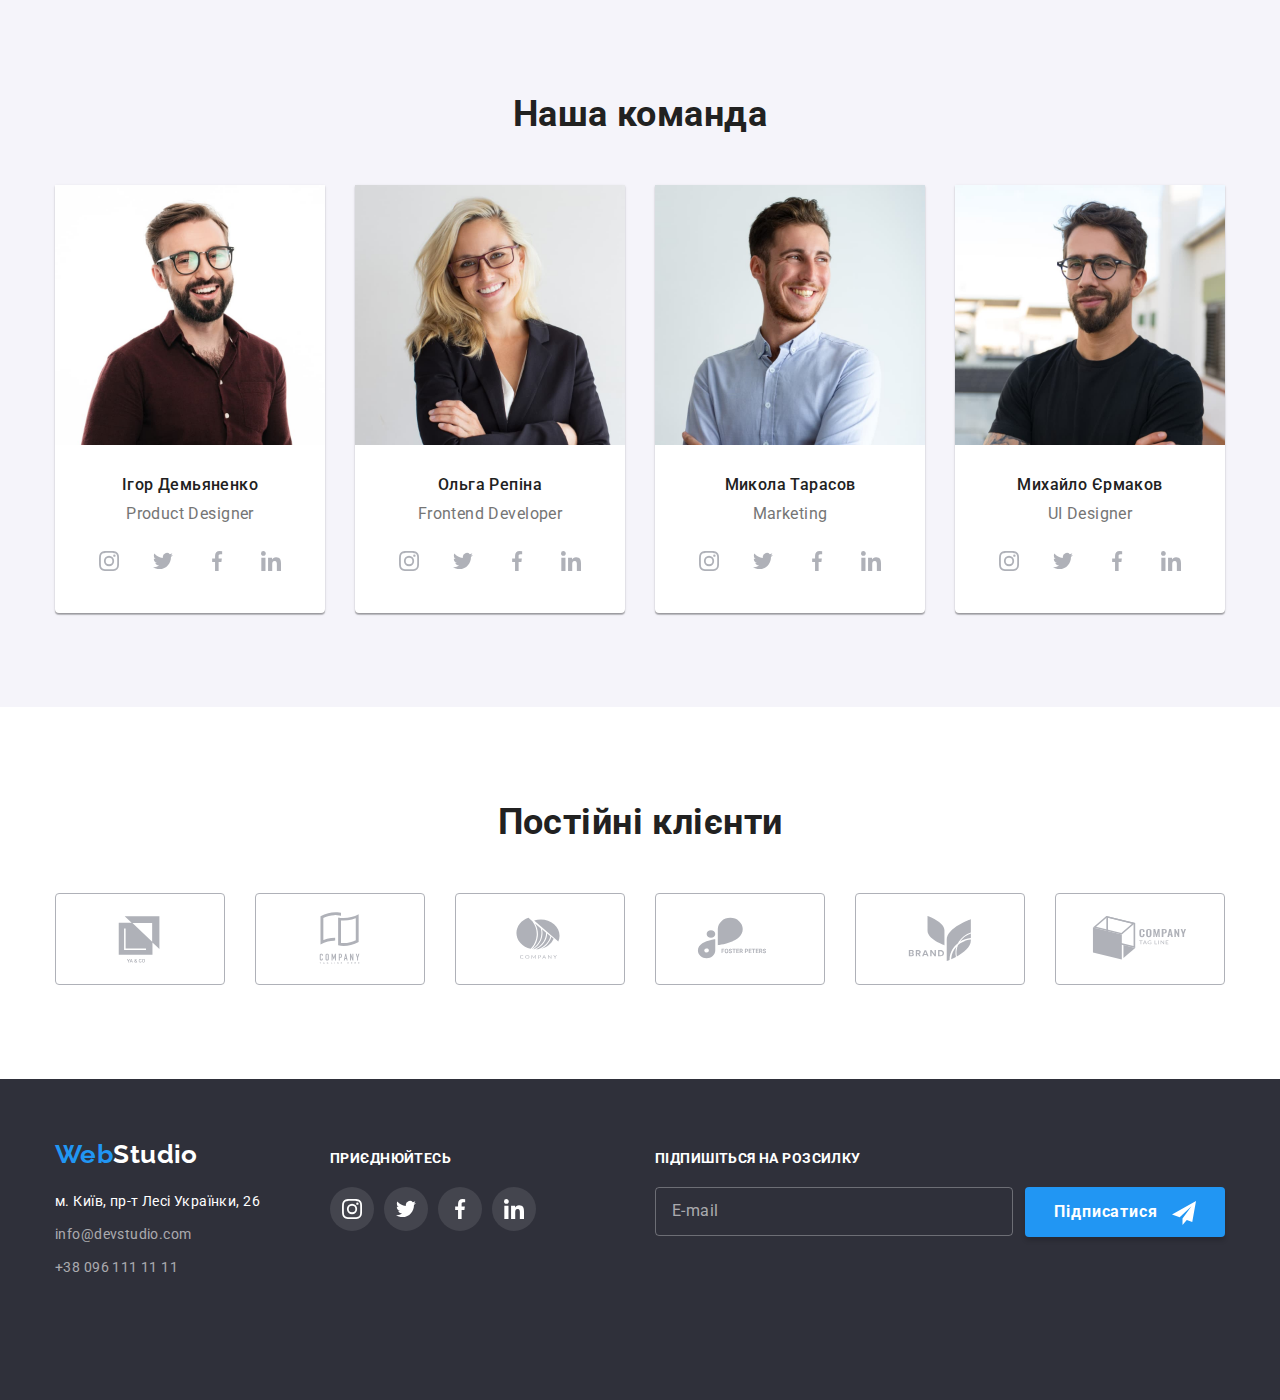
==== commit 28466a85: "menu-portfolio" ====
--- a/index.html
+++ b/index.html
@@ -70,15 +70,17 @@
         </button>
         <div class="menu-container" id="menu-container" data-menu>
           <ul class="list menu-nav">
-            <li><a class="link menu-nav__link menu-nav__link--current" href="">Студія</a></li>
-            <li><a class="link menu-nav__link" href="">Портфоліо</a></li>
-            <li><a class="link menu-nav__link" href="">Контакти</a></li>
+            <li class="menu-nav__item">
+              <a class="link menu-nav__link menu-nav__link--current" href="">Студія</a>
+            </li>
+            <li class="menu-nav__item"><a class="link menu-nav__link" href="">Портфоліо</a></li>
+            <li class="menu-nav__item"><a class="link menu-nav__link" href="">Контакти</a></li>
           </ul>
           <ul class="list menu-contacts">
-            <li>
+            <li class="menu-contacts__item">
               <a class="link menu-contacts__tel" href="tel:+380961111111">+38 096 111 11 11</a>
             </li>
-            <li>
+            <li class="menu-contacts__item">
               <a class="link menu-contacts__mail" href="mailto:info@devstudio.com"
                 >info@devstudio.com</a
               >
@@ -159,33 +161,57 @@
           <h2 class="section-title">Чим ми займаємось</h2>
           <ul class="list work-list">
             <li class="work-list__item">
-              <img
-                class="work-list__image"
-                src="./images/work/box1.jpg"
-                alt="ноутбук"
-                width="370"
-                height="294"
-              />
+              <picture>
+                <source
+                  media="(min-width: 1200px)"
+                  srcset="./images/work/box1.jpg 1x, ./images/work/box1@2x.jpg 2x"
+                  type="image/jpg"
+                />
+                <img
+                  class="work-list__image"
+                  src="./images/work/box1.jpg"
+                  alt="ноутбук"
+                  width="370"
+                  height="294"
+                  loading="lazy"
+                />
+              </picture>
               <p class="work-list__text">Десктопні додатки</p>
             </li>
             <li class="work-list__item">
-              <img
-                class="work-list__image"
-                src="./images/work/box2.jpg"
-                alt="телефон"
-                width="370"
-                height="294"
-              />
+              <picture>
+                <source
+                  media="(min-width: 1200px)"
+                  srcset="./images/work/box2.jpg 1x, ./images/work/box2@2x.jpg 2x"
+                  type="image/jpg"
+                />
+                <img
+                  class="work-list__image"
+                  src="./images/work/box2.jpg"
+                  alt="телефон"
+                  width="370"
+                  height="294"
+                  loading="lazy"
+                />
+              </picture>
               <p class="work-list__text">Мобільні додатки</p>
             </li>
             <li class="work-list__item">
-              <img
-                class="work-list__image"
-                src="./images/work/box3.jpg"
-                alt="планшет"
-                width="370"
-                height="294"
-              />
+              <picture>
+                <source
+                  media="(min-width: 1200px)"
+                  srcset="./images/work/box3.jpg 1x, ./images/work/box3@2x.jpg 2x"
+                  type="image/jpg"
+                />
+                <img
+                  class="work-list__image"
+                  src="./images/work/box3.jpg"
+                  alt="планшет"
+                  width="370"
+                  height="294"
+                  loading="lazy"
+                />
+              </picture>
               <p class="work-list__text">Дизайнерські рішення</p>
             </li>
           </ul>
@@ -197,13 +223,31 @@
           <h2 class="section-title">Наша команда</h2>
           <ul class="list team-list">
             <li class="team-list__item">
-              <img
-                class="team__image"
-                src="./images/team/ihor.jpg"
-                alt="дизайнер Ігор"
-                width="270"
-                height="260"
-              />
+              <picture>
+                <source
+                  media="(min-width: 1200px)"
+                  srcset="images\team\ihor_lg.jpg 1x, images\team\ihor_lg@2x.jpg 2x"
+                  type="image/jpg"
+                />
+                <source
+                  media="(min-width: 768px)"
+                  srcset="images\team\ihor_md.jpg 1x, images\team\ihor_md@2x.jpg 2x"
+                  type="image/jpg"
+                />
+                <source
+                  media="(max-width: 767px)"
+                  srcset="images\team\ihor_sm.jpg 1x, images\team\ihor_sm@2x.jpg 2x"
+                  type="image/jpg"
+                />
+                <img
+                  class="team__image"
+                  src="./images/team/ihor_sm.jpg"
+                  alt="дизайнер Ігор"
+                  width="450"
+                  height="460"
+                  loading="lazy"
+                />
+              </picture>
               <div class="team__members">
                 <h3 class="team__name">Ігор Демьяненко</h3>
                 <p lang="en" class="team__position">Product Designer</p>
@@ -256,13 +300,31 @@
               </div>
             </li>
             <li class="team-list__item">
-              <img
-                class="team__image"
-                src="./images/team/olha.jpg"
-                alt="розробник Ольга"
-                width="270"
-                height="260"
-              />
+              <picture>
+                <source
+                  media="(min-width: 1200px)"
+                  srcset="images\team\olha_lg.jpg 1x, images\team\olha_lg@2x.jpg 2x"
+                  type="image/jpg"
+                />
+                <source
+                  media="(min-width: 768px)"
+                  srcset="images\team\olha_md.jpg 1x, images\team\olha_md@2x.jpg 2x"
+                  type="image/jpg"
+                />
+                <source
+                  media="(max-width: 767px)"
+                  srcset="images\team\olha_sm.jpg 1x, images\team\olha_sm@2x.jpg 2x"
+                  type="image/jpg"
+                />
+                <img
+                  class="team__image"
+                  src="./images/team/olha_sm.jpg"
+                  alt="розробник Ольга"
+                  width="450"
+                  height="460"
+                  loading="lazy"
+                />
+              </picture>
               <div class="team__members">
                 <h3 class="team__name">Ольга Репіна</h3>
                 <p lang="en" class="team__position">Frontend Developer</p>
@@ -315,13 +377,31 @@
               </div>
             </li>
             <li class="team-list__item">
-              <img
-                class="team__image"
-                src="./images/team/nik.jpg"
-                alt="маркетолог Микола"
-                width="270"
-                height="260"
-              />
+              <picture>
+                <source
+                  media="(min-width: 1200px)"
+                  srcset="images\team\nik_lg.jpg 1x, images\team\nik_lg@2x.jpg 2x"
+                  type="image/jpg"
+                />
+                <source
+                  media="(min-width: 768px)"
+                  srcset="images\team\nik_md.jpg 1x, images\team\nik_md@2x.jpg 2x"
+                  type="image/jpg"
+                />
+                <source
+                  media="(max-width: 767px)"
+                  srcset="images\team\nik_sm.jpg 1x, images\team\nik_sm@2x.jpg 2x"
+                  type="image/jpg"
+                />
+                <img
+                  class="team__image"
+                  src="./images/team/nik_sm.jpg"
+                  alt="маркетолог Микола"
+                  width="450"
+                  height="460"
+                  loading="lazy"
+                />
+              </picture>
               <div class="team__members">
                 <h3 class="team__name">Микола Тарасов</h3>
                 <p lang="en" class="team__position">Marketing</p>
@@ -374,13 +454,32 @@
               </div>
             </li>
             <li class="team-list__item">
-              <img
-                class="team__image"
-                src="./images/team/mike.jpg"
-                alt="дизайнер Михайло"
-                width="270"
-                height="260"
-              />
+              <picture>
+                <source
+                  media="(min-width: 1200px)"
+                  srcset="images\team\mike_lg.jpg 1x, images\team\mike_lg@2x.jpg 2x"
+                  type="image/jpg"
+                />
+                <source
+                  media="(min-width: 768px)"
+                  srcset="images\team\mike_md.jpg 1x, images\team\mike_md@2x.jpg 2x"
+                  type="image/jpg"
+                />
+                <source
+                  media="(max-width: 767px)"
+                  srcset="images\team\mike_sm.jpg 1x, images\team\mike_sm@2x.jpg 2x"
+                  type="image/jpg"
+                />
+                <img
+                  class="team__image"
+                  src="./images/team/mike_sm.jpg"
+                  alt="дизайнер Михайло"
+                  width="450"
+                  height="460"
+                  loading="lazy"
+                />
+              </picture>
+
               <div class="team__members">
                 <h3 class="team__name">Михайло Єрмаков</h3>
                 <p lang="en" class="team__position">UI Designer</p>
--- a/css/main.min.css
+++ b/css/main.min.css
@@ -1,2 +1,2 @@
-:root{--primary-text-color: #757575;--title-text-color: #212121;--accent-color: #2196f3;--primary-white-color: #ffffff}.visually-hidden{position:absolute;white-space:nowrap;width:1px;height:1px;overflow:hidden;border:0;padding:0;clip:rect(0 0 0 0);clip-path:inset(50%);margin:-1px}body{background-color:var(--primary-white-color);color:var(--primary-text-color);font-size:14px;font-family:Roboto,sans-serif;letter-spacing:0.03em}.section-title{margin-top:0;margin-bottom:30px;color:var(--title-text-color);font-weight:700;font-size:28px;line-height:1.17;text-align:center}@media screen and (min-width: 1200px){.section-title{font-size:36px;margin-bottom:50px}}.section{padding-top:60px;padding-bottom:60px}@media screen and (min-width: 1200px){.section{padding-top:94px;padding-bottom:94px}}h1,h2,h3,h4,h5,h6,p{margin-top:0;margin-bottom:0}.list{padding:0;margin:0;list-style:none}.link{text-decoration:none;color:currentColor}img{display:block;max-width:100%;height:auto}.container{padding-left:15px;padding-right:15px;margin-left:auto;margin-right:auto}@media screen and (min-width: 480px){.container{width:480px}}@media screen and (min-width: 768px){.container{width:768px}}@media screen and (min-width: 1200px){.container{width:1200px}}.logo{padding-top:15px;padding-bottom:15px;color:#000000;font-family:Raleway,sans-serif;font-weight:700;font-size:26px;line-height:1.2}.logo--accent{color:var(--accent-color)}@media screen and (min-width: 1200px){.header__logo{margin-right:93px}}.footer__logo{display:block;text-align:center;margin-bottom:20px;color:var(--primary-white-color);line-height:1.19}@media screen and (min-width: 1200px){.footer__logo{text-align:left}}.site-nav{display:flex}@media screen and (max-width: 767.98px){.site-nav{display:none}}.site-nav__item:not(:last-child){margin-right:50px}.site-nav__link--current{position:relative}.site-nav__link--current::after{position:absolute;bottom:-1px;left:0;content:'';width:100%;height:4px;border-radius:2px;background-color:var(--accent-color)}.site-nav__link{display:block;padding-top:32px;padding-bottom:32px;color:var(--title-text-color);font-weight:500;line-height:1.14;letter-spacing:0.02em;transition:color 250ms cubic-bezier(0.4, 0, 0.2, 1)}.site-nav__link:hover,.site-nav__link:focus{color:var(--accent-color)}.site-nav__link--current{color:var(--accent-color)}.contact{display:flex;margin-left:auto}@media screen and (max-width: 767.98px){.contact{display:none}}.contact__item+.contact__item{margin-left:50px}.contact__link{color:var(--primary-text-color);font-weight:500;line-height:1.14;letter-spacing:0.02em;transition:color 250ms cubic-bezier(0.4, 0, 0.2, 1)}.contact__link:hover,.contact__link:focus{color:var(--accent-color)}.contact__link:hover:hover .contact__icon,.contact__link:hover:focus .contact__icon,.contact__link:focus:hover .contact__icon,.contact__link:focus:focus .contact__icon{fill:var(--accent-color)}.contact__icon{fill:#757575;margin-right:10px;vertical-align:middle;transition:fill 250ms cubic-bezier(0.4, 0, 0.2, 1)}.menu-button{position:relative;z-index:10;display:flex;justify-content:center;align-items:center;width:40px;height:40px;padding:0;border:none;background-color:transparent;cursor:pointer}.menu-button:hover .menu-button__icon,.menu-button:focus .menu-button__icon{fill:var(--accent-color)}@media screen and (min-width: 768px){.menu-button{display:none}}.menu-button__icon{fill:var(--title-text-color)}.menu-button .icon-close{display:none}.menu-button.is-open .icon-close{display:block}.menu-button.is-open .icon-menu{display:none}.menu-container{display:none;position:fixed;top:0;left:0;width:100%;height:100%;background-color:#ffffff;padding:48px 40px}.menu-container.is-open{display:flex;flex-direction:column}.menu-nav__link{font-weight:500;font-size:40px;line-height:1.18;letter-spacing:0.02em;color:var(--title-text-color)}.menu-nav__link--current{color:var(--accent-color)}.menu-contacts{margin-top:auto}.menu-contacts__tel{font-weight:500;font-size:34px;line-height:1.18;letter-spacing:0.02em;color:var(--accent-color)}@media screen and (max-width: 479.98px){.menu-contacts__tel{font-size:24px}}.menu-contacts__mail{font-weight:500;font-size:24px;line-height:28px;letter-spacing:0.02em;color:var(--primary-text-color)}.menu-socials{display:flex;justify-content:center;align-items:center}.menu-social__link{font-weight:500;font-size:18px;line-height:1.22;letter-spacing:0.02em;color:var(--accent-color)}.menu-socials__item:not(:last-child) .menu-social__link{border-right:1px solid rgba(33,33,33,0.2);padding-right:10px}.menu-socials__item:not(:last-child){margin-right:10px}.button{padding:0;min-width:200px;height:50px;color:#ffffff;background-color:var(--accent-color);border:none;box-shadow:0px 4px 4px rgba(0,0,0,0.15);border-radius:4px;font-weight:700;font-size:16px;line-height:1.88;letter-spacing:0.06em;font-family:inherit;outline:transparent;cursor:pointer;transition:background-color 250ms cubic-bezier(0.4, 0, 0.2, 1)}.button:hover,.button:focus{background-color:#188ce8}.hero__btn{padding:10px 32px}.footer__btn{padding:10px 28px}.button__icon{fill:#ffffff;vertical-align:middle;margin-left:10px}.address{text-align:center;margin-bottom:60px}@media screen and (min-width: 1200px){.address{text-align:left}}.address__location{font-style:normal;color:#ffffff;line-height:1.71}.address__item:not(:last-child){margin-bottom:8px}@media screen and (min-width: 1200px){.address__item:not(:last-child){margin-bottom:9px}}.address__link{color:rgba(255,255,255,0.6);font-style:normal;line-height:1.71}.address__link:hover,.address__link:focus{color:var(--accent-color)}.social-media{width:206px;text-align:center;margin:0 auto;margin-bottom:60px}@media screen and (min-width: 768px){.social-media{margin-left:165px}}@media screen and (min-width: 1200px){.social-media{margin-left:70px;text-align:left}}.social__title{font-weight:700;line-height:1.14;text-transform:uppercase;color:#ffffff;display:block;margin-bottom:20px}.socials{display:flex}.socials__link{display:flex;background-color:rgba(255,255,255,0.1);height:44px;width:44px;border-radius:50%;justify-content:center;align-items:center;cursor:pointer;transition:background-color 250ms cubic-bezier(0.4, 0, 0.2, 1)}.socials__link:hover,.socials__link:focus{background-color:var(--accent-color)}.socials__item:not(:last-child){margin-right:10px}.socials__icon{fill:#ffffff}.form{text-align:center}@media screen and (min-width: 768px){.form{width:450px}}@media screen and (min-width: 1200px){.form{width:570px;margin-left:auto;text-align:left}}@media screen and (min-width: 1200px){.footer-form{display:flex}}.footer-form__input{width:100%;color:#ffffff;background-color:inherit;border:1px solid rgba(255,255,255,0.3);border-radius:4px;margin-bottom:20px;padding:15px 16px;outline:transparent}.footer-form__input::placeholder{font-size:16px;line-height:1.25;letter-spacing:0.03em;color:rgba(255,255,255,0.6)}@media screen and (min-width: 1200px){.footer-form__input{width:358px;margin-right:12px}}.filters{display:flex;margin-bottom:50px;justify-content:center}.filters__item:not(:last-child){margin-right:8px}.filters__button{border:none;border-radius:4px;padding:6px 22px;color:var(--title-text-color);background-color:#f5f4fa;font-weight:500;font-size:16px;line-height:1.62;text-align:center;font-family:inherit;transition:color 250ms cubic-bezier(0.4, 0, 0.2, 1),background-color 250ms cubic-bezier(0.4, 0, 0.2, 1),box-shadow 250ms cubic-bezier(0.4, 0, 0.2, 1)}.filters__button:hover,.filters__button:focus{color:#ffffff;background-color:#2196f3;box-shadow:0px 4px 4px rgba(0,0,0,0.25)}.filters__button--active{background-color:#2196f3;color:#ffffff}.backdrop{position:fixed;z-index:100;top:0;left:0;width:100%;height:100%;background-color:rgba(0,0,0,0.2);overflow-y:scroll;opacity:1;visibility:visible;pointer-events:initial;transition-property:opacity, visibility;transition-duration:250ms;transition-timing-function:cubic-bezier(0.4, 0, 0.2, 1);transition-delay:0s}.backdrop.is-hidden{opacity:0;visibility:hidden;pointer-events:none}.modal{position:absolute;top:50%;left:50%;transform:translate(-50%, -50%);width:100%;max-width:450px;padding:40px;background-color:#ffffff;border-radius:4px;box-shadow:0px 1px 3px rgba(0,0,0,0.12),0px 1px 1px rgba(0,0,0,0.14),0px 2px 1px rgba(0,0,0,0.2)}@media screen and (max-width: 479.98px){.modal{width:90%}}@media screen and (min-width: 1200px){.modal{max-width:528px}}.modal__close-btn{position:absolute;display:flex;justify-content:center;align-items:center;position:absolute;top:8px;right:8px;width:30px;height:30px;border:1px solid rgba(0,0,0,0.1);border-radius:50%;background-color:#fff}.modal__close-btn:hover .modal__close-icon,.modal__close-btn:focus .modal__close-icon{fill:var(--accent-color)}.modal__close-icon{fill:#000000;transition:fill 250ms cubic-bezier(0.4, 0, 0.2, 1)}.modal__title{display:block;text-align:center;margin-bottom:12px;font-weight:700;font-size:20px;line-height:1.15;text-align:center;color:var(--title-text-color)}.modal-form__label{position:relative;display:flex;flex-direction:column;margin-bottom:10px;transition:fill 250ms cubic-bezier(0.4, 0, 0.2, 1)}.modal-form__label:last-of-type{margin-bottom:20px}.modal-form__label:hover .modal-form__input,.modal-form__label:hover .modal-form__coment{border-color:var(--accent-color)}.modal-form__label:focus-within .modal-form__input,.modal-form__label:focus-within .modal-form__coment{border-color:var(--accent-color)}.modal-form__label:focus-within>.modal-form__icon{fill:var(--accent-color)}.modal-form__text{font-size:12px;line-height:1.17;letter-spacing:0.01em}.modal-form__input{width:100%;padding:11px;padding-left:42px;margin-top:4px;border:1px solid rgba(33,33,33,0.2);border-radius:4px;outline:transparent;transition:border-color 250ms cubic-bezier(0.4, 0, 0.2, 1)}.modal-form__icon{position:absolute;left:12px;top:50%;fill:var(--title-text-color)}.modal-form__coment{display:block;width:100%;height:120px;border:1px solid rgba(33,33,33,0.2);border-radius:4px;resize:none;margin-top:4px;padding:12px 16px;outline:transparent;transition:border-color 250ms cubic-bezier(0.4, 0, 0.2, 1)}.modal-form__coment::placeholder{font-size:12px;line-height:1.17;letter-spacing:0.01em;color:rgba(117,117,117,0.5)}.modal-form__agreement{display:flex;align-items:center;justify-content:center;margin-bottom:30px}.modal-form__agreement-checkbox{display:flex;align-items:center;justify-content:center;width:16px;height:15px;outline:2px solid var(--title-text-color);outline-offset:-2px;border-radius:2px;fill:transparent;transition:background-color 250ms cubic-bezier(0.4, 0, 0.2, 1),outline-color 250ms cubic-bezier(0.4, 0, 0.2, 1),fill 250ms cubic-bezier(0.4, 0, 0.2, 1)}.modal-form__checkbox:checked+.modal-form__agreement-checkbox{fill:#ffffff;background-color:var(--accent-color);outline-color:var(--accent-color)}.modal-form__checkbox:focus+.modal-form__agreement-checkbox{outline-color:var(--accent-color)}.modal-form__agreement-text{margin-left:7px;line-height:1.71;text-align:center}.modal-form__agreement-link{color:var(--accent-color);text-decoration-line:underline}.modal-form__btn{display:block;margin:0 auto}.header{position:relative;border-bottom:1px solid #ececec}.header__container{display:flex;align-items:center}@media screen and (max-width: 767.98px){.header__container{justify-content:space-between}}.hero-title{max-width:350px;margin-top:0;margin-right:auto;margin-bottom:30px;margin-left:auto;color:#ffffff;font-weight:900;font-size:26px;line-height:1.62;letter-spacing:0.06em;text-transform:uppercase}@media screen and (min-width: 1200px){.hero-title{max-width:596px;font-size:44px;line-height:1.36}}.hero{padding-top:118px;padding-bottom:118px;max-height:400px;text-align:center;width:100%;max-width:1600px;margin-left:auto;margin-right:auto;background-color:#c4c4c4;background-image:linear-gradient(to right, rgba(47,48,58,0.4), rgba(47,48,58,0.4)),url("../images/hero/hero_sm.jpg");background-repeat:no-repeat;background-position:center;background-size:cover}@media (min-device-pixel-ratio: 2), (-webkit-min-device-pixel-ratio: 2), (min-resolution: 192dpi), (min-resolution: 2dppx){.hero{background-image:linear-gradient(to right, rgba(47,48,58,0.4), rgba(47,48,58,0.4)),url("../images/hero/hero_sm@2x.jpg")}}@media screen and (min-width: 768px){.hero{background-image:linear-gradient(to right, rgba(47,48,58,0.4), rgba(47,48,58,0.4)),url("../images/hero/hero_md.jpg")}}@media (min-device-pixel-ratio: 2), (-webkit-min-device-pixel-ratio: 2), (min-resolution: 192dpi), (min-resolution: 2dppx){.hero{background-image:linear-gradient(to right, rgba(47,48,58,0.4), rgba(47,48,58,0.4)),url("../images/hero/hero_md@2x.jpg")}}@media screen and (min-width: 1200px){.hero{padding-top:200px;padding-bottom:200px;max-height:600px;background-image:linear-gradient(to right, rgba(47,48,58,0.4), rgba(47,48,58,0.4)),url("../images/hero/hero_lg.jpg")}}@media (min-device-pixel-ratio: 2), (-webkit-min-device-pixel-ratio: 2), (min-resolution: 192dpi), (min-resolution: 2dppx){.hero{background-image:linear-gradient(to right, rgba(47,48,58,0.4), rgba(47,48,58,0.4)),url("../images/hero/hero_lg@2x.jpg")}}@media screen and (min-width: 768px){.specifics-list{display:flex;flex-wrap:wrap;margin:-15px}}@media screen and (max-width: 767.98px){.specifics-list__item{margin-bottom:30px}}@media screen and (min-width: 768px){.specifics-list__item{flex-basis:calc((100% - 60px) / 2);margin:15px}}@media screen and (min-width: 1200px){.specifics-list__item{flex-basis:calc((100% - 120px) / 4)}}.specifics-list__title{margin-top:0;margin-bottom:10px;color:var(--title-text-color);line-height:1.14;text-transform:uppercase}@media screen and (max-width: 767.98px){.specifics-list__title{text-align:center}}.specifics-list__text{line-height:1.71}.specifics-list__icon{text-align:center;background-color:#f5f4fa;margin-bottom:30px;height:120px}@media screen and (min-width: 768px){.specifics-list__icon{display:flex;justify-content:center;align-items:center}}@media screen and (max-width: 1199.98px){.work{display:none}}.work{padding-top:0;padding-bottom:94px}.work-list{display:flex}.work-list__item{position:relative}.work-list__item:not(:last-child){margin-right:30px}.work-list__image{display:block}.work-list__text{position:absolute;left:0;bottom:0;width:100%;min-height:70px;display:flex;justify-content:center;align-items:center;font-weight:700;font-size:14px;line-height:1.14;text-transform:uppercase;color:#ffffff;background-color:rgba(47,48,58,0.8)}.team{background-color:#f5f4fa}@media screen and (min-width: 768px){.team-list{display:flex;flex-wrap:wrap;margin:-15px}}.team-list__item{background:#ffffff;box-shadow:0px 1px 3px rgba(0,0,0,0.12),0px 1px 1px rgba(0,0,0,0.14),0px 2px 1px rgba(0,0,0,0.2);border-radius:0px 0px 4px 4px}@media screen and (max-width: 767.98px){.team-list__item{margin-bottom:30px}}@media screen and (min-width: 768px){.team-list__item{flex-basis:calc((100% - 60px) / 2);margin:15px}}@media screen and (min-width: 1200px){.team-list__item{flex-basis:calc((100% - 120px) / 4)}}.team__image{object-position:center}.team__name{margin-top:0;margin-bottom:10px;color:var(--title-text-color);font-weight:500;font-size:16px;line-height:1.19;text-align:center}.team__position{font-size:16px;line-height:1.19;text-align:center}.team__members{padding-top:30px;padding-right:15px;padding-bottom:30px;padding-left:15px}.team-socials{margin-top:16px;display:flex;justify-content:center}.team-socials__item:not(:last-child){margin-right:10px}.team-socials__link{display:flex;justify-content:center;align-items:center;width:44px;height:44px;border-radius:50%;color:#afb1b8;cursor:pointer;transition:background-color 250ms cubic-bezier(0.4, 0, 0.2, 1),color 250ms cubic-bezier(0.4, 0, 0.2, 1)}.team-socials__link:hover,.team-socials__link:focus{background-color:var(--accent-color);color:#ffffff}.team-socials__icon{fill:currentColor}.clients{display:flex;flex-wrap:wrap;margin:-15px;justify-content:center;align-items:center}.clients__item{margin:15px;flex-basis:calc((100% - 60px) / 2)}@media screen and (min-width: 768px){.clients__item{flex-basis:calc((100% - 90px) / 3)}}@media screen and (min-width: 1200px){.clients__item{flex-basis:calc((100% - 180px) / 6)}}.clients__link{display:flex;justify-content:center;align-items:center;border:1px solid #afb1b8;border-radius:4px;height:92px;cursor:pointer;transition:border-color 250ms cubic-bezier(0.4, 0, 0.2, 1)}.clients__link:hover,.clients__link:focus{border-color:var(--accent-color)}.clients__link:hover .clients__icon,.clients__link:focus .clients__icon{fill:#2196f3}@media screen and (min-width: 480px){.clients__link{width:210px}}@media screen and (min-width: 768px){.clients__link{width:226px}}@media screen and (min-width: 1200px){.clients__link{width:170px}}.clients__icon{fill:#afb1b8;transition:fill 250ms cubic-bezier(0.4, 0, 0.2, 1)}.footer{padding-top:60px;padding-bottom:60px;background-color:#2f303a}@media screen and (min-width: 768px){.footer__container{display:flex;flex-wrap:wrap;justify-content:center;align-items:center}}@media screen and (min-width: 1200px){.footer__container{align-items:baseline}}@media screen and (min-width: 768px) and (max-width: 1199.98px){.footer-left-site{margin-left:76px}}.product{display:flex;flex-wrap:wrap}.product__item{margin-right:30px;margin-bottom:30px}.product__item:nth-child(3n){margin-right:0}.product__item:nth-last-child(-n+3){margin-bottom:0}.product__link{display:block;width:370px;transition:box-shadow 250ms cubic-bezier(0.4, 0, 0.2, 1)}.product__link:hover,.product__link:focus{box-shadow:0px 1px 1px rgba(0,0,0,0.12),0px 4px 4px rgba(0,0,0,0.06),1px 4px 6px rgba(0,0,0,0.16)}.product__link:hover .product__content,.product__link:focus .product__content{transform:translateY(0)}.product__title{margin-bottom:4px;color:var(--title-text-color);font-size:18px;line-height:2;letter-spacing:0.06em}.product__text{color:var(--primary-text-color);font-size:16px;line-height:30px}.product__image{display:block}.product__meta{padding:20px 24px;background:#ffffff;border:1px solid #eeeeee}.product__overlay{position:relative;overflow:hidden}.product__content{position:absolute;top:0;left:0;transform:translateY(100%);padding:63px 24px;width:100%;height:100%;font-size:18px;line-height:1.55;color:#ffffff;background-color:rgba(33,150,243,0.9);transition:transform 250ms cubic-bezier(0.4, 0, 0.2, 1),opasity 250ms cubic-bezier(0.4, 0, 0.2, 1)}
+:root{--primary-text-color: #757575;--title-text-color: #212121;--accent-color: #2196f3;--primary-white-color: #ffffff}.visually-hidden{position:absolute;white-space:nowrap;width:1px;height:1px;overflow:hidden;border:0;padding:0;clip:rect(0 0 0 0);clip-path:inset(50%);margin:-1px}body{background-color:var(--primary-white-color);color:var(--primary-text-color);font-size:14px;font-family:Roboto,sans-serif;letter-spacing:0.03em}.section-title{margin-top:0;margin-bottom:30px;color:var(--title-text-color);font-weight:700;font-size:28px;line-height:1.17;text-align:center}@media screen and (min-width: 1200px){.section-title{font-size:36px;margin-bottom:50px}}.section{padding-top:60px;padding-bottom:60px}@media screen and (min-width: 1200px){.section{padding-top:94px;padding-bottom:94px}}h1,h2,h3,h4,h5,h6,p{margin-top:0;margin-bottom:0}.list{padding:0;margin:0;list-style:none}.link{text-decoration:none;color:currentColor}img{display:block;max-width:100%;height:auto}.container{padding-left:15px;padding-right:15px;margin-left:auto;margin-right:auto}@media screen and (min-width: 480px){.container{width:480px}}@media screen and (min-width: 768px){.container{width:768px}}@media screen and (min-width: 1200px){.container{width:1200px}}.logo{color:#000000;font-family:Raleway,sans-serif;font-weight:700;font-size:26px;line-height:1.2}@media screen and (max-width: 767.98px){.logo{padding-top:15px;padding-bottom:15px}}.logo--accent{color:var(--accent-color)}@media screen and (min-width: 768px){.header__logo{margin-right:88px}}@media screen and (min-width: 1200px){.header__logo{margin-right:93px}}.footer__logo{display:block;text-align:center;margin-bottom:20px;color:var(--primary-white-color);line-height:1.19}@media screen and (min-width: 1200px){.footer__logo{text-align:left}}.site-nav{display:flex}@media screen and (max-width: 767.98px){.site-nav{display:none}}.site-nav__item:not(:last-child){margin-right:50px}.site-nav__link--current{position:relative}.site-nav__link--current::after{position:absolute;bottom:-1px;left:0;content:'';width:100%;height:4px;border-radius:2px;background-color:var(--accent-color)}.site-nav__link{display:block;padding-top:32px;padding-bottom:32px;color:var(--title-text-color);font-weight:500;line-height:1.14;letter-spacing:0.02em;transition:color 250ms cubic-bezier(0.4, 0, 0.2, 1)}.site-nav__link:hover,.site-nav__link:focus{color:var(--accent-color)}.site-nav__link--current{color:var(--accent-color)}.contact{display:flex;margin-left:auto}@media screen and (max-width: 767.98px){.contact{display:none}}@media screen and (min-width: 768px) and (max-width: 1199.98px){.contact{flex-direction:column;align-items:flex-start}}@media screen and (min-width: 1200px){.contact__item+.contact__item{margin-left:50px}}.contact__link{color:var(--primary-text-color);font-weight:500;line-height:1.14;letter-spacing:0.02em;transition:color 250ms cubic-bezier(0.4, 0, 0.2, 1)}.contact__link:hover,.contact__link:focus{color:var(--accent-color)}.contact__link:hover:hover .contact__icon,.contact__link:hover:focus .contact__icon,.contact__link:focus:hover .contact__icon,.contact__link:focus:focus .contact__icon{fill:var(--accent-color)}.contact__icon{fill:#757575;margin-right:10px;vertical-align:middle;transition:fill 250ms cubic-bezier(0.4, 0, 0.2, 1)}.menu-button{position:relative;z-index:10;display:flex;justify-content:center;align-items:center;width:40px;height:40px;padding:0;border:none;background-color:transparent;cursor:pointer}.menu-button:hover .menu-button__icon,.menu-button:focus .menu-button__icon{fill:var(--accent-color)}@media screen and (min-width: 768px){.menu-button{display:none}}.menu-button__icon{fill:var(--title-text-color)}.menu-button .icon-close{display:none}.menu-button.is-open .icon-close{display:block}.menu-button.is-open .icon-menu{display:none}.menu-container{display:none;z-index:1;position:fixed;top:0;left:0;width:100%;height:100%;background-color:#ffffff;padding:48px 40px}.menu-container.is-open{display:flex;flex-direction:column}.menu-nav__item:not(:last-child){margin-bottom:32px}.menu-nav__link{font-weight:500;font-size:40px;line-height:1.18;letter-spacing:0.02em;color:var(--title-text-color)}.menu-nav__link--current{color:var(--accent-color)}.menu-contacts{margin-top:auto;margin-bottom:64px}.menu-contacts__item:not(:last-child){margin-bottom:32px}.menu-contacts__tel{font-weight:500;font-size:34px;line-height:1.18;letter-spacing:0.02em;color:var(--accent-color)}@media screen and (max-width: 479.98px){.menu-contacts__tel{font-size:24px}}.menu-contacts__mail{font-weight:500;font-size:24px;line-height:28px;letter-spacing:0.02em;color:var(--primary-text-color)}.menu-socials{display:flex}@media screen and (max-width: 479.98px){.menu-socials{flex-wrap:wrap;margin:-5px}}.menu-social__link{font-weight:500;font-size:18px;line-height:1.22;letter-spacing:0.02em;color:var(--accent-color)}.menu-socials__item:not(:last-child) .menu-social__link{border-right:1px solid rgba(33,33,33,0.2);padding-right:10px}.menu-socials__item{margin:5px}.button{padding:0;min-width:200px;height:50px;color:#ffffff;background-color:var(--accent-color);border:none;box-shadow:0px 4px 4px rgba(0,0,0,0.15);border-radius:4px;font-weight:700;font-size:16px;line-height:1.88;letter-spacing:0.06em;font-family:inherit;outline:transparent;cursor:pointer;transition:background-color 250ms cubic-bezier(0.4, 0, 0.2, 1)}.button:hover,.button:focus{background-color:#188ce8}.hero__btn{padding:10px 32px}.footer__btn{padding:10px 28px}.button__icon{fill:#ffffff;vertical-align:middle;margin-left:9px}.address{text-align:center;margin-bottom:60px}@media screen and (min-width: 1200px){.address{text-align:left}}.address__location{font-style:normal;color:#ffffff;line-height:1.71}.address__item:not(:last-child){margin-bottom:8px}@media screen and (min-width: 1200px){.address__item:not(:last-child){margin-bottom:9px}}.address__link{color:rgba(255,255,255,0.6);font-style:normal;line-height:1.71}.address__link:hover,.address__link:focus{color:var(--accent-color)}.social-media{width:206px;text-align:center;margin:0 auto;margin-bottom:60px}@media screen and (min-width: 768px){.social-media{margin-left:165px}}@media screen and (min-width: 1200px){.social-media{margin-left:70px;text-align:left}}.social__title{font-weight:700;line-height:1.14;text-transform:uppercase;color:#ffffff;display:block;margin-bottom:20px}.socials{display:flex}.socials__link{display:flex;background-color:rgba(255,255,255,0.1);height:44px;width:44px;border-radius:50%;justify-content:center;align-items:center;cursor:pointer;transition:background-color 250ms cubic-bezier(0.4, 0, 0.2, 1)}.socials__link:hover,.socials__link:focus{background-color:var(--accent-color)}.socials__item:not(:last-child){margin-right:10px}.socials__icon{fill:#ffffff}.form{text-align:center}@media screen and (min-width: 768px){.form{width:450px}}@media screen and (min-width: 1200px){.form{width:570px;margin-left:auto;text-align:left}}@media screen and (min-width: 1200px){.footer-form{display:flex}}.footer-form__input{width:100%;color:#ffffff;background-color:inherit;border:1px solid rgba(255,255,255,0.3);border-radius:4px;margin-bottom:20px;padding:15px 16px;outline:transparent}.footer-form__input::placeholder{font-size:16px;line-height:1.25;letter-spacing:0.03em;color:rgba(255,255,255,0.6)}@media screen and (min-width: 1200px){.footer-form__input{width:358px;margin-right:12px}}.filters{display:flex}@media screen and (max-width: 767.98px){.filters{flex-wrap:wrap;justify-content:flex-start;margin-bottom:40px}}@media screen and (min-width: 768px){.filters{justify-content:center;margin-bottom:50px}}@media screen and (max-width: 767.98px){.filters__item{margin-bottom:15px}}.filters__item:not(:last-child){margin-right:8px}.filters__button{border:none;border-radius:4px;padding:6px 22px;color:var(--title-text-color);background-color:#f5f4fa;font-weight:500;font-size:16px;line-height:1.62;text-align:center;font-family:inherit;transition:color 250ms cubic-bezier(0.4, 0, 0.2, 1),background-color 250ms cubic-bezier(0.4, 0, 0.2, 1),box-shadow 250ms cubic-bezier(0.4, 0, 0.2, 1)}.filters__button:hover,.filters__button:focus{color:#ffffff;background-color:#2196f3;box-shadow:0px 4px 4px rgba(0,0,0,0.25)}.filters__button--active{background-color:#2196f3;color:#ffffff}.backdrop{position:fixed;z-index:100;top:0;left:0;width:100%;height:100%;background-color:rgba(0,0,0,0.2);overflow-y:scroll;opacity:1;visibility:visible;pointer-events:initial;transition-property:opacity, visibility;transition-duration:250ms;transition-timing-function:cubic-bezier(0.4, 0, 0.2, 1);transition-delay:0s}.backdrop.is-hidden{opacity:0;visibility:hidden;pointer-events:none}.modal{position:absolute;top:50%;left:50%;transform:translate(-50%, -50%);width:100%;max-width:450px;padding:40px;background-color:#ffffff;border-radius:4px;box-shadow:0px 1px 3px rgba(0,0,0,0.12),0px 1px 1px rgba(0,0,0,0.14),0px 2px 1px rgba(0,0,0,0.2)}@media screen and (max-width: 479.98px){.modal{width:90%}}@media screen and (min-width: 1200px){.modal{max-width:528px}}.modal__close-btn{position:absolute;display:flex;justify-content:center;align-items:center;position:absolute;top:8px;right:8px;width:30px;height:30px;border:1px solid rgba(0,0,0,0.1);border-radius:50%;background-color:#fff}.modal__close-btn:hover .modal__close-icon,.modal__close-btn:focus .modal__close-icon{fill:var(--accent-color)}.modal__close-icon{fill:#000000;transition:fill 250ms cubic-bezier(0.4, 0, 0.2, 1)}.modal__title{display:block;text-align:center;margin-bottom:12px;font-weight:700;font-size:20px;line-height:1.15;text-align:center;color:var(--title-text-color)}.modal-form__label{position:relative;display:flex;flex-direction:column;margin-bottom:10px;transition:fill 250ms cubic-bezier(0.4, 0, 0.2, 1)}.modal-form__label:last-of-type{margin-bottom:20px}.modal-form__label:hover .modal-form__input,.modal-form__label:hover .modal-form__coment{border-color:var(--accent-color)}.modal-form__label:focus-within .modal-form__input,.modal-form__label:focus-within .modal-form__coment{border-color:var(--accent-color)}.modal-form__label:focus-within>.modal-form__icon{fill:var(--accent-color)}.modal-form__text{font-size:12px;line-height:1.17;letter-spacing:0.01em}.modal-form__input{width:100%;padding:11px;padding-left:42px;margin-top:4px;border:1px solid rgba(33,33,33,0.2);border-radius:4px;outline:transparent;transition:border-color 250ms cubic-bezier(0.4, 0, 0.2, 1)}.modal-form__icon{position:absolute;left:12px;top:50%;fill:var(--title-text-color)}.modal-form__coment{display:block;width:100%;height:120px;border:1px solid rgba(33,33,33,0.2);border-radius:4px;resize:none;margin-top:4px;padding:12px 16px;outline:transparent;transition:border-color 250ms cubic-bezier(0.4, 0, 0.2, 1)}.modal-form__coment::placeholder{font-size:12px;line-height:1.17;letter-spacing:0.01em;color:rgba(117,117,117,0.5)}.modal-form__agreement{display:flex;align-items:center;justify-content:center;margin-bottom:30px}.modal-form__agreement-checkbox{display:flex;align-items:center;justify-content:center;width:16px;height:15px;outline:2px solid var(--title-text-color);outline-offset:-2px;border-radius:2px;fill:transparent;transition:background-color 250ms cubic-bezier(0.4, 0, 0.2, 1),outline-color 250ms cubic-bezier(0.4, 0, 0.2, 1),fill 250ms cubic-bezier(0.4, 0, 0.2, 1)}.modal-form__checkbox:checked+.modal-form__agreement-checkbox{fill:#ffffff;background-color:var(--accent-color);outline-color:var(--accent-color)}.modal-form__checkbox:focus+.modal-form__agreement-checkbox{outline-color:var(--accent-color)}.modal-form__agreement-text{margin-left:7px;line-height:1.71;text-align:center}@media screen and (max-width: 1199.98px){.modal-form__agreement-text{font-size:12px;line-height:1.5}}.modal-form__agreement-link{color:var(--accent-color);text-decoration-line:underline}.modal-form__btn{display:block;margin:0 auto}.header{position:relative;border-bottom:1px solid #ececec}.header__container{display:flex;align-items:center}@media screen and (max-width: 767.98px){.header__container{justify-content:space-between}}.hero-title{max-width:350px;margin-top:0;margin-right:auto;margin-bottom:30px;margin-left:auto;color:#ffffff;font-weight:900;font-size:26px;line-height:1.62;letter-spacing:0.06em;text-transform:uppercase}@media screen and (min-width: 1200px){.hero-title{max-width:596px;font-size:44px;line-height:1.36}}.hero{padding-top:118px;padding-bottom:118px;max-height:400px;text-align:center;width:100%;max-width:1600px;margin-left:auto;margin-right:auto;background-color:#c4c4c4;background-image:linear-gradient(to right, rgba(47,48,58,0.4), rgba(47,48,58,0.4)),url("../images/hero/hero_sm.jpg");background-repeat:no-repeat;background-position:center;background-size:cover}@media (min-device-pixel-ratio: 2), (-webkit-min-device-pixel-ratio: 2), (min-resolution: 192dpi), (min-resolution: 2dppx){.hero{background-image:linear-gradient(to right, rgba(47,48,58,0.4), rgba(47,48,58,0.4)),url("../images/hero/hero_sm@2x.jpg")}}@media screen and (min-width: 768px){.hero{background-image:linear-gradient(to right, rgba(47,48,58,0.4), rgba(47,48,58,0.4)),url("../images/hero/hero_md.jpg")}}@media (min-device-pixel-ratio: 2), (-webkit-min-device-pixel-ratio: 2), (min-resolution: 192dpi), (min-resolution: 2dppx){.hero{background-image:linear-gradient(to right, rgba(47,48,58,0.4), rgba(47,48,58,0.4)),url("../images/hero/hero_md@2x.jpg")}}@media screen and (min-width: 1200px){.hero{padding-top:200px;padding-bottom:200px;max-height:600px;background-image:linear-gradient(to right, rgba(47,48,58,0.4), rgba(47,48,58,0.4)),url("../images/hero/hero_lg.jpg")}}@media (min-device-pixel-ratio: 2), (-webkit-min-device-pixel-ratio: 2), (min-resolution: 192dpi), (min-resolution: 2dppx){.hero{background-image:linear-gradient(to right, rgba(47,48,58,0.4), rgba(47,48,58,0.4)),url("../images/hero/hero_lg@2x.jpg")}}@media screen and (min-width: 768px){.specifics-list{display:flex;flex-wrap:wrap;margin:-15px}}@media screen and (max-width: 767.98px){.specifics-list__item{margin-bottom:30px}}@media screen and (min-width: 768px){.specifics-list__item{flex-basis:calc((100% - 60px) / 2);margin:15px}}@media screen and (min-width: 1200px){.specifics-list__item{flex-basis:calc((100% - 120px) / 4)}}.specifics-list__title{margin-top:0;margin-bottom:10px;color:var(--title-text-color);line-height:1.14;text-transform:uppercase}@media screen and (max-width: 767.98px){.specifics-list__title{text-align:center}}.specifics-list__text{line-height:1.71}.specifics-list__icon{text-align:center;background-color:#f5f4fa;margin-bottom:30px;height:120px}@media screen and (min-width: 768px){.specifics-list__icon{display:flex;justify-content:center;align-items:center}}@media screen and (max-width: 1199.98px){.work{display:none}}.work{padding-top:0;padding-bottom:94px}.work-list{display:flex}.work-list__item{position:relative}.work-list__item:not(:last-child){margin-right:30px}.work-list__text{position:absolute;left:0;bottom:0;width:100%;min-height:70px;display:flex;justify-content:center;align-items:center;font-weight:700;font-size:14px;line-height:1.14;text-transform:uppercase;color:#ffffff;background-color:rgba(47,48,58,0.8)}.team{background-color:#f5f4fa}@media screen and (min-width: 768px){.team-list{display:flex;flex-wrap:wrap;margin:-15px}}.team-list__item{background:#ffffff;box-shadow:0px 1px 3px rgba(0,0,0,0.12),0px 1px 1px rgba(0,0,0,0.14),0px 2px 1px rgba(0,0,0,0.2);border-radius:0px 0px 4px 4px}@media screen and (max-width: 767.98px){.team-list__item{margin-bottom:30px}}@media screen and (min-width: 768px){.team-list__item{flex-basis:calc((100% - 60px) / 2);margin:15px}}@media screen and (min-width: 1200px){.team-list__item{flex-basis:calc((100% - 120px) / 4)}}.team__name{margin-top:0;margin-bottom:10px;color:var(--title-text-color);font-weight:500;font-size:16px;line-height:1.19;text-align:center}.team__position{font-size:16px;line-height:1.19;text-align:center}.team__members{padding-top:30px;padding-right:15px;padding-bottom:30px;padding-left:15px}.team-socials{margin-top:16px;display:flex;justify-content:center}.team-socials__item:not(:last-child){margin-right:10px}.team-socials__link{display:flex;justify-content:center;align-items:center;width:44px;height:44px;border-radius:50%;color:#afb1b8;cursor:pointer;transition:background-color 250ms cubic-bezier(0.4, 0, 0.2, 1),color 250ms cubic-bezier(0.4, 0, 0.2, 1)}.team-socials__link:hover,.team-socials__link:focus{background-color:var(--accent-color);color:#ffffff}.team-socials__icon{fill:currentColor}.clients{display:flex;flex-wrap:wrap;margin:-15px;justify-content:center;align-items:center}.clients__item{margin:15px;flex-basis:calc((100% - 60px) / 2)}@media screen and (min-width: 768px){.clients__item{flex-basis:calc((100% - 90px) / 3)}}@media screen and (min-width: 1200px){.clients__item{flex-basis:calc((100% - 180px) / 6)}}.clients__link{display:flex;justify-content:center;align-items:center;border:1px solid #afb1b8;border-radius:4px;height:92px;cursor:pointer;transition:border-color 250ms cubic-bezier(0.4, 0, 0.2, 1)}.clients__link:hover,.clients__link:focus{border-color:var(--accent-color)}.clients__link:hover .clients__icon,.clients__link:focus .clients__icon{fill:#2196f3}@media screen and (min-width: 480px){.clients__link{width:210px}}@media screen and (min-width: 768px){.clients__link{width:226px}}@media screen and (min-width: 1200px){.clients__link{width:170px}}.clients__icon{fill:#afb1b8;transition:fill 250ms cubic-bezier(0.4, 0, 0.2, 1)}.footer{padding-top:60px;padding-bottom:60px;background-color:#2f303a}@media screen and (min-width: 768px){.footer__container{display:flex;flex-wrap:wrap;justify-content:center;align-items:center}}@media screen and (min-width: 1200px){.footer__container{align-items:baseline}}@media screen and (min-width: 768px) and (max-width: 1199.98px){.footer-left-site{margin-left:76px}}@media screen and (min-width: 768px){.product{display:flex;flex-wrap:wrap;margin:-15px}}@media screen and (max-width: 767.98px){.product__item{margin-bottom:30px}}@media screen and (min-width: 768px){.product__item{margin:15px;flex-basis:calc((100% - 60px) / 2)}}@media screen and (min-width: 1200px){.product__item{flex-basis:calc((100% - 90px) / 3)}}.product__link{display:block;transition:box-shadow 250ms cubic-bezier(0.4, 0, 0.2, 1)}.product__link:hover,.product__link:focus{box-shadow:0px 1px 1px rgba(0,0,0,0.12),0px 4px 4px rgba(0,0,0,0.06),1px 4px 6px rgba(0,0,0,0.16)}.product__link:hover .product__content,.product__link:focus .product__content{transform:translateY(0)}.product__title{margin-bottom:4px;color:var(--title-text-color);font-size:18px;line-height:2;letter-spacing:0.06em}.product__text{color:var(--primary-text-color);font-size:16px;line-height:30px}.product__meta{padding:20px 24px;background:#ffffff;border:1px solid #eeeeee}.product__overlay{position:relative;overflow:hidden}.product__content{position:absolute;top:0;left:0;transform:translateY(100%);padding:63px 24px;width:100%;height:100%;font-size:18px;line-height:1.55;color:#ffffff;background-color:rgba(33,150,243,0.9);transition:transform 250ms cubic-bezier(0.4, 0, 0.2, 1),opasity 250ms cubic-bezier(0.4, 0, 0.2, 1)}
 /*# sourceMappingURL=main.min.css.map */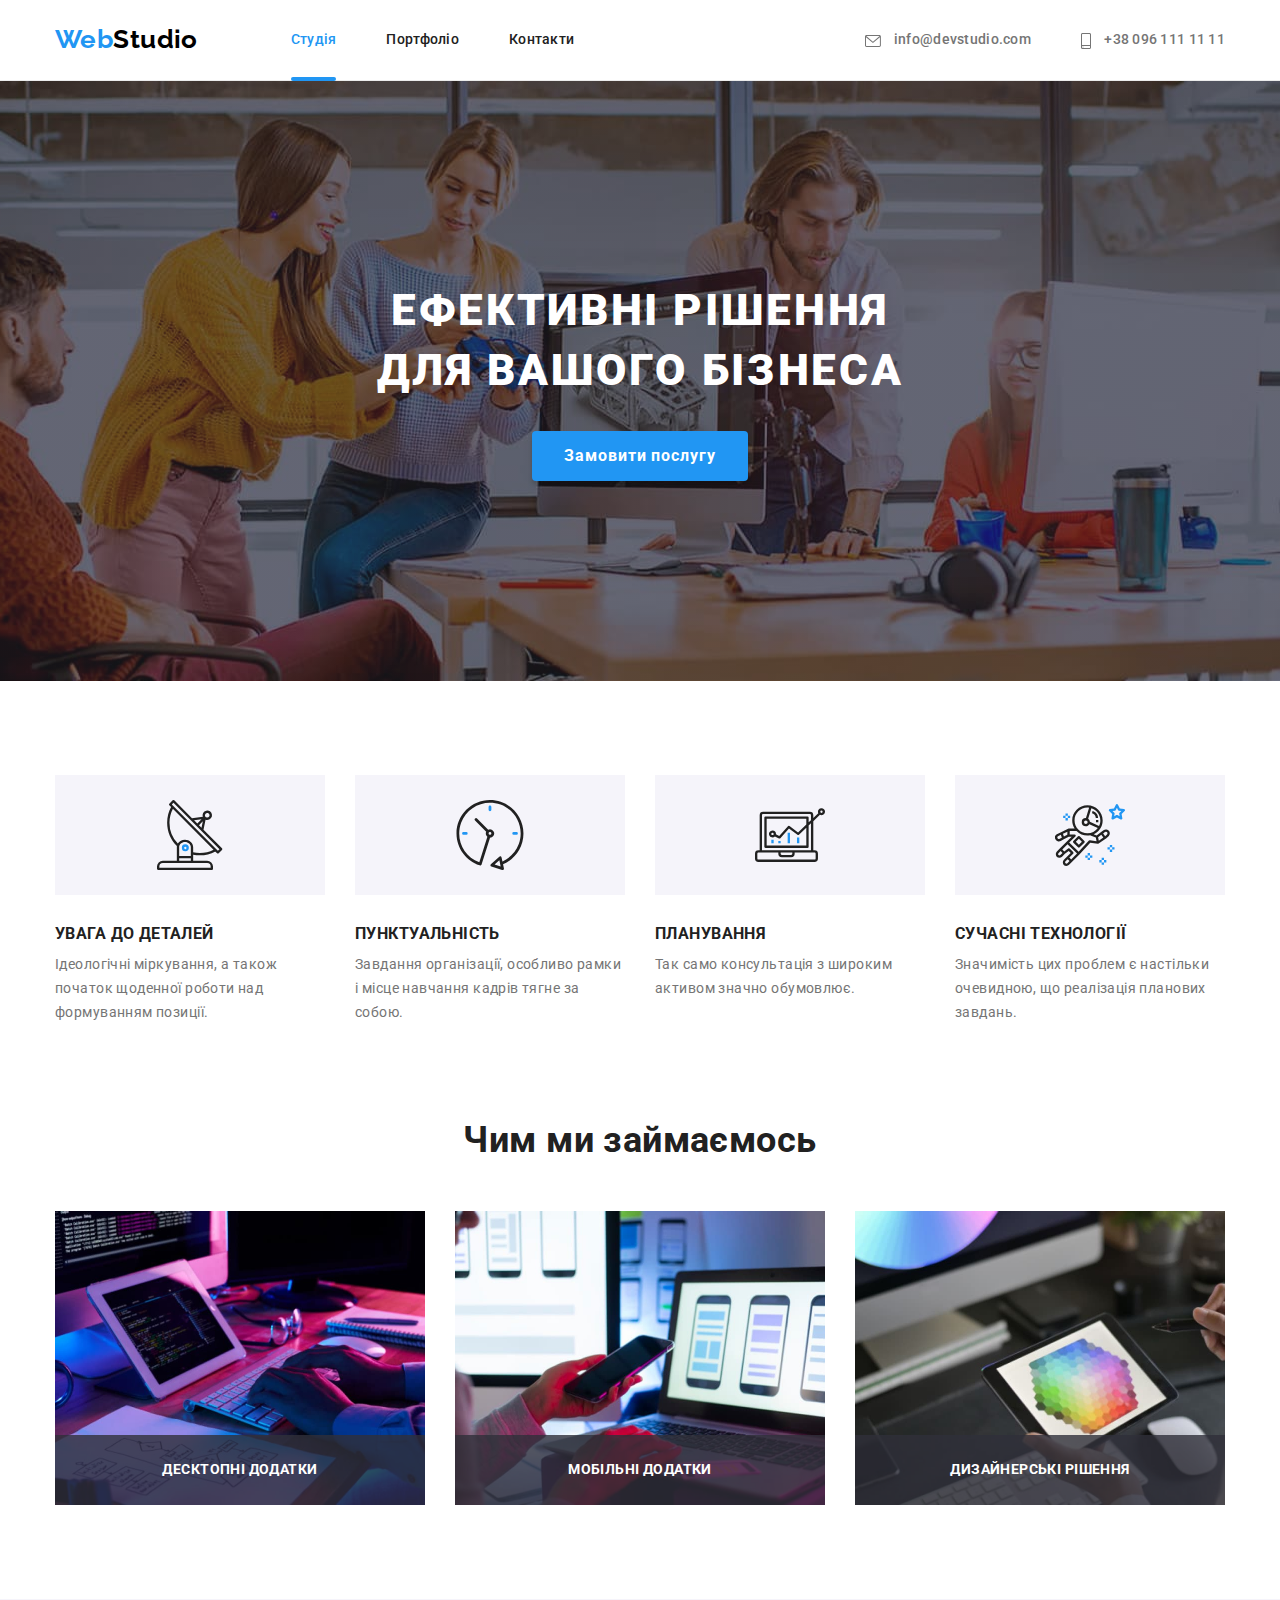
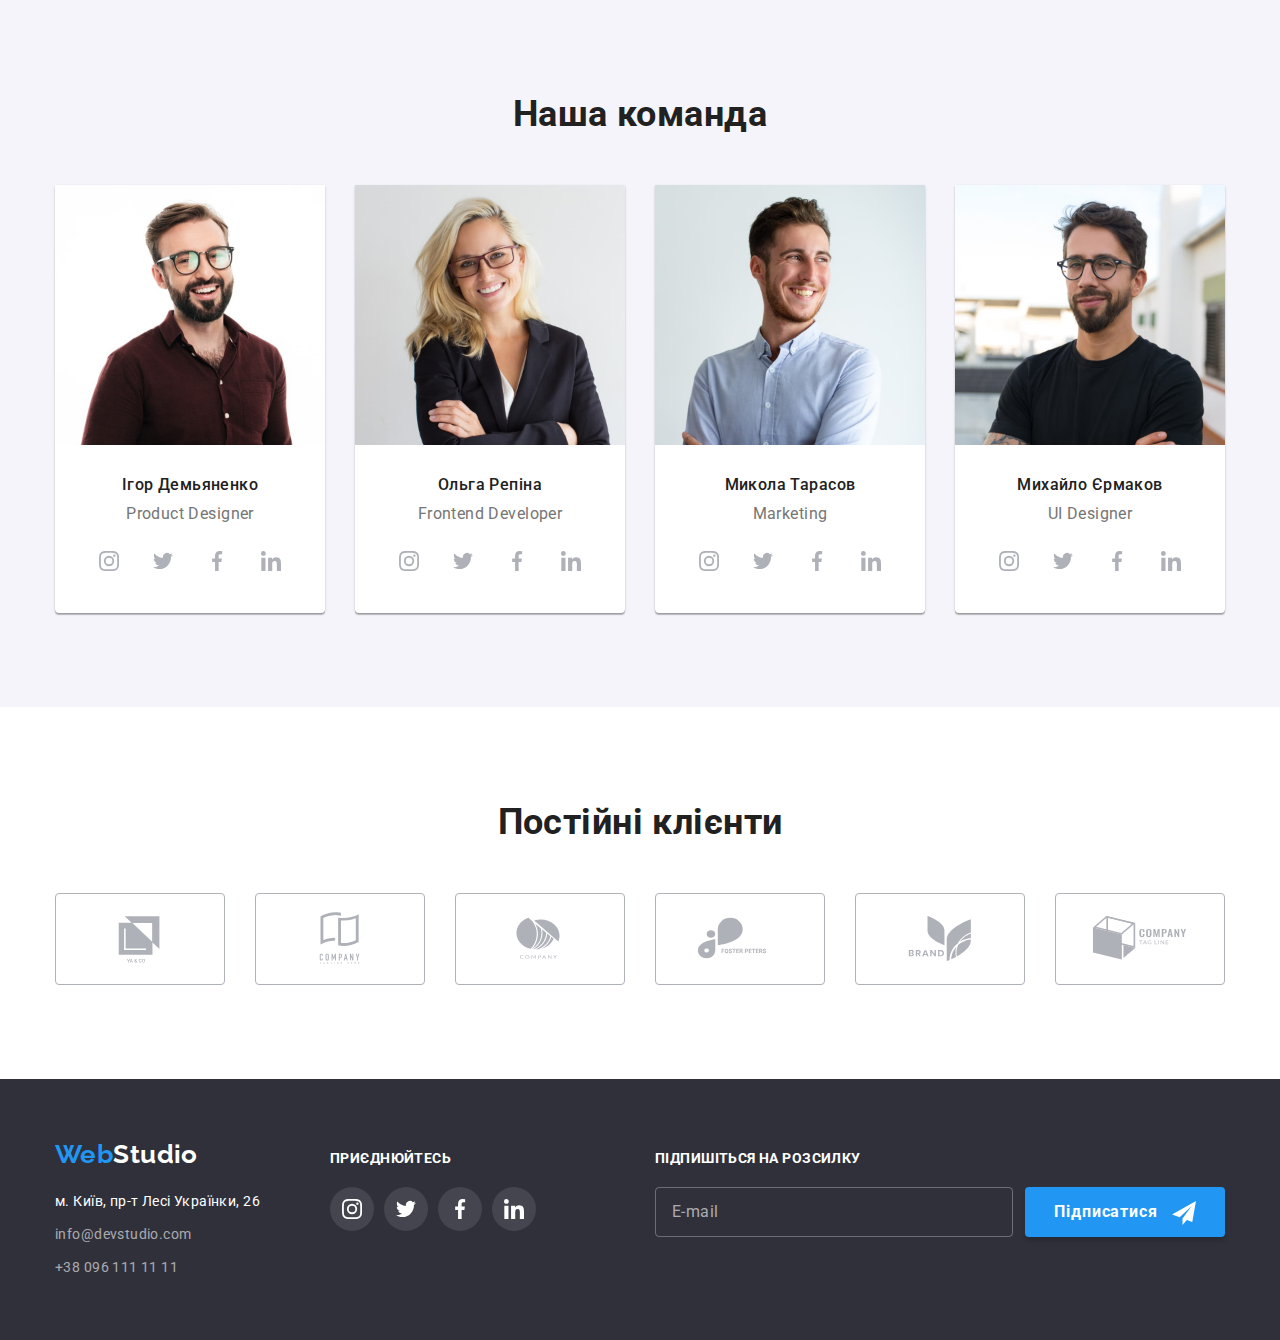
==== commit 7afc3f15: "change icons in form+ no scroll" ====
--- a/index.html
+++ b/index.html
@@ -71,9 +71,11 @@
         <div class="menu-container" id="menu-container" data-menu>
           <ul class="list menu-nav">
             <li class="menu-nav__item">
-              <a class="link menu-nav__link menu-nav__link--current" href="">Студія</a>
-            </li>
-            <li class="menu-nav__item"><a class="link menu-nav__link" href="">Портфоліо</a></li>
+              <a class="link menu-nav__link menu-nav__link--current" href="./index.html">Студія</a>
+            </li>
+            <li class="menu-nav__item">
+              <a class="link menu-nav__link" href="./portfolio.html">Портфоліо</a>
+            </li>
             <li class="menu-nav__item"><a class="link menu-nav__link" href="">Контакти</a></li>
           </ul>
           <ul class="list menu-contacts">
@@ -226,17 +228,17 @@
               <picture>
                 <source
                   media="(min-width: 1200px)"
-                  srcset="images\team\ihor_lg.jpg 1x, images\team\ihor_lg@2x.jpg 2x"
+                  srcset="images/team/ihor_lg.jpg 1x, images/team/ihor_lg@2x.jpg 2x"
                   type="image/jpg"
                 />
                 <source
                   media="(min-width: 768px)"
-                  srcset="images\team\ihor_md.jpg 1x, images\team\ihor_md@2x.jpg 2x"
+                  srcset="images/team/ihor_md.jpg 1x, images/team/ihor_md@2x.jpg 2x"
                   type="image/jpg"
                 />
                 <source
                   media="(max-width: 767px)"
-                  srcset="images\team\ihor_sm.jpg 1x, images\team\ihor_sm@2x.jpg 2x"
+                  srcset="images/team/ihor_sm.jpg 1x, images/team/ihor_sm@2x.jpg 2x"
                   type="image/jpg"
                 />
                 <img
@@ -303,17 +305,17 @@
               <picture>
                 <source
                   media="(min-width: 1200px)"
-                  srcset="images\team\olha_lg.jpg 1x, images\team\olha_lg@2x.jpg 2x"
+                  srcset="images/team/olha_lg.jpg 1x, images/team/olha_lg@2x.jpg 2x"
                   type="image/jpg"
                 />
                 <source
                   media="(min-width: 768px)"
-                  srcset="images\team\olha_md.jpg 1x, images\team\olha_md@2x.jpg 2x"
+                  srcset="images/team/olha_md.jpg 1x, images/team/olha_md@2x.jpg 2x"
                   type="image/jpg"
                 />
                 <source
                   media="(max-width: 767px)"
-                  srcset="images\team\olha_sm.jpg 1x, images\team\olha_sm@2x.jpg 2x"
+                  srcset="images/team/olha_sm.jpg 1x, images/team/olha_sm@2x.jpg 2x"
                   type="image/jpg"
                 />
                 <img
@@ -380,17 +382,17 @@
               <picture>
                 <source
                   media="(min-width: 1200px)"
-                  srcset="images\team\nik_lg.jpg 1x, images\team\nik_lg@2x.jpg 2x"
+                  srcset="images/team/nik_lg.jpg 1x, images/team/nik_lg@2x.jpg 2x"
                   type="image/jpg"
                 />
                 <source
                   media="(min-width: 768px)"
-                  srcset="images\team\nik_md.jpg 1x, images\team\nik_md@2x.jpg 2x"
+                  srcset="images/team/nik_md.jpg 1x, images/team/nik_md@2x.jpg 2x"
                   type="image/jpg"
                 />
                 <source
                   media="(max-width: 767px)"
-                  srcset="images\team\nik_sm.jpg 1x, images\team\nik_sm@2x.jpg 2x"
+                  srcset="images/team/nik_sm.jpg 1x, images/team/nik_sm@2x.jpg 2x"
                   type="image/jpg"
                 />
                 <img
@@ -457,17 +459,17 @@
               <picture>
                 <source
                   media="(min-width: 1200px)"
-                  srcset="images\team\mike_lg.jpg 1x, images\team\mike_lg@2x.jpg 2x"
+                  srcset="images/team/mike_lg.jpg 1x, images/team/mike_lg@2x.jpg 2x"
                   type="image/jpg"
                 />
                 <source
                   media="(min-width: 768px)"
-                  srcset="images\team\mike_md.jpg 1x, images\team\mike_md@2x.jpg 2x"
+                  srcset="images/team/mike_md.jpg 1x, images/team/mike_md@2x.jpg 2x"
                   type="image/jpg"
                 />
                 <source
                   media="(max-width: 767px)"
-                  srcset="images\team\mike_sm.jpg 1x, images\team\mike_sm@2x.jpg 2x"
+                  srcset="images/team/mike_sm.jpg 1x, images/team/mike_sm@2x.jpg 2x"
                   type="image/jpg"
                 />
                 <img
--- a/css/main.min.css
+++ b/css/main.min.css
@@ -1,2 +1,2 @@
-:root{--primary-text-color: #757575;--title-text-color: #212121;--accent-color: #2196f3;--primary-white-color: #ffffff}.visually-hidden{position:absolute;white-space:nowrap;width:1px;height:1px;overflow:hidden;border:0;padding:0;clip:rect(0 0 0 0);clip-path:inset(50%);margin:-1px}body{background-color:var(--primary-white-color);color:var(--primary-text-color);font-size:14px;font-family:Roboto,sans-serif;letter-spacing:0.03em}.section-title{margin-top:0;margin-bottom:30px;color:var(--title-text-color);font-weight:700;font-size:28px;line-height:1.17;text-align:center}@media screen and (min-width: 1200px){.section-title{font-size:36px;margin-bottom:50px}}.section{padding-top:60px;padding-bottom:60px}@media screen and (min-width: 1200px){.section{padding-top:94px;padding-bottom:94px}}h1,h2,h3,h4,h5,h6,p{margin-top:0;margin-bottom:0}.list{padding:0;margin:0;list-style:none}.link{text-decoration:none;color:currentColor}img{display:block;max-width:100%;height:auto}.container{padding-left:15px;padding-right:15px;margin-left:auto;margin-right:auto}@media screen and (min-width: 480px){.container{width:480px}}@media screen and (min-width: 768px){.container{width:768px}}@media screen and (min-width: 1200px){.container{width:1200px}}.logo{color:#000000;font-family:Raleway,sans-serif;font-weight:700;font-size:26px;line-height:1.2}@media screen and (max-width: 767.98px){.logo{padding-top:15px;padding-bottom:15px}}.logo--accent{color:var(--accent-color)}@media screen and (min-width: 768px){.header__logo{margin-right:88px}}@media screen and (min-width: 1200px){.header__logo{margin-right:93px}}.footer__logo{display:block;text-align:center;margin-bottom:20px;color:var(--primary-white-color);line-height:1.19}@media screen and (min-width: 1200px){.footer__logo{text-align:left}}.site-nav{display:flex}@media screen and (max-width: 767.98px){.site-nav{display:none}}.site-nav__item:not(:last-child){margin-right:50px}.site-nav__link--current{position:relative}.site-nav__link--current::after{position:absolute;bottom:-1px;left:0;content:'';width:100%;height:4px;border-radius:2px;background-color:var(--accent-color)}.site-nav__link{display:block;padding-top:32px;padding-bottom:32px;color:var(--title-text-color);font-weight:500;line-height:1.14;letter-spacing:0.02em;transition:color 250ms cubic-bezier(0.4, 0, 0.2, 1)}.site-nav__link:hover,.site-nav__link:focus{color:var(--accent-color)}.site-nav__link--current{color:var(--accent-color)}.contact{display:flex;margin-left:auto}@media screen and (max-width: 767.98px){.contact{display:none}}@media screen and (min-width: 768px) and (max-width: 1199.98px){.contact{flex-direction:column;align-items:flex-start}}@media screen and (min-width: 1200px){.contact__item+.contact__item{margin-left:50px}}.contact__link{color:var(--primary-text-color);font-weight:500;line-height:1.14;letter-spacing:0.02em;transition:color 250ms cubic-bezier(0.4, 0, 0.2, 1)}.contact__link:hover,.contact__link:focus{color:var(--accent-color)}.contact__link:hover:hover .contact__icon,.contact__link:hover:focus .contact__icon,.contact__link:focus:hover .contact__icon,.contact__link:focus:focus .contact__icon{fill:var(--accent-color)}.contact__icon{fill:#757575;margin-right:10px;vertical-align:middle;transition:fill 250ms cubic-bezier(0.4, 0, 0.2, 1)}.menu-button{position:relative;z-index:10;display:flex;justify-content:center;align-items:center;width:40px;height:40px;padding:0;border:none;background-color:transparent;cursor:pointer}.menu-button:hover .menu-button__icon,.menu-button:focus .menu-button__icon{fill:var(--accent-color)}@media screen and (min-width: 768px){.menu-button{display:none}}.menu-button__icon{fill:var(--title-text-color)}.menu-button .icon-close{display:none}.menu-button.is-open .icon-close{display:block}.menu-button.is-open .icon-menu{display:none}.menu-container{display:none;z-index:1;position:fixed;top:0;left:0;width:100%;height:100%;background-color:#ffffff;padding:48px 40px}.menu-container.is-open{display:flex;flex-direction:column}.menu-nav__item:not(:last-child){margin-bottom:32px}.menu-nav__link{font-weight:500;font-size:40px;line-height:1.18;letter-spacing:0.02em;color:var(--title-text-color)}.menu-nav__link--current{color:var(--accent-color)}.menu-contacts{margin-top:auto;margin-bottom:64px}.menu-contacts__item:not(:last-child){margin-bottom:32px}.menu-contacts__tel{font-weight:500;font-size:34px;line-height:1.18;letter-spacing:0.02em;color:var(--accent-color)}@media screen and (max-width: 479.98px){.menu-contacts__tel{font-size:24px}}.menu-contacts__mail{font-weight:500;font-size:24px;line-height:28px;letter-spacing:0.02em;color:var(--primary-text-color)}.menu-socials{display:flex}@media screen and (max-width: 479.98px){.menu-socials{flex-wrap:wrap;margin:-5px}}.menu-social__link{font-weight:500;font-size:18px;line-height:1.22;letter-spacing:0.02em;color:var(--accent-color)}.menu-socials__item:not(:last-child) .menu-social__link{border-right:1px solid rgba(33,33,33,0.2);padding-right:10px}.menu-socials__item{margin:5px}.button{padding:0;min-width:200px;height:50px;color:#ffffff;background-color:var(--accent-color);border:none;box-shadow:0px 4px 4px rgba(0,0,0,0.15);border-radius:4px;font-weight:700;font-size:16px;line-height:1.88;letter-spacing:0.06em;font-family:inherit;outline:transparent;cursor:pointer;transition:background-color 250ms cubic-bezier(0.4, 0, 0.2, 1)}.button:hover,.button:focus{background-color:#188ce8}.hero__btn{padding:10px 32px}.footer__btn{padding:10px 28px}.button__icon{fill:#ffffff;vertical-align:middle;margin-left:9px}.address{text-align:center;margin-bottom:60px}@media screen and (min-width: 1200px){.address{text-align:left}}.address__location{font-style:normal;color:#ffffff;line-height:1.71}.address__item:not(:last-child){margin-bottom:8px}@media screen and (min-width: 1200px){.address__item:not(:last-child){margin-bottom:9px}}.address__link{color:rgba(255,255,255,0.6);font-style:normal;line-height:1.71}.address__link:hover,.address__link:focus{color:var(--accent-color)}.social-media{width:206px;text-align:center;margin:0 auto;margin-bottom:60px}@media screen and (min-width: 768px){.social-media{margin-left:165px}}@media screen and (min-width: 1200px){.social-media{margin-left:70px;text-align:left}}.social__title{font-weight:700;line-height:1.14;text-transform:uppercase;color:#ffffff;display:block;margin-bottom:20px}.socials{display:flex}.socials__link{display:flex;background-color:rgba(255,255,255,0.1);height:44px;width:44px;border-radius:50%;justify-content:center;align-items:center;cursor:pointer;transition:background-color 250ms cubic-bezier(0.4, 0, 0.2, 1)}.socials__link:hover,.socials__link:focus{background-color:var(--accent-color)}.socials__item:not(:last-child){margin-right:10px}.socials__icon{fill:#ffffff}.form{text-align:center}@media screen and (min-width: 768px){.form{width:450px}}@media screen and (min-width: 1200px){.form{width:570px;margin-left:auto;text-align:left}}@media screen and (min-width: 1200px){.footer-form{display:flex}}.footer-form__input{width:100%;color:#ffffff;background-color:inherit;border:1px solid rgba(255,255,255,0.3);border-radius:4px;margin-bottom:20px;padding:15px 16px;outline:transparent}.footer-form__input::placeholder{font-size:16px;line-height:1.25;letter-spacing:0.03em;color:rgba(255,255,255,0.6)}@media screen and (min-width: 1200px){.footer-form__input{width:358px;margin-right:12px}}.filters{display:flex}@media screen and (max-width: 767.98px){.filters{flex-wrap:wrap;justify-content:flex-start;margin-bottom:40px}}@media screen and (min-width: 768px){.filters{justify-content:center;margin-bottom:50px}}@media screen and (max-width: 767.98px){.filters__item{margin-bottom:15px}}.filters__item:not(:last-child){margin-right:8px}.filters__button{border:none;border-radius:4px;padding:6px 22px;color:var(--title-text-color);background-color:#f5f4fa;font-weight:500;font-size:16px;line-height:1.62;text-align:center;font-family:inherit;transition:color 250ms cubic-bezier(0.4, 0, 0.2, 1),background-color 250ms cubic-bezier(0.4, 0, 0.2, 1),box-shadow 250ms cubic-bezier(0.4, 0, 0.2, 1)}.filters__button:hover,.filters__button:focus{color:#ffffff;background-color:#2196f3;box-shadow:0px 4px 4px rgba(0,0,0,0.25)}.filters__button--active{background-color:#2196f3;color:#ffffff}.backdrop{position:fixed;z-index:100;top:0;left:0;width:100%;height:100%;background-color:rgba(0,0,0,0.2);overflow-y:scroll;opacity:1;visibility:visible;pointer-events:initial;transition-property:opacity, visibility;transition-duration:250ms;transition-timing-function:cubic-bezier(0.4, 0, 0.2, 1);transition-delay:0s}.backdrop.is-hidden{opacity:0;visibility:hidden;pointer-events:none}.modal{position:absolute;top:50%;left:50%;transform:translate(-50%, -50%);width:100%;max-width:450px;padding:40px;background-color:#ffffff;border-radius:4px;box-shadow:0px 1px 3px rgba(0,0,0,0.12),0px 1px 1px rgba(0,0,0,0.14),0px 2px 1px rgba(0,0,0,0.2)}@media screen and (max-width: 479.98px){.modal{width:90%}}@media screen and (min-width: 1200px){.modal{max-width:528px}}.modal__close-btn{position:absolute;display:flex;justify-content:center;align-items:center;position:absolute;top:8px;right:8px;width:30px;height:30px;border:1px solid rgba(0,0,0,0.1);border-radius:50%;background-color:#fff}.modal__close-btn:hover .modal__close-icon,.modal__close-btn:focus .modal__close-icon{fill:var(--accent-color)}.modal__close-icon{fill:#000000;transition:fill 250ms cubic-bezier(0.4, 0, 0.2, 1)}.modal__title{display:block;text-align:center;margin-bottom:12px;font-weight:700;font-size:20px;line-height:1.15;text-align:center;color:var(--title-text-color)}.modal-form__label{position:relative;display:flex;flex-direction:column;margin-bottom:10px;transition:fill 250ms cubic-bezier(0.4, 0, 0.2, 1)}.modal-form__label:last-of-type{margin-bottom:20px}.modal-form__label:hover .modal-form__input,.modal-form__label:hover .modal-form__coment{border-color:var(--accent-color)}.modal-form__label:focus-within .modal-form__input,.modal-form__label:focus-within .modal-form__coment{border-color:var(--accent-color)}.modal-form__label:focus-within>.modal-form__icon{fill:var(--accent-color)}.modal-form__text{font-size:12px;line-height:1.17;letter-spacing:0.01em}.modal-form__input{width:100%;padding:11px;padding-left:42px;margin-top:4px;border:1px solid rgba(33,33,33,0.2);border-radius:4px;outline:transparent;transition:border-color 250ms cubic-bezier(0.4, 0, 0.2, 1)}.modal-form__icon{position:absolute;left:12px;top:50%;fill:var(--title-text-color)}.modal-form__coment{display:block;width:100%;height:120px;border:1px solid rgba(33,33,33,0.2);border-radius:4px;resize:none;margin-top:4px;padding:12px 16px;outline:transparent;transition:border-color 250ms cubic-bezier(0.4, 0, 0.2, 1)}.modal-form__coment::placeholder{font-size:12px;line-height:1.17;letter-spacing:0.01em;color:rgba(117,117,117,0.5)}.modal-form__agreement{display:flex;align-items:center;justify-content:center;margin-bottom:30px}.modal-form__agreement-checkbox{display:flex;align-items:center;justify-content:center;width:16px;height:15px;outline:2px solid var(--title-text-color);outline-offset:-2px;border-radius:2px;fill:transparent;transition:background-color 250ms cubic-bezier(0.4, 0, 0.2, 1),outline-color 250ms cubic-bezier(0.4, 0, 0.2, 1),fill 250ms cubic-bezier(0.4, 0, 0.2, 1)}.modal-form__checkbox:checked+.modal-form__agreement-checkbox{fill:#ffffff;background-color:var(--accent-color);outline-color:var(--accent-color)}.modal-form__checkbox:focus+.modal-form__agreement-checkbox{outline-color:var(--accent-color)}.modal-form__agreement-text{margin-left:7px;line-height:1.71;text-align:center}@media screen and (max-width: 1199.98px){.modal-form__agreement-text{font-size:12px;line-height:1.5}}.modal-form__agreement-link{color:var(--accent-color);text-decoration-line:underline}.modal-form__btn{display:block;margin:0 auto}.header{position:relative;border-bottom:1px solid #ececec}.header__container{display:flex;align-items:center}@media screen and (max-width: 767.98px){.header__container{justify-content:space-between}}.hero-title{max-width:350px;margin-top:0;margin-right:auto;margin-bottom:30px;margin-left:auto;color:#ffffff;font-weight:900;font-size:26px;line-height:1.62;letter-spacing:0.06em;text-transform:uppercase}@media screen and (min-width: 1200px){.hero-title{max-width:596px;font-size:44px;line-height:1.36}}.hero{padding-top:118px;padding-bottom:118px;max-height:400px;text-align:center;width:100%;max-width:1600px;margin-left:auto;margin-right:auto;background-color:#c4c4c4;background-image:linear-gradient(to right, rgba(47,48,58,0.4), rgba(47,48,58,0.4)),url("../images/hero/hero_sm.jpg");background-repeat:no-repeat;background-position:center;background-size:cover}@media (min-device-pixel-ratio: 2), (-webkit-min-device-pixel-ratio: 2), (min-resolution: 192dpi), (min-resolution: 2dppx){.hero{background-image:linear-gradient(to right, rgba(47,48,58,0.4), rgba(47,48,58,0.4)),url("../images/hero/hero_sm@2x.jpg")}}@media screen and (min-width: 768px){.hero{background-image:linear-gradient(to right, rgba(47,48,58,0.4), rgba(47,48,58,0.4)),url("../images/hero/hero_md.jpg")}}@media (min-device-pixel-ratio: 2), (-webkit-min-device-pixel-ratio: 2), (min-resolution: 192dpi), (min-resolution: 2dppx){.hero{background-image:linear-gradient(to right, rgba(47,48,58,0.4), rgba(47,48,58,0.4)),url("../images/hero/hero_md@2x.jpg")}}@media screen and (min-width: 1200px){.hero{padding-top:200px;padding-bottom:200px;max-height:600px;background-image:linear-gradient(to right, rgba(47,48,58,0.4), rgba(47,48,58,0.4)),url("../images/hero/hero_lg.jpg")}}@media (min-device-pixel-ratio: 2), (-webkit-min-device-pixel-ratio: 2), (min-resolution: 192dpi), (min-resolution: 2dppx){.hero{background-image:linear-gradient(to right, rgba(47,48,58,0.4), rgba(47,48,58,0.4)),url("../images/hero/hero_lg@2x.jpg")}}@media screen and (min-width: 768px){.specifics-list{display:flex;flex-wrap:wrap;margin:-15px}}@media screen and (max-width: 767.98px){.specifics-list__item{margin-bottom:30px}}@media screen and (min-width: 768px){.specifics-list__item{flex-basis:calc((100% - 60px) / 2);margin:15px}}@media screen and (min-width: 1200px){.specifics-list__item{flex-basis:calc((100% - 120px) / 4)}}.specifics-list__title{margin-top:0;margin-bottom:10px;color:var(--title-text-color);line-height:1.14;text-transform:uppercase}@media screen and (max-width: 767.98px){.specifics-list__title{text-align:center}}.specifics-list__text{line-height:1.71}.specifics-list__icon{text-align:center;background-color:#f5f4fa;margin-bottom:30px;height:120px}@media screen and (min-width: 768px){.specifics-list__icon{display:flex;justify-content:center;align-items:center}}@media screen and (max-width: 1199.98px){.work{display:none}}.work{padding-top:0;padding-bottom:94px}.work-list{display:flex}.work-list__item{position:relative}.work-list__item:not(:last-child){margin-right:30px}.work-list__text{position:absolute;left:0;bottom:0;width:100%;min-height:70px;display:flex;justify-content:center;align-items:center;font-weight:700;font-size:14px;line-height:1.14;text-transform:uppercase;color:#ffffff;background-color:rgba(47,48,58,0.8)}.team{background-color:#f5f4fa}@media screen and (min-width: 768px){.team-list{display:flex;flex-wrap:wrap;margin:-15px}}.team-list__item{background:#ffffff;box-shadow:0px 1px 3px rgba(0,0,0,0.12),0px 1px 1px rgba(0,0,0,0.14),0px 2px 1px rgba(0,0,0,0.2);border-radius:0px 0px 4px 4px}@media screen and (max-width: 767.98px){.team-list__item{margin-bottom:30px}}@media screen and (min-width: 768px){.team-list__item{flex-basis:calc((100% - 60px) / 2);margin:15px}}@media screen and (min-width: 1200px){.team-list__item{flex-basis:calc((100% - 120px) / 4)}}.team__name{margin-top:0;margin-bottom:10px;color:var(--title-text-color);font-weight:500;font-size:16px;line-height:1.19;text-align:center}.team__position{font-size:16px;line-height:1.19;text-align:center}.team__members{padding-top:30px;padding-right:15px;padding-bottom:30px;padding-left:15px}.team-socials{margin-top:16px;display:flex;justify-content:center}.team-socials__item:not(:last-child){margin-right:10px}.team-socials__link{display:flex;justify-content:center;align-items:center;width:44px;height:44px;border-radius:50%;color:#afb1b8;cursor:pointer;transition:background-color 250ms cubic-bezier(0.4, 0, 0.2, 1),color 250ms cubic-bezier(0.4, 0, 0.2, 1)}.team-socials__link:hover,.team-socials__link:focus{background-color:var(--accent-color);color:#ffffff}.team-socials__icon{fill:currentColor}.clients{display:flex;flex-wrap:wrap;margin:-15px;justify-content:center;align-items:center}.clients__item{margin:15px;flex-basis:calc((100% - 60px) / 2)}@media screen and (min-width: 768px){.clients__item{flex-basis:calc((100% - 90px) / 3)}}@media screen and (min-width: 1200px){.clients__item{flex-basis:calc((100% - 180px) / 6)}}.clients__link{display:flex;justify-content:center;align-items:center;border:1px solid #afb1b8;border-radius:4px;height:92px;cursor:pointer;transition:border-color 250ms cubic-bezier(0.4, 0, 0.2, 1)}.clients__link:hover,.clients__link:focus{border-color:var(--accent-color)}.clients__link:hover .clients__icon,.clients__link:focus .clients__icon{fill:#2196f3}@media screen and (min-width: 480px){.clients__link{width:210px}}@media screen and (min-width: 768px){.clients__link{width:226px}}@media screen and (min-width: 1200px){.clients__link{width:170px}}.clients__icon{fill:#afb1b8;transition:fill 250ms cubic-bezier(0.4, 0, 0.2, 1)}.footer{padding-top:60px;padding-bottom:60px;background-color:#2f303a}@media screen and (min-width: 768px){.footer__container{display:flex;flex-wrap:wrap;justify-content:center;align-items:center}}@media screen and (min-width: 1200px){.footer__container{align-items:baseline}}@media screen and (min-width: 768px) and (max-width: 1199.98px){.footer-left-site{margin-left:76px}}@media screen and (min-width: 768px){.product{display:flex;flex-wrap:wrap;margin:-15px}}@media screen and (max-width: 767.98px){.product__item{margin-bottom:30px}}@media screen and (min-width: 768px){.product__item{margin:15px;flex-basis:calc((100% - 60px) / 2)}}@media screen and (min-width: 1200px){.product__item{flex-basis:calc((100% - 90px) / 3)}}.product__link{display:block;transition:box-shadow 250ms cubic-bezier(0.4, 0, 0.2, 1)}.product__link:hover,.product__link:focus{box-shadow:0px 1px 1px rgba(0,0,0,0.12),0px 4px 4px rgba(0,0,0,0.06),1px 4px 6px rgba(0,0,0,0.16)}.product__link:hover .product__content,.product__link:focus .product__content{transform:translateY(0)}.product__title{margin-bottom:4px;color:var(--title-text-color);font-size:18px;line-height:2;letter-spacing:0.06em}.product__text{color:var(--primary-text-color);font-size:16px;line-height:30px}.product__meta{padding:20px 24px;background:#ffffff;border:1px solid #eeeeee}.product__overlay{position:relative;overflow:hidden}.product__content{position:absolute;top:0;left:0;transform:translateY(100%);padding:63px 24px;width:100%;height:100%;font-size:18px;line-height:1.55;color:#ffffff;background-color:rgba(33,150,243,0.9);transition:transform 250ms cubic-bezier(0.4, 0, 0.2, 1),opasity 250ms cubic-bezier(0.4, 0, 0.2, 1)}
+:root{--primary-text-color: #757575;--title-text-color: #212121;--accent-color: #2196f3;--primary-white-color: #ffffff}.visually-hidden{position:absolute;white-space:nowrap;width:1px;height:1px;overflow:hidden;border:0;padding:0;clip:rect(0 0 0 0);clip-path:inset(50%);margin:-1px}body{background-color:var(--primary-white-color);color:var(--primary-text-color);font-size:14px;font-family:Roboto,sans-serif;letter-spacing:0.03em}body.no-scroll{overflow:hidden}.section-title{margin-top:0;margin-bottom:30px;color:var(--title-text-color);font-weight:700;font-size:28px;line-height:1.17;text-align:center}@media screen and (min-width: 1200px){.section-title{font-size:36px;margin-bottom:50px}}.section{padding-top:60px;padding-bottom:60px}@media screen and (min-width: 1200px){.section{padding-top:94px;padding-bottom:94px}}h1,h2,h3,h4,h5,h6,p{margin-top:0;margin-bottom:0}.list{padding:0;margin:0;list-style:none}.link{text-decoration:none;color:currentColor}img{display:block;max-width:100%;height:auto}.container{padding-left:15px;padding-right:15px;margin-left:auto;margin-right:auto}@media screen and (min-width: 480px){.container{width:480px}}@media screen and (min-width: 768px){.container{width:768px}}@media screen and (min-width: 1200px){.container{width:1200px}}.logo{color:#000000;font-family:Raleway,sans-serif;font-weight:700;font-size:26px;line-height:1.2}@media screen and (max-width: 767.98px){.logo{padding-top:15px;padding-bottom:15px}}.logo--accent{color:var(--accent-color)}@media screen and (min-width: 768px){.header__logo{margin-right:88px}}@media screen and (min-width: 1200px){.header__logo{margin-right:93px}}.footer__logo{display:block;text-align:center;margin-bottom:20px;color:var(--primary-white-color);line-height:1.19}@media screen and (min-width: 1200px){.footer__logo{text-align:left}}.site-nav{display:flex}@media screen and (max-width: 767.98px){.site-nav{display:none}}.site-nav__item:not(:last-child){margin-right:50px}.site-nav__link--current{position:relative}.site-nav__link--current::after{position:absolute;bottom:-1px;left:0;content:'';width:100%;height:4px;border-radius:2px;background-color:var(--accent-color)}.site-nav__link{display:block;padding-top:32px;padding-bottom:32px;color:var(--title-text-color);font-weight:500;line-height:1.14;letter-spacing:0.02em;transition:color 250ms cubic-bezier(0.4, 0, 0.2, 1)}.site-nav__link:hover,.site-nav__link:focus{color:var(--accent-color)}.site-nav__link--current{color:var(--accent-color)}.contact{display:flex;margin-left:auto}@media screen and (max-width: 767.98px){.contact{display:none}}@media screen and (min-width: 768px) and (max-width: 1199.98px){.contact{flex-direction:column;align-items:flex-start}}@media screen and (min-width: 768px) and (max-width: 1199.98px){.contact__item:not(:last-child){margin-bottom:10px}}@media screen and (min-width: 1200px){.contact__item+.contact__item{margin-left:50px}}.contact__link{color:var(--primary-text-color);font-weight:500;line-height:1.14;letter-spacing:0.02em;transition:color 250ms cubic-bezier(0.4, 0, 0.2, 1)}.contact__link:hover,.contact__link:focus{color:var(--accent-color)}.contact__link:hover:hover .contact__icon,.contact__link:hover:focus .contact__icon,.contact__link:focus:hover .contact__icon,.contact__link:focus:focus .contact__icon{fill:var(--accent-color)}.contact__icon{fill:#757575;margin-right:10px;vertical-align:middle;transition:fill 250ms cubic-bezier(0.4, 0, 0.2, 1)}.menu-button{position:relative;z-index:10;display:flex;justify-content:center;align-items:center;width:40px;height:40px;padding:0;border:none;background-color:transparent;cursor:pointer}.menu-button:hover .menu-button__icon,.menu-button:focus .menu-button__icon{fill:var(--accent-color)}@media screen and (min-width: 768px){.menu-button{display:none}}.menu-button__icon{fill:var(--title-text-color)}.menu-button .icon-close{display:none}.menu-button.is-open .icon-close{display:block}.menu-button.is-open .icon-menu{display:none}.menu-container{display:none;z-index:1;position:fixed;top:0;left:0;width:100%;height:100%;background-color:#ffffff;padding:48px 40px}.menu-container.is-open{display:flex;flex-direction:column}.menu-nav__item:not(:last-child){margin-bottom:32px}.menu-nav__link{font-weight:500;font-size:40px;line-height:1.18;letter-spacing:0.02em;color:var(--title-text-color)}.menu-nav__link--current{color:var(--accent-color)}.menu-contacts{margin-top:auto;margin-bottom:64px}.menu-contacts__item:not(:last-child){margin-bottom:32px}.menu-contacts__tel{font-weight:500;font-size:34px;line-height:1.18;letter-spacing:0.02em;color:var(--accent-color)}@media screen and (max-width: 479.98px){.menu-contacts__tel{font-size:24px}}.menu-contacts__mail{font-weight:500;font-size:24px;line-height:28px;letter-spacing:0.02em;color:var(--primary-text-color)}.menu-socials{display:flex}@media screen and (max-width: 479.98px){.menu-socials{flex-wrap:wrap;margin:-5px}}.menu-social__link{font-weight:500;font-size:18px;line-height:1.22;letter-spacing:0.02em;color:var(--accent-color)}.menu-socials__item:not(:last-child) .menu-social__link{border-right:1px solid rgba(33,33,33,0.2);padding-right:10px}.menu-socials__item{margin:5px}.button{padding:0;min-width:200px;height:50px;color:#ffffff;background-color:var(--accent-color);border:none;box-shadow:0px 4px 4px rgba(0,0,0,0.15);border-radius:4px;font-weight:700;font-size:16px;line-height:1.88;letter-spacing:0.06em;font-family:inherit;outline:transparent;cursor:pointer;transition:background-color 250ms cubic-bezier(0.4, 0, 0.2, 1)}.button:hover,.button:focus{background-color:#188ce8}.hero__btn{padding:10px 32px}.footer__btn{padding:10px 28px}.button__icon{fill:#ffffff;vertical-align:middle;margin-left:9px}.address{text-align:center}@media screen and (min-width: 1200px){.address{text-align:left}}.address__location{font-style:normal;color:#ffffff;line-height:1.71}.address__item:not(:last-child){margin-bottom:8px}@media screen and (min-width: 1200px){.address__item:not(:last-child){margin-bottom:9px}}.address__link{color:rgba(255,255,255,0.6);font-style:normal;line-height:1.71}.address__link:hover,.address__link:focus{color:var(--accent-color)}.social-media{text-align:center}@media screen and (max-width: 1199.98px){.social-media{margin-bottom:60px}}@media screen and (min-width: 768px){.social-media{margin-left:165px}}@media screen and (min-width: 1200px){.social-media{margin-left:70px;text-align:left}}.social__title{font-weight:700;line-height:1.14;text-transform:uppercase;color:#ffffff;display:block;margin-bottom:20px}.socials{display:flex;justify-content:center}.socials__link{display:flex;background-color:rgba(255,255,255,0.1);height:44px;width:44px;border-radius:50%;justify-content:center;align-items:center;cursor:pointer;transition:background-color 250ms cubic-bezier(0.4, 0, 0.2, 1)}.socials__link:hover,.socials__link:focus{background-color:var(--accent-color)}.socials__item:not(:last-child){margin-right:10px}.socials__icon{fill:#ffffff}.form{text-align:center}@media screen and (min-width: 768px){.form{width:450px}}@media screen and (min-width: 1200px){.form{width:570px;margin-left:auto;text-align:left}}@media screen and (min-width: 1200px){.footer-form{display:flex}}.footer-form__input{width:100%;color:#ffffff;background-color:inherit;border:1px solid rgba(255,255,255,0.3);border-radius:4px;padding:15px 16px;outline:transparent}.footer-form__input::placeholder{font-size:16px;line-height:1.25;letter-spacing:0.03em;color:rgba(255,255,255,0.6)}@media screen and (min-width: 1200px){.footer-form__input{width:358px;margin-right:12px}}@media screen and (max-width: 1199.98px){.footer-form__input{margin-bottom:20px}}.filters{display:flex}@media screen and (max-width: 767.98px){.filters{flex-wrap:wrap;justify-content:flex-start;margin-bottom:40px}}@media screen and (min-width: 768px){.filters{justify-content:center;margin-bottom:50px}}@media screen and (max-width: 767.98px){.filters__item{margin-bottom:15px}}.filters__item:not(:last-child){margin-right:8px}.filters__button{border:none;border-radius:4px;padding:6px 22px;color:var(--title-text-color);background-color:#f5f4fa;font-weight:500;font-size:16px;line-height:1.62;text-align:center;font-family:inherit;cursor:pointer;transition:color 250ms cubic-bezier(0.4, 0, 0.2, 1),background-color 250ms cubic-bezier(0.4, 0, 0.2, 1),box-shadow 250ms cubic-bezier(0.4, 0, 0.2, 1)}.filters__button:hover,.filters__button:focus{color:#ffffff;background-color:#2196f3;box-shadow:0px 4px 4px rgba(0,0,0,0.25)}.filters__button--active{background-color:#2196f3;color:#ffffff}.backdrop{position:fixed;z-index:100;top:0;left:0;width:100%;height:100%;background-color:rgba(0,0,0,0.2);overflow-y:scroll;opacity:1;visibility:visible;pointer-events:initial;transition-property:opacity, visibility;transition-duration:250ms;transition-timing-function:cubic-bezier(0.4, 0, 0.2, 1);transition-delay:0s}.backdrop.is-hidden{opacity:0;visibility:hidden;pointer-events:none}.modal{position:absolute;top:50%;left:50%;transform:translate(-50%, -50%);width:100%;max-width:450px;padding:40px;background-color:#ffffff;border-radius:4px;box-shadow:0px 1px 3px rgba(0,0,0,0.12),0px 1px 1px rgba(0,0,0,0.14),0px 2px 1px rgba(0,0,0,0.2)}@media screen and (max-width: 479.98px){.modal{width:90%}}@media screen and (min-width: 1200px){.modal{max-width:528px}}.modal__close-btn{position:absolute;display:flex;justify-content:center;align-items:center;position:absolute;top:8px;right:8px;width:30px;height:30px;border:1px solid rgba(0,0,0,0.1);border-radius:50%;background-color:#fff}.modal__close-btn:hover .modal__close-icon,.modal__close-btn:focus .modal__close-icon{fill:var(--accent-color)}.modal__close-icon{fill:#000000;transition:fill 250ms cubic-bezier(0.4, 0, 0.2, 1)}.modal__title{display:block;text-align:center;margin-bottom:12px;font-weight:700;font-size:20px;line-height:1.15;text-align:center;color:var(--title-text-color)}.modal-form__label{position:relative;display:flex;flex-direction:column;margin-bottom:10px;transition:fill 250ms cubic-bezier(0.4, 0, 0.2, 1)}.modal-form__label:last-of-type{margin-bottom:20px}.modal-form__label:hover .modal-form__input,.modal-form__label:hover .modal-form__coment{border-color:var(--accent-color)}.modal-form__label:focus-within .modal-form__input,.modal-form__label:focus-within .modal-form__coment{border-color:var(--accent-color)}.modal-form__label:focus-within>.modal-form__icon{fill:var(--accent-color)}.modal-form__text{font-size:12px;line-height:1.17;letter-spacing:0.01em}.modal-form__input{width:100%;padding:11px;padding-left:42px;margin-top:4px;border:1px solid rgba(33,33,33,0.2);border-radius:4px;outline:transparent;transition:border-color 250ms cubic-bezier(0.4, 0, 0.2, 1)}.modal-form__icon{position:absolute;left:12px;top:50%;fill:var(--title-text-color)}.modal-form__coment{display:block;width:100%;height:120px;border:1px solid rgba(33,33,33,0.2);border-radius:4px;resize:none;margin-top:4px;padding:12px 16px;outline:transparent;transition:border-color 250ms cubic-bezier(0.4, 0, 0.2, 1)}.modal-form__coment::placeholder{font-size:12px;line-height:1.17;letter-spacing:0.01em;color:rgba(117,117,117,0.5)}.modal-form__agreement{display:flex;align-items:center;justify-content:center;margin-bottom:30px}.modal-form__agreement-checkbox{display:flex;align-items:center;justify-content:center;width:16px;height:15px;outline:2px solid var(--title-text-color);outline-offset:-2px;border-radius:2px;fill:transparent;transition:background-color 250ms cubic-bezier(0.4, 0, 0.2, 1),outline-color 250ms cubic-bezier(0.4, 0, 0.2, 1),fill 250ms cubic-bezier(0.4, 0, 0.2, 1)}.modal-form__checkbox:checked+.modal-form__agreement-checkbox{fill:#ffffff;background-color:var(--accent-color);outline-color:var(--accent-color)}.modal-form__checkbox:focus+.modal-form__agreement-checkbox{outline-color:var(--accent-color)}.modal-form__agreement-text{margin-left:7px;line-height:1.71;text-align:center}@media screen and (max-width: 1199.98px){.modal-form__agreement-text{font-size:12px;line-height:1.5}}.modal-form__agreement-link{color:var(--accent-color);text-decoration-line:underline}.modal-form__btn{display:block;margin:0 auto}.header{position:relative;border-bottom:1px solid #ececec}.header__container{display:flex;align-items:center}@media screen and (max-width: 767.98px){.header__container{justify-content:space-between}}.hero-title{max-width:350px;margin-top:0;margin-right:auto;margin-bottom:30px;margin-left:auto;color:#ffffff;font-weight:900;font-size:26px;line-height:1.62;letter-spacing:0.06em;text-transform:uppercase}@media screen and (min-width: 1200px){.hero-title{max-width:596px;font-size:44px;line-height:1.36}}.hero{padding-top:118px;padding-bottom:118px;max-height:400px;text-align:center;width:100%;max-width:1600px;margin-left:auto;margin-right:auto;background-color:#c4c4c4;background-image:linear-gradient(to right, rgba(47,48,58,0.4), rgba(47,48,58,0.4)),url("../images/hero/hero_sm.jpg");background-repeat:no-repeat;background-position:center;background-size:cover}@media (min-device-pixel-ratio: 2), (-webkit-min-device-pixel-ratio: 2), (min-resolution: 192dpi), (min-resolution: 2dppx){.hero{background-image:linear-gradient(to right, rgba(47,48,58,0.4), rgba(47,48,58,0.4)),url("../images/hero/hero_sm@2x.jpg")}}@media screen and (min-width: 768px){.hero{background-image:linear-gradient(to right, rgba(47,48,58,0.4), rgba(47,48,58,0.4)),url("../images/hero/hero_md.jpg")}}@media (min-device-pixel-ratio: 2), (-webkit-min-device-pixel-ratio: 2), (min-resolution: 192dpi), (min-resolution: 2dppx){.hero{background-image:linear-gradient(to right, rgba(47,48,58,0.4), rgba(47,48,58,0.4)),url("../images/hero/hero_md@2x.jpg")}}@media screen and (min-width: 1200px){.hero{padding-top:200px;padding-bottom:200px;max-height:600px;background-image:linear-gradient(to right, rgba(47,48,58,0.4), rgba(47,48,58,0.4)),url("../images/hero/hero_lg.jpg")}}@media (min-device-pixel-ratio: 2), (-webkit-min-device-pixel-ratio: 2), (min-resolution: 192dpi), (min-resolution: 2dppx){.hero{background-image:linear-gradient(to right, rgba(47,48,58,0.4), rgba(47,48,58,0.4)),url("../images/hero/hero_lg@2x.jpg")}}@media screen and (min-width: 768px){.specifics-list{display:flex;flex-wrap:wrap;margin:-15px}}@media screen and (max-width: 767.98px){.specifics-list__item{margin-bottom:30px}}@media screen and (min-width: 768px){.specifics-list__item{flex-basis:calc((100% - 60px) / 2);margin:15px}}@media screen and (min-width: 1200px){.specifics-list__item{flex-basis:calc((100% - 120px) / 4)}}.specifics-list__title{margin-top:0;margin-bottom:10px;color:var(--title-text-color);line-height:1.14;text-transform:uppercase}@media screen and (max-width: 767.98px){.specifics-list__title{text-align:center}}.specifics-list__text{line-height:1.71}.specifics-list__icon{text-align:center;background-color:#f5f4fa;margin-bottom:30px;height:120px}@media screen and (min-width: 768px){.specifics-list__icon{display:flex;justify-content:center;align-items:center}}@media screen and (max-width: 1199.98px){.work{display:none}}.work{padding-top:0;padding-bottom:94px}.work-list{display:flex}.work-list__item{position:relative}.work-list__item:not(:last-child){margin-right:30px}.work-list__text{position:absolute;left:0;bottom:0;width:100%;min-height:70px;display:flex;justify-content:center;align-items:center;font-weight:700;font-size:14px;line-height:1.14;text-transform:uppercase;color:#ffffff;background-color:rgba(47,48,58,0.8)}.team{background-color:#f5f4fa}@media screen and (min-width: 768px){.team-list{display:flex;flex-wrap:wrap;margin:-15px}}.team-list__item{background:#ffffff;box-shadow:0px 1px 3px rgba(0,0,0,0.12),0px 1px 1px rgba(0,0,0,0.14),0px 2px 1px rgba(0,0,0,0.2);border-radius:0px 0px 4px 4px}@media screen and (max-width: 767.98px){.team-list__item{margin-bottom:30px}}@media screen and (min-width: 768px){.team-list__item{flex-basis:calc((100% - 60px) / 2);margin:15px}}@media screen and (min-width: 1200px){.team-list__item{flex-basis:calc((100% - 120px) / 4)}}.team__name{margin-top:0;margin-bottom:10px;color:var(--title-text-color);font-weight:500;font-size:16px;line-height:1.19;text-align:center}.team__position{font-size:16px;line-height:1.19;text-align:center}.team__members{padding-top:30px;padding-right:15px;padding-bottom:30px;padding-left:15px}.team-socials{margin-top:16px;display:flex;justify-content:center}.team-socials__item:not(:last-child){margin-right:10px}.team-socials__link{display:flex;justify-content:center;align-items:center;width:44px;height:44px;border-radius:50%;color:#afb1b8;cursor:pointer;transition:background-color 250ms cubic-bezier(0.4, 0, 0.2, 1),color 250ms cubic-bezier(0.4, 0, 0.2, 1)}.team-socials__link:hover,.team-socials__link:focus{background-color:var(--accent-color);color:#ffffff}.team-socials__icon{fill:currentColor}.clients{display:flex;flex-wrap:wrap;margin:-15px;justify-content:center;align-items:center}.clients__item{margin:15px;flex-basis:calc((100% - 60px) / 2)}@media screen and (min-width: 768px){.clients__item{flex-basis:calc((100% - 90px) / 3)}}@media screen and (min-width: 1200px){.clients__item{flex-basis:calc((100% - 180px) / 6)}}.clients__link{display:flex;justify-content:center;align-items:center;border:1px solid #afb1b8;border-radius:4px;height:92px;cursor:pointer;transition:border-color 250ms cubic-bezier(0.4, 0, 0.2, 1)}.clients__link:hover,.clients__link:focus{border-color:var(--accent-color)}.clients__link:hover .clients__icon,.clients__link:focus .clients__icon{fill:#2196f3}@media screen and (min-width: 480px){.clients__link{width:210px}}@media screen and (min-width: 768px){.clients__link{width:226px}}@media screen and (min-width: 1200px){.clients__link{width:170px}}.clients__icon{fill:#afb1b8;transition:fill 250ms cubic-bezier(0.4, 0, 0.2, 1)}.footer{padding-top:60px;padding-bottom:60px;background-color:#2f303a}@media screen and (min-width: 768px){.footer__container{display:flex;flex-wrap:wrap;justify-content:center;align-items:baseline}}@media screen and (max-width: 1199.98px){.footer-left-site{margin-bottom:60px}}@media screen and (min-width: 768px){.product{display:flex;flex-wrap:wrap;margin:-15px}}@media screen and (max-width: 767.98px){.product__item{margin-bottom:30px}}@media screen and (min-width: 768px){.product__item{margin:15px;flex-basis:calc((100% - 60px) / 2)}}@media screen and (min-width: 1200px){.product__item{flex-basis:calc((100% - 90px) / 3)}}.product__link{display:block;transition:box-shadow 250ms cubic-bezier(0.4, 0, 0.2, 1)}@media screen and (min-width: 768px){.product__link{display:flex;flex-direction:column;height:100%}}.product__link:hover,.product__link:focus{box-shadow:0px 1px 1px rgba(0,0,0,0.12),0px 4px 4px rgba(0,0,0,0.06),1px 4px 6px rgba(0,0,0,0.16)}.product__link:hover .product__content,.product__link:focus .product__content{transform:translateY(0)}.product__title{margin-bottom:4px;color:var(--title-text-color);font-size:18px;line-height:2;letter-spacing:0.06em}.product__text{color:var(--primary-text-color);font-size:16px;line-height:30px}.product__meta{flex-grow:1;padding:20px 24px;background:#ffffff;border:1px solid #eeeeee}.product__overlay{position:relative;overflow:hidden}.product__content{position:absolute;top:0;left:0;transform:translateY(100%);padding:77px 24px;width:100%;height:100%;font-size:18px;line-height:1.55;color:#ffffff;background-color:rgba(33,150,243,0.9);transition:transform 250ms cubic-bezier(0.4, 0, 0.2, 1),opasity 250ms cubic-bezier(0.4, 0, 0.2, 1)}@media screen and (min-width: 768px){.product__content{padding:49px 24px 77px}}@media screen and (min-width: 1200px){.product__content{padding:63px 24px}}
 /*# sourceMappingURL=main.min.css.map */